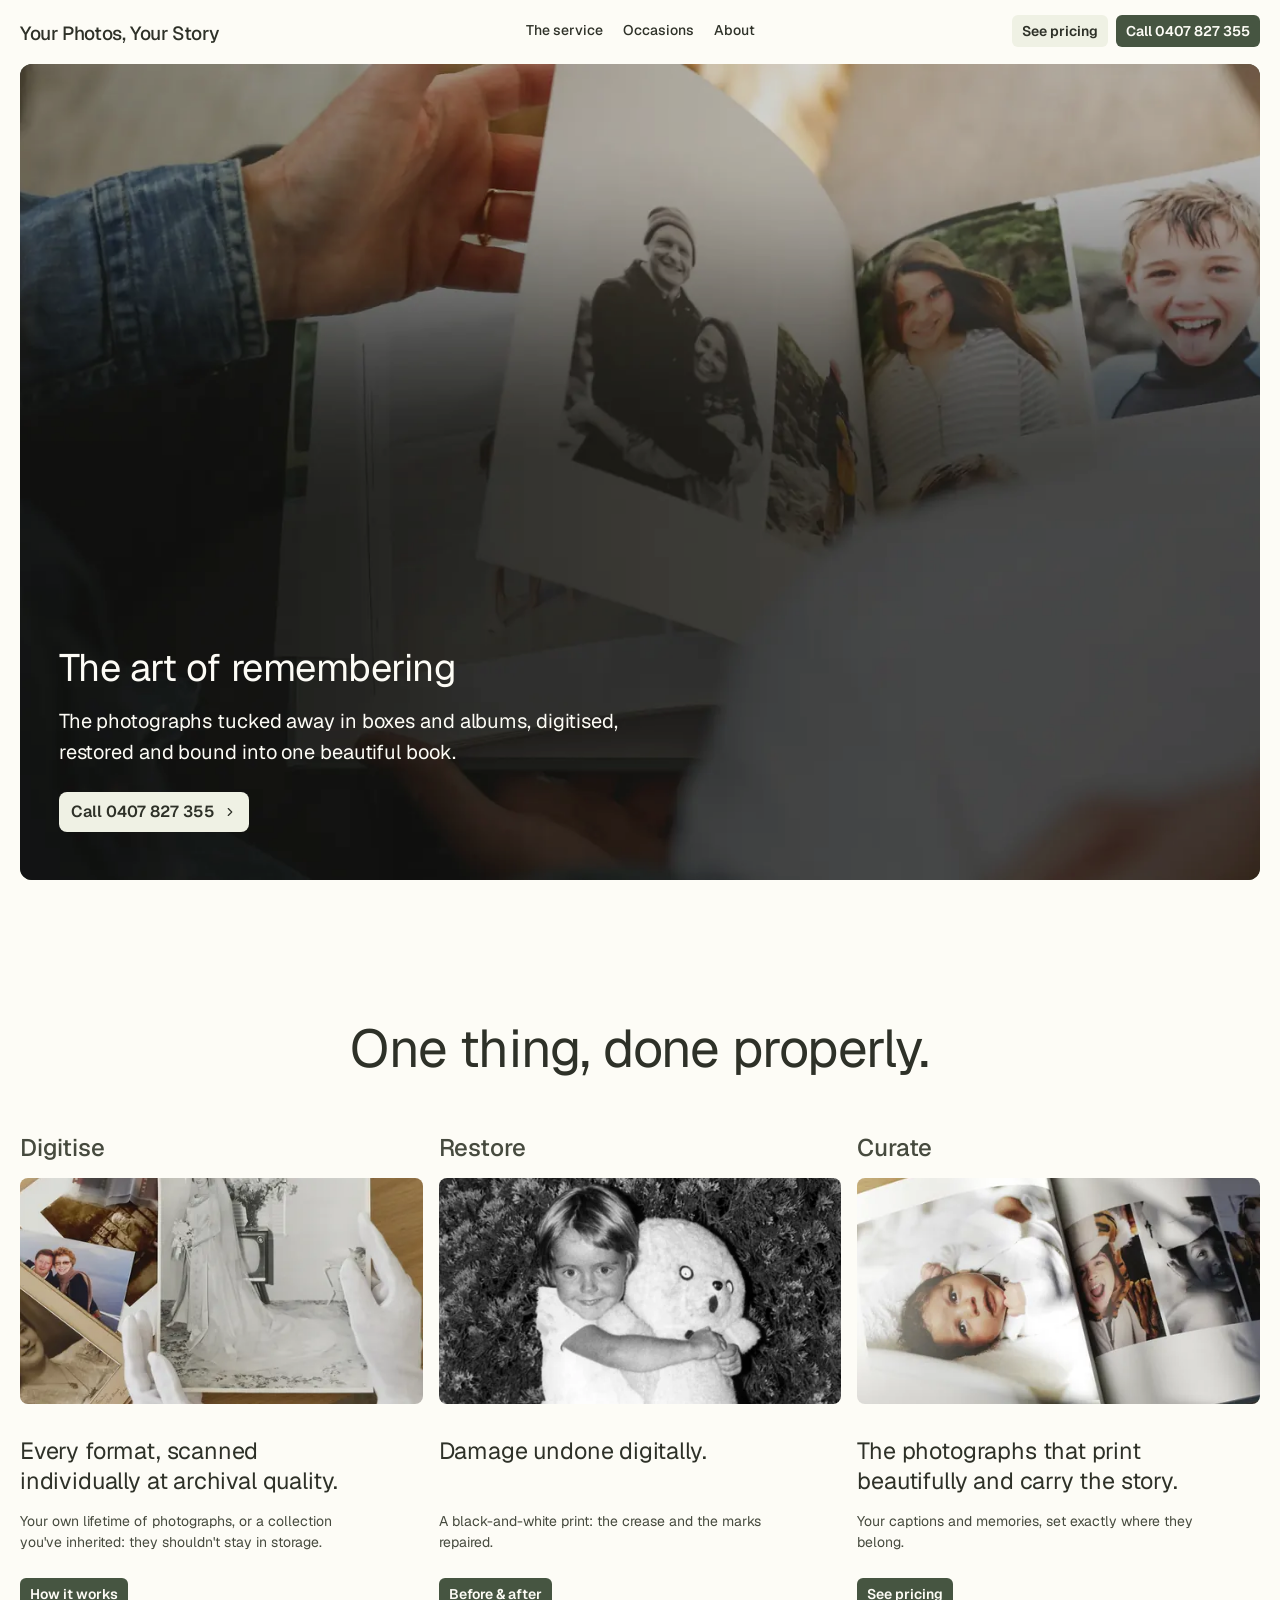
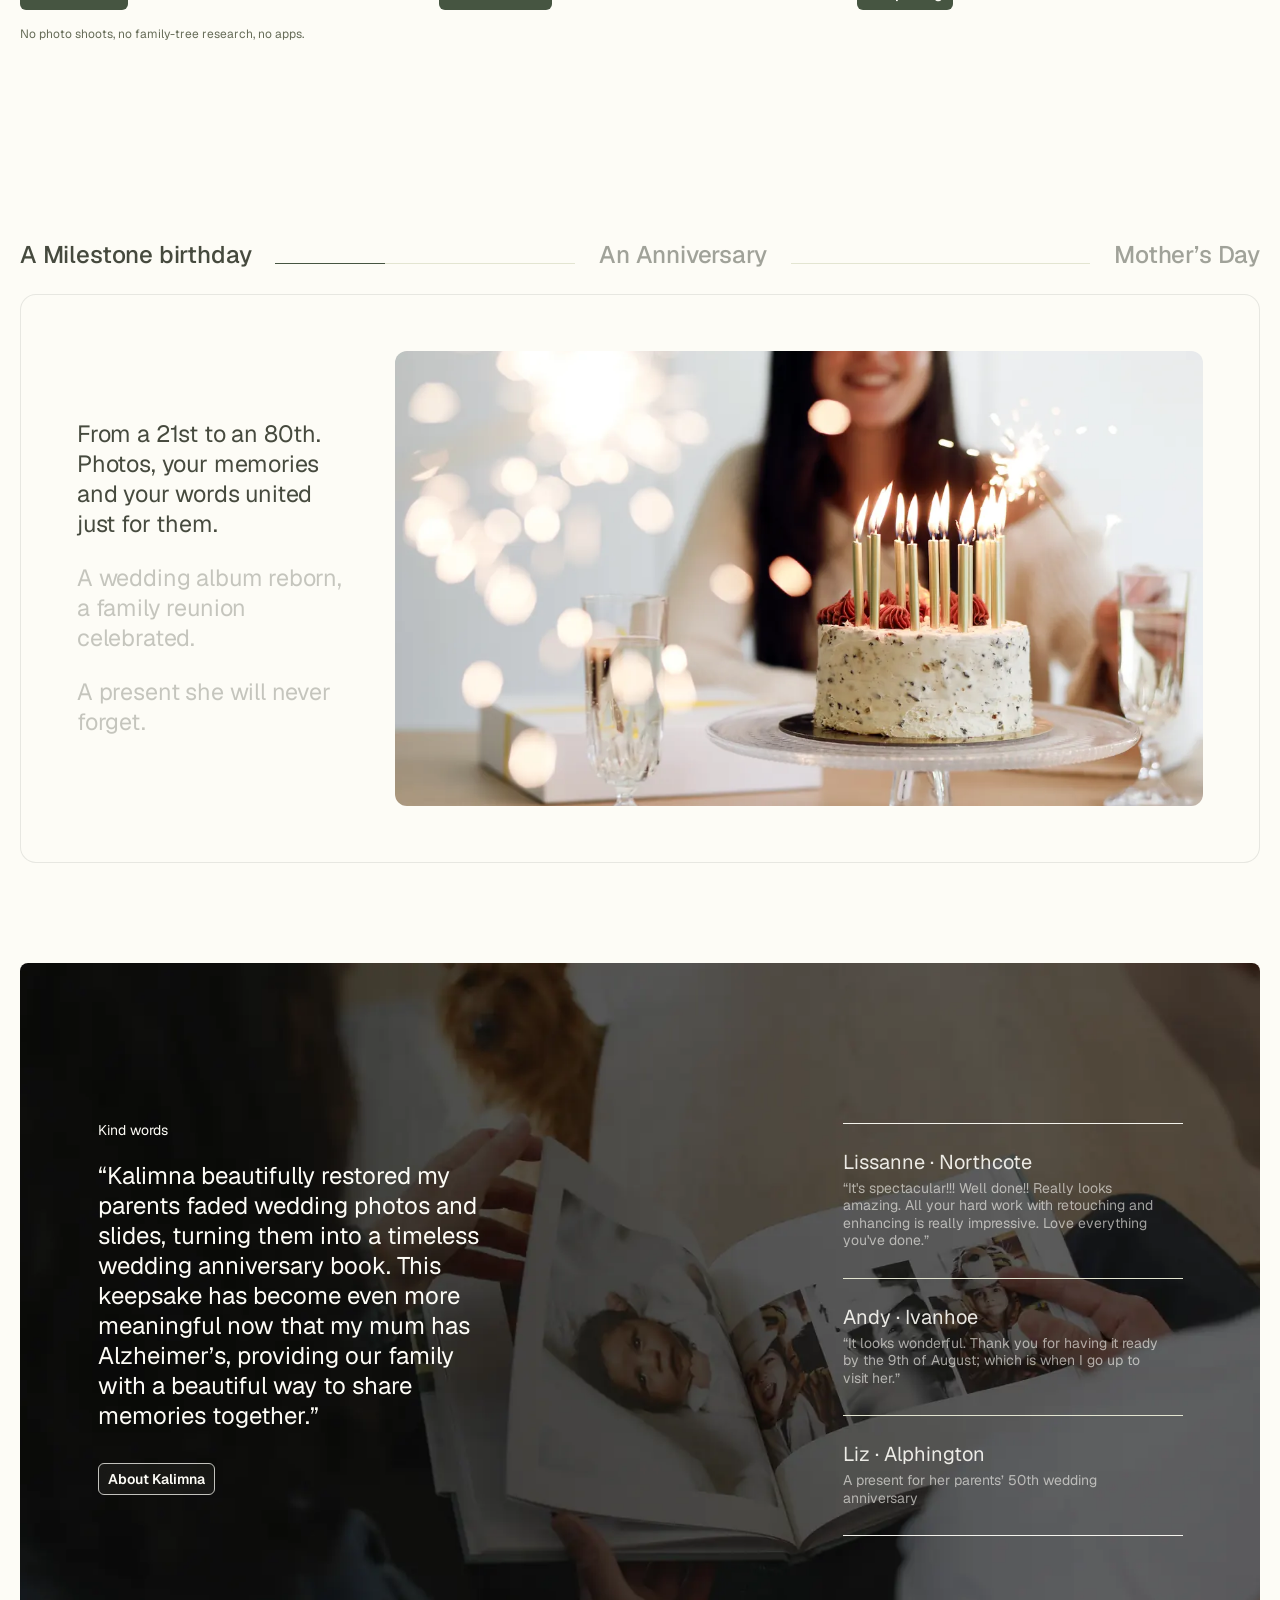
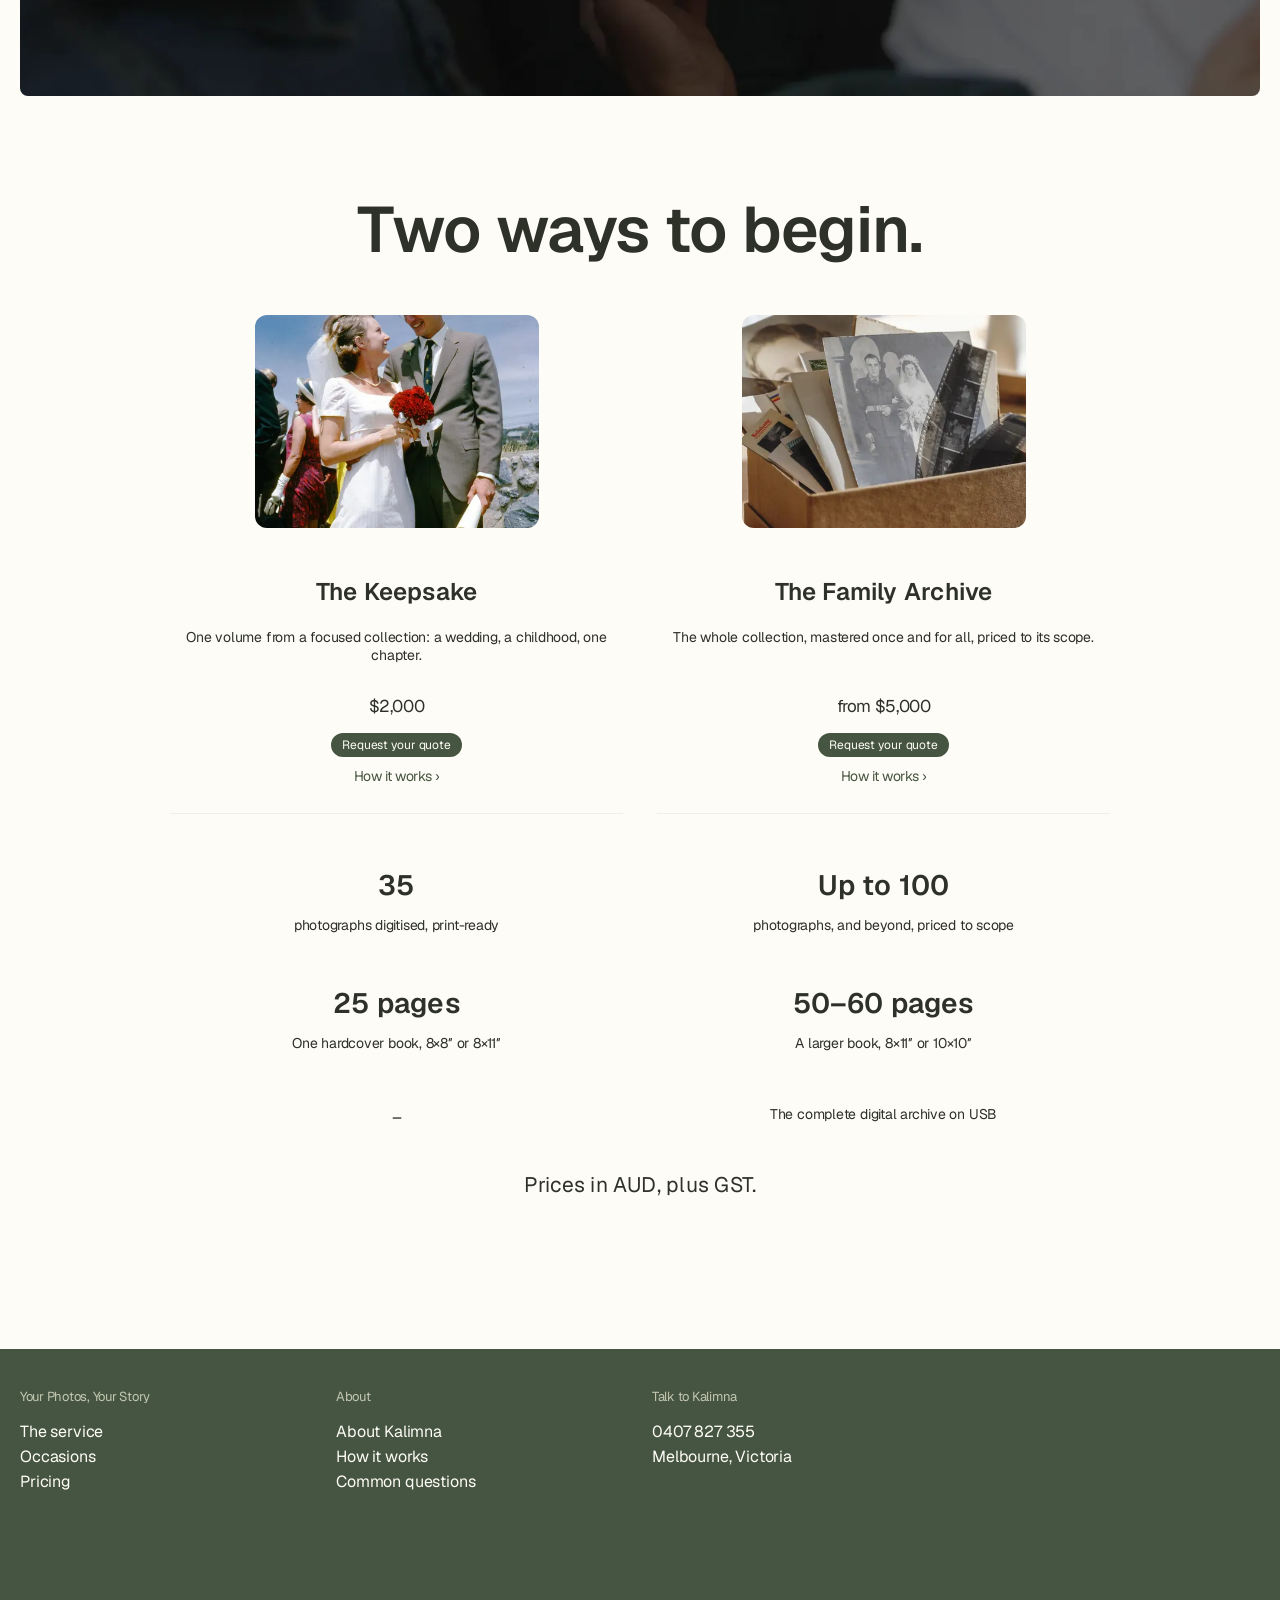
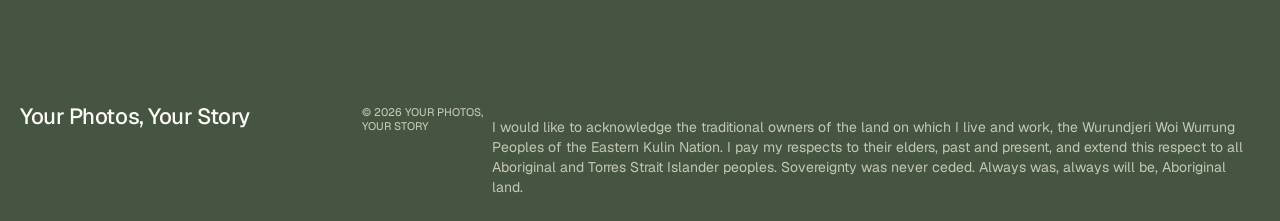
==== version-b/index.html @ 111f5cf1 "Preview: site with Kalimna's photos and testimonials, plus version B Co-Authored-By: Claude Opus 5.5" ====
<!DOCTYPE html>
<html class="bg-white" lang="en-AU" style="scroll-behavior: smooth"><head><meta name="robots" content="noindex, nofollow"><meta charset="utf-8"/><meta content="width=device-width, initial-scale=1" name="viewport"/><title>Your Photos, Your Story | Bespoke photo books, Melbourne</title><meta content="The photographs tucked away in boxes and albums, digitised, restored and bound into one beautiful book." name="description"/><link as="image" fetchpriority="high" imagesizes="(min-width: 1600px) 1560px, calc(100vw - 40px)" imagesrcset="assets/img/ouverture-480.webp 480w, assets/img/ouverture-800.webp 800w, assets/img/ouverture-1200.webp 1200w, assets/img/ouverture-1600.webp 1600w, assets/img/ouverture-2000.webp 2000w" rel="preload" type="image/webp"/><link href="assets/runway/1acivw-dmxrua.css" rel="stylesheet"/><link href="assets/runway/0yx1wli7ceoo0.css" rel="stylesheet"/><link href="assets/runway/3esltyy580kll.css" rel="stylesheet"/><link href="assets/kr-fonts.css" rel="stylesheet"/><link href="assets/kr-runway.css" rel="stylesheet"/><script defer="" src="assets/kr-runway.js"></script></head><body class="abcnormal_d55cd778-module__KOiC8a__variable timesnow_bd5a815e-module__7PsZNG__variable font-sans flex min-h-screen flex-col" id="layout"><header class="fixed z-40 w-full bg-opacity-95 py-4 transition-all duration-200 lg:py-0 top-0 text-offBlack"><div aria-hidden="true" class="absolute inset-0 -z-10 bg-white/95 backdrop-blur-md transition-opacity duration-200 opacity-0"></div><div class="rw-container"><div class="static z-10 flex items-center justify-between"><div class="relative z-20 lg:flex-1"><a aria-label="Your Photos, Your Story home" class="relative inline-flex translate-y-1 items-center" href="index.html"><span class="kr-logo">Your Photos, Your Story</span></a></div><div><nav aria-label="Primary"><ul class="relative z-20 hidden cursor-pointer items-center justify-center lg:flex"><li class="py-3.5 transition-all duration-200 opacity-100"><a class="inline-flex items-center gap-1.5 whitespace-nowrap px-2.5 py-2 text-sm font-medium leading-tight min-[1440px]:px-3 min-[1440px]:text-base" href="index.html#the-service">The service</a></li><li class="py-3.5 transition-all duration-200 opacity-100"><a class="inline-flex items-center gap-1.5 whitespace-nowrap px-2.5 py-2 text-sm font-medium leading-tight min-[1440px]:px-3 min-[1440px]:text-base" href="index.html#occasions">Occasions</a></li><li class="py-3.5 transition-all duration-200 opacity-100"><a class="inline-flex items-center gap-1.5 whitespace-nowrap px-2.5 py-2 text-sm font-medium leading-tight min-[1440px]:px-3 min-[1440px]:text-base" href="about.html">About</a></li></ul></nav></div><div class="relative z-20 flex items-center justify-end gap-2 lg:flex-1"><a class="font-semibold transition-all duration-150 inline-flex items-center justify-center focus-visible:outline-none focus-visible:ring-2 focus-visible:ring-offset-2 focus-visible:ring-blue-500 py-1.5 px-2.5 text-sm leading-5 gap-2 rounded-md bg-[#EEF1F5] text-[#1A1A1A] hover:bg-[#E7EAF0] active:bg-[#F5F7FA] shrink-0 opacity-0 lg:opacity-100" href="index.html#pricing" role="link" target="_self">See pricing</a><a class="font-semibold transition-all duration-150 inline-flex items-center justify-center focus-visible:outline-none focus-visible:ring-2 focus-visible:ring-offset-2 focus-visible:ring-blue-500 py-1.5 px-2.5 text-sm leading-5 gap-2 rounded-md bg-neutral-800 text-white hover:bg-black active:bg-[#595959] shrink-0 opacity-100" href="tel:0407827355" role="link" target="_self">Call 0407 827 355</a><div aria-controls="wh-menu" aria-expanded="false" aria-label="Open menu" class="ml-1 block p-2 lg:hidden" id="wh-menu-open" role="button" tabindex="0"><svg fill="none" height="9" viewbox="0 0 23 9" width="23" xmlns="http://www.w3.org/2000/svg"><rect class="fill-current" height="1" width="23"></rect><rect class="fill-current" height="1" width="23" y="4"></rect><rect class="fill-current" height="1" width="23" y="8"></rect></svg></div><div class="fixed left-0 top-0 z-50 h-full w-full overflow-y-scroll bg-white p-6 text-offBlack" hidden="" id="wh-menu"><div class="mb-6 flex items-center justify-between"><div><span class="kr-logo">Your Photos, Your Story</span></div><div aria-label="Close menu" class="p-3" id="wh-menu-close" role="button" tabindex="0"><svg fill="none" height="17" viewbox="0 0 17 17" width="17" xmlns="http://www.w3.org/2000/svg"><path class="fill-current" d="M16.97 16.26L9.19 8.49L16.97 0.71L16.26 0L8.49 7.78L0.71 0L0 0.71L7.78 8.49L0 16.26L0.71 16.97L8.49 9.19L16.26 16.97L16.97 16.26Z"></path></svg></div></div><div class="pt-9"><div class="border-b border-mediumGray py-3"><div class="flex cursor-pointer items-center justify-between"><a class="rw-h2 text-offBlack" href="index.html#the-service">The service</a></div></div><div class="border-b border-mediumGray py-3"><div class="flex cursor-pointer items-center justify-between"><a class="rw-h2 text-offBlack" href="index.html#occasions">Occasions</a></div></div><div class="border-b border-mediumGray py-3"><div class="flex cursor-pointer items-center justify-between"><a class="rw-h2 text-offBlack" href="about.html">About</a></div></div></div><a class="font-semibold transition-all duration-150 inline-flex items-center justify-center focus-visible:outline-none focus-visible:ring-2 focus-visible:ring-offset-2 focus-visible:ring-blue-500 px-3 py-2 text-base leading-6 gap-2 rounded-lg bg-neutral-800 text-white hover:bg-black active:bg-[#595959] mt-4 w-full" href="tel:0407827355" role="link" target="_self">Call 0407 827 355</a><a class="font-semibold transition-all duration-150 inline-flex items-center justify-center focus-visible:outline-none focus-visible:ring-2 focus-visible:ring-offset-2 focus-visible:ring-blue-500 px-3 py-2 text-base leading-6 gap-2 rounded-lg bg-white outline outline-1 outline-[#E0E4EB] -outline-offset-1 text-[#1A1A1A] hover:bg-[#F5F7FA] active:bg-[#EEF1F5] mt-2 w-full" href="index.html#pricing" role="link" target="_self">See pricing</a></div></div></div></div></header><div class="flex-1"><main><section class="w-full min-w-0 bg-white" data-header-color="dark"><div class="relative flex w-full flex-col overflow-hidden text-white h-[90vh] max-h-[660px] min-h-[500px] lg:h-[calc((min(100vw,1600px)-40px)*9/21+64px)] lg:max-h-none kr-ouverture"><div class="absolute inset-0 mt-16 transition-all duration-200"><div class="rw-container h-full w-full"><div class="relative h-full w-full overflow-hidden rounded-xl bg-offBlack"><picture><source sizes="(min-width: 1600px) 1560px, calc(100vw - 40px)" srcset="assets/img/ouverture-480.webp 480w, assets/img/ouverture-800.webp 800w, assets/img/ouverture-1200.webp 1200w, assets/img/ouverture-1600.webp 1600w, assets/img/ouverture-2000.webp 2000w" type="image/webp"/><img alt="Hands turning the page of a photo book of family photographs" class="absolute inset-0 h-full w-full object-cover" decoding="async" fetchpriority="high" height="1125" loading="eager" src="assets/img/ouverture.jpg" width="2000"/></picture><div class="absolute inset-0 bg-black/20"></div></div></div></div><div class="absolute inset-0 mt-16 transition-all duration-200"><div class="rw-container relative flex h-full w-full"><div class="mx-auto mb-12 mt-auto w-11/12 px-4 md:w-full lg:w-15/16 lg:px-0"><div class="flex flex-col items-start gap-4"><h1 class="rw-display-m text-white max-w-3xl">The art of remembering</h1><p class="rw-paragraph-l text-white max-w-xl">The photographs tucked away in boxes and albums, digitised, restored and bound into one beautiful book.</p><div class="flex flex-wrap items-center gap-4 mt-2"><a class="font-semibold transition-all duration-150 inline-flex items-center justify-center focus-visible:outline-none focus-visible:ring-2 focus-visible:ring-offset-2 focus-visible:ring-blue-500 px-3 py-2 text-base leading-6 gap-2 rounded-lg bg-[#F7F7F7] text-[#0C0C0C] hover:bg-[#E7EAF0] active:bg-[#DCDCDC]" href="tel:0407827355" role="link" target="_self">Call 0407 827 355<span aria-hidden="true" class="flex shrink-0 items-center justify-center"><svg aria-hidden="true" class="lucide lucide-chevron-right" fill="none" height="14" stroke="currentColor" stroke-linecap="round" stroke-linejoin="round" stroke-width="2" viewbox="0 0 24 24" width="14" xmlns="http://www.w3.org/2000/svg"><path d="m9 18 6-6-6-6"></path></svg></span></a></div></div></div></div></div></div></section><section class="w-full min-w-0 py-[100px] mt-0 lg:mt-10" data-header-color="dark" id="the-service"><div class="rw-container"><div class="mx-auto w-full max-w-full"><h2 class="rw-display-l text-offBlack mx-auto mb-14 max-w-5xl text-center">One thing, done properly.</h2><div class="grid grid-cols-1 md:grid-cols-2 lg:grid-cols-3 gap-6 lg:gap-4"><div class="grid row-span-6 grid-rows-subgrid gap-y-0"><h3 class="rw-h5 font-medium mb-4">Digitise</h3><div class="relative aspect-video overflow-hidden rounded-lg"><picture><source sizes="(min-width: 1024px) 31vw, calc(100vw - 40px)" srcset="assets/img/digitise-480.webp 480w, assets/img/digitise-800.webp 800w, assets/img/digitise-1200.webp 1200w" type="image/webp"/><img alt="Gloved hands holding an old wedding photograph" class="absolute inset-0 h-full w-full scale-[1.01] object-cover" decoding="async" height="675" loading="lazy" src="assets/img/digitise.jpg" width="1200"/></picture></div><p class="rw-display-xs text-offBlack mt-8 lg:pr-8 xl:pr-16">Every format, scanned individually at archival quality.</p><p class="rw-paragraph-s text-darkText mt-4 lg:pr-8 xl:pr-16">Your own lifetime of photographs, or a collection you've inherited: they shouldn't stay in storage.</p><div class="flex flex-wrap items-center gap-2 self-start pt-6"><a class="font-semibold transition-all duration-150 inline-flex items-center justify-center focus-visible:outline-none focus-visible:ring-2 focus-visible:ring-offset-2 focus-visible:ring-blue-500 py-1.5 px-2.5 text-sm leading-5 gap-2 rounded-md bg-neutral-800 text-white hover:bg-black active:bg-[#595959]" href="about.html#how-it-works" role="link" target="_self">How it works</a></div><p class="rw-caption text-darkGray mt-4">No photo shoots, no family-tree research, no apps.</p></div><div class="grid row-span-6 grid-rows-subgrid gap-y-0"><h3 class="rw-h5 font-medium mb-4">Restore</h3><div class="relative aspect-video overflow-hidden rounded-lg"><picture><source sizes="(min-width: 1024px) 31vw, calc(100vw - 40px)" srcset="assets/img/restaure-480.webp 480w, assets/img/restaure-800.webp 800w, assets/img/restaure-1200.webp 1200w" type="image/webp"/><img alt="A restored black-and-white photograph of a little girl hugging a teddy bear" class="absolute inset-0 h-full w-full scale-[1.01] object-cover" decoding="async" height="675" loading="lazy" src="assets/img/restaure.jpg" width="1200"/></picture></div><p class="rw-display-xs text-offBlack mt-8 lg:pr-8 xl:pr-16">Damage undone digitally.</p><p class="rw-paragraph-s text-darkText mt-4 lg:pr-8 xl:pr-16">A black-and-white print: the crease and the marks repaired.</p><div class="flex flex-wrap items-center gap-2 self-start pt-6"><a class="font-semibold transition-all duration-150 inline-flex items-center justify-center focus-visible:outline-none focus-visible:ring-2 focus-visible:ring-offset-2 focus-visible:ring-blue-500 py-1.5 px-2.5 text-sm leading-5 gap-2 rounded-md bg-neutral-800 text-white hover:bg-black active:bg-[#595959]" href="about.html#before-after" role="link" target="_self">Before &amp; after</a></div></div><div class="grid row-span-6 grid-rows-subgrid gap-y-0"><h3 class="rw-h5 font-medium mb-4">Curate</h3><div class="relative aspect-video overflow-hidden rounded-lg"><picture><source sizes="(min-width: 1024px) 31vw, calc(100vw - 40px)" srcset="assets/img/page-480.webp 480w, assets/img/page-800.webp 800w, assets/img/page-1200.webp 1200w" type="image/webp"/><img alt="An open photo book with family photographs" class="absolute inset-0 h-full w-full scale-[1.01] object-cover" decoding="async" height="675" loading="lazy" src="assets/img/page.jpg" width="1200"/></picture></div><p class="rw-display-xs text-offBlack mt-8 lg:pr-8 xl:pr-16">The photographs that print beautifully and carry the story.</p><p class="rw-paragraph-s text-darkText mt-4 lg:pr-8 xl:pr-16">Your captions and memories, set exactly where they belong.</p><div class="flex flex-wrap items-center gap-2 self-start pt-6"><a class="font-semibold transition-all duration-150 inline-flex items-center justify-center focus-visible:outline-none focus-visible:ring-2 focus-visible:ring-offset-2 focus-visible:ring-blue-500 py-1.5 px-2.5 text-sm leading-5 gap-2 rounded-md bg-neutral-800 text-white hover:bg-black active:bg-[#595959]" href="index.html#pricing" role="link" target="_self">See pricing</a></div></div></div></div></div></section><section class="w-full min-w-0 py-[100px]" data-header-color="dark" data-wh-onglets='[{"src": "assets/img/anniversaire.jpg", "webp": "assets/img/anniversaire-480.webp 480w, assets/img/anniversaire-800.webp 800w, assets/img/anniversaire-1200.webp 1200w, assets/img/anniversaire-1600.webp 1600w, assets/img/anniversaire-2000.webp 2000w", "alt": "A birthday cake with candles at a family celebration"}, {"src": "assets/img/noces.jpg", "webp": "assets/img/noces-480.webp 480w, assets/img/noces-800.webp 800w, assets/img/noces-864.webp 864w", "alt": "A married couple holding hands"}, {"src": "assets/img/meres.jpg", "webp": "assets/img/meres-480.webp 480w, assets/img/meres-800.webp 800w, assets/img/meres-1200.webp 1200w, assets/img/meres-1600.webp 1600w, assets/img/meres-2000.webp 2000w", "alt": "A mother with her children on the sofa"}]' id="occasions"><div class="rw-container"><div class="mx-auto w-full max-w-full"><div class="flex flex-wrap items-center gap-x-6 gap-y-1 md:flex-nowrap"><button aria-current="true" class="cursor-pointer" data-wh-onglet="0" type="button"><span class="rw-h5 whitespace-nowrap !leading-none font-medium transition-opacity duration-200 opacity-100">A Milestone birthday</span></button><div class="relative hidden h-px flex-1 overflow-hidden bg-lightGray md:block self-end mb-1.5"><div class="absolute inset-y-0 left-0 bg-offBlack" data-wh-piste="0" style="width: 0%"></div></div><button aria-current="false" class="cursor-pointer" data-wh-onglet="1" type="button"><span class="rw-h5 whitespace-nowrap !leading-none font-medium transition-opacity duration-200 opacity-50 hover:opacity-80">An Anniversary</span></button><div class="relative hidden h-px flex-1 overflow-hidden bg-lightGray md:block self-end mb-1.5"><div class="absolute inset-y-0 left-0 bg-offBlack" data-wh-piste="1" style="width: 0%"></div></div><button aria-current="false" class="cursor-pointer" data-wh-onglet="2" type="button"><span class="rw-h5 whitespace-nowrap !leading-none font-medium transition-opacity duration-200 opacity-50 hover:opacity-80">Mother’s Day</span></button></div><div class="mt-6"><div style="opacity:1"><div class="rounded-2xl border border-black/10 bg-white p-8 lg:p-14"><div class="grid grid-cols-1 md:grid-cols-[1fr_3fr] gap-10 lg:gap-12"><div aria-orientation="vertical" class="flex flex-col gap-4 lg:justify-center lg:gap-6" role="tablist"><button aria-controls="wh-panel" aria-selected="true" class="cursor-pointer text-left" data-wh-onglet="0" id="wh-tab-0" role="tab" type="button"><span class="rw-display-xs transition-opacity duration-200 opacity-100">From a 21st to an 80th. Photos, your memories and your words united just for them.</span></button><button aria-controls="wh-panel" aria-selected="false" class="cursor-pointer text-left" data-wh-onglet="1" id="wh-tab-1" role="tab" type="button"><span class="rw-display-xs transition-opacity duration-200 opacity-30 hover:opacity-60">A wedding album reborn, a family reunion celebrated.</span></button><button aria-controls="wh-panel" aria-selected="false" class="cursor-pointer text-left" data-wh-onglet="2" id="wh-tab-2" role="tab" type="button"><span class="rw-display-xs transition-opacity duration-200 opacity-30 hover:opacity-60">A present she will never forget.</span></button></div><div aria-labelledby="wh-tab-0" class="overflow-hidden rounded-xl" id="wh-panel" role="tabpanel" style="opacity:1; transform:none"><picture><source sizes="(min-width: 768px) 66vw, calc(100vw - 82px)" srcset="assets/img/anniversaire-480.webp 480w, assets/img/anniversaire-800.webp 800w, assets/img/anniversaire-1200.webp 1200w, assets/img/anniversaire-1600.webp 1600w, assets/img/anniversaire-2000.webp 2000w" type="image/webp"/><img alt="A birthday cake with candles at a family celebration" class="aspect-video w-full scale-[1.01] object-cover" decoding="async" height="1125" loading="lazy" src="assets/img/anniversaire.jpg" width="2000"/></picture></div></div></div></div></div></div></div></section><section class="" id="kind-words"><div class="rw-container"><div class="rounded-lg overflow-hidden text-white relative"><div class="absolute inset-0"><picture><source sizes="100vw" srcset="assets/img/avis-480.webp 480w, assets/img/avis-800.webp 800w, assets/img/avis-1200.webp 1200w, assets/img/avis-1600.webp 1600w, assets/img/avis-2000.webp 2000w" type="image/webp"/><img alt="A couple looking through a family photo book" class="w-full h-full object-cover absolute inset-0" decoding="async" height="1125" loading="lazy" src="assets/img/avis.jpg" width="2000"/></picture></div><div class="w-11/12 md:w-14/16 mx-auto relative py-20 md:py-32 lg:py-40"><div class="flex flex-col md:flex-row justify-between gap-10"><div class="w-full md:w-1/2 lg:w-6/16 mb-12 md:mb-0"><div class="text-[12px] lg:text-[14px] !leading-none mb-6">Kind words</div><div class="!leading-tight text-[18px] md:text-[18px] lg:text-[20px] xl:text-[24px]">“Kalimna beautifully restored my parents faded wedding photos and slides, turning them into a timeless wedding anniversary book. This keepsake has become even more meaningful now that my mum has Alzheimer’s, providing our family with a beautiful way to share memories together.”</div><a class="font-semibold transition-all duration-150 inline-flex items-center justify-center focus-visible:outline-none focus-visible:ring-2 focus-visible:ring-offset-2 focus-visible:ring-blue-500 py-1.5 px-2.5 text-sm leading-5 gap-2 rounded-md bg-[#F7F7F7]/5 backdrop-blur text-white outline outline-1 outline-white/75 -outline-offset-1 hover:bg-[#F7F7F7]/15 active:bg-[#F7F7F7]/25 mt-8" href="about.html" role="link" target="_self">About Kalimna</a></div><div class="w-full md:w-1/2 lg:w-5/16"><div class="border-t border-b border-white/95 divide-y"><div class="flex flex-col relative py-7 group"><div class="flex justify-between"><h4 class="!leading-none mb-2 text-white/90 group-hover:text-white transition-colors duration-200 ease-linear text-[18px] xl:text-[20px]">Lissanne · Northcote</h4></div><p class="leading-tight text-white/60 pr-4 group-hover:text-white/90 transition-colors duration-200 ease-linear text-[12px] lg:text-[12px] xl:text-[14px]">“It's spectacular!!! Well done!! Really looks amazing. All your hard work with retouching and enhancing is really impressive. Love everything you've done.”</p></div><div class="flex flex-col relative py-7 group"><div class="flex justify-between"><h4 class="!leading-none mb-2 text-white/90 group-hover:text-white transition-colors duration-200 ease-linear text-[18px] xl:text-[20px]">Andy · Ivanhoe</h4></div><p class="leading-tight text-white/60 pr-4 group-hover:text-white/90 transition-colors duration-200 ease-linear text-[12px] lg:text-[12px] xl:text-[14px]">“It looks wonderful. Thank you for having it ready by the 9th of August; which is when I go up to visit her.”</p></div><div class="flex flex-col relative py-7 group"><div class="flex justify-between"><h4 class="!leading-none mb-2 text-white/90 group-hover:text-white transition-colors duration-200 ease-linear text-[18px] xl:text-[20px]">Liz · Alphington</h4></div><p class="leading-tight text-white/60 pr-4 group-hover:text-white/90 transition-colors duration-200 ease-linear text-[12px] lg:text-[12px] xl:text-[14px]">A present for her parents’ 50th wedding anniversary</p></div></div></div></div></div></div></div></section><section class="section section-compare current-airpods" id="pricing"><link href="assets/apple/compare.built.css" rel="stylesheet"/><link href="assets/apple/globales.css" rel="stylesheet"/>



<div class="viewport-content compare-module-wrapper">
<div class="wrapper">
<h2 class="typography-compare-section-headline">Two ways to begin.</h2>
<div class="compare-grid">
<div class="airpods-4 device">
<div class="image-wrap">

<figure class="kr-offre"><picture><source sizes="(min-width: 735px) 284px, 196px" srcset="assets/img/offre-keepsake-480.webp 480w, assets/img/offre-keepsake-800.webp 800w" type="image/webp"/><img alt="An old wedding print, before restoration" class="kr-offre-img" decoding="async" height="600" loading="lazy" src="assets/img/offre-keepsake.jpg" width="800"/></picture></figure>

</div>
<div class="device-content">
<div class="device-content-upper">
<h3 class="typography-compare-device-headline">The Keepsake</h3>
<p class="typography-compare-copy subhead">One volume from a focused collection: a wedding, a childhood, one chapter.</p>
</div>
<div class="device-content-lower">
<p class="typography-compare-price pricing">$2,000</p>
<ul class="links-stacked">
<li>
<a aria-label="Request your quote, The Keepsake" class="button button-reduced" href="tel:0407827355">Request your quote</a>
</li>
<li>
<a aria-label="How it works, The Keepsake" class="icon-wrapper typography-compare-copy learn-more" href="about.html#how-it-works"><span class="icon-copy">How it works</span><span class="icon icon-after more"></span></a> </li>

</ul>
</div>
</div>
</div>


<div class="airpods-4 spatial-audio row">
<div class="feature-wrapper"><p class="typography-compare-subheading subheading">25 pages</p>
 <span class="typography-compare-copy column"><p>One hardcover book, 8×8″ or 8×11″</p>
</span>
</div>
</div>




<div class="airpods-4 single-charge row">
<div class="feature-wrapper">

<p class="typography-compare-subheading subheading">35</p>
<span class="typography-compare-copy column"><p>photographs digitised, print-ready</p>
</span>
</div>
</div>
<div class="airpods-4 case row"><span class=""><p aria-hidden="true" class="mdash">–</p><p class="visuallyhidden">Not included</p></span></div>

<div class="airpods-4-noise-cancellation device">
<div class="image-wrap">

<figure class="kr-offre"><picture><source sizes="(min-width: 735px) 284px, 196px" srcset="assets/img/offre-archive-480.webp 480w, assets/img/offre-archive-800.webp 800w" type="image/webp"/><img alt="A box of old family prints, negatives and film" class="kr-offre-img" decoding="async" height="600" loading="lazy" src="assets/img/offre-archive.jpg" width="800"/></picture></figure>

</div>
<div class="device-content">
<div class="device-content-upper">
<h3 class="typography-compare-device-headline">The Family Archive</h3>
<p class="typography-compare-copy subhead">The whole collection, mastered once and for all, priced to its scope.</p>
</div>
<div class="device-content-lower">
<p class="typography-compare-price pricing">from $5,000</p>
<ul class="links-stacked">
<li>
<a aria-label="Request your quote, The Family Archive" class="button button-reduced" href="tel:0407827355">Request your quote</a>
</li>
<li>
<a aria-label="How it works, The Family Archive" class="icon-wrapper typography-compare-copy learn-more" href="about.html#how-it-works"><span class="icon-copy">How it works</span><span class="icon icon-after more"></span></a> </li>

</ul>
</div>
</div>
</div>


<div class="airpods-4-noise-cancellation spatial-audio row">
<div class="feature-wrapper"><p class="typography-compare-subheading subheading">50–60 pages</p>
 <span class="typography-compare-copy column"><p>A larger book, 8×11″ or 10×10″</p>
</span>
</div>
</div>




<div class="airpods-4-noise-cancellation single-charge row">
<div class="feature-wrapper">

<p class="typography-compare-subheading subheading">Up to 100</p>
<span class="typography-compare-copy column"><p>photographs, and beyond, priced to scope</p>
</span>
</div>
</div>
<div class="airpods-4-noise-cancellation case row">
<div class="feature-wrapper">
 <span class="typography-compare-copy column"><p>The complete digital archive on USB</p>
</span>
</div>
</div>























</div>
<p class="typography-compare-section-cta compare-module-cta">Prices in AUD, plus GST.</p>
</div>
</div>
</section></main></div><footer><section class="bg-offBlack pt-10 text-white min-[1600px]:pt-28" data-header-color="light"><div class="rw-container"><div class="flex items-start justify-between" id="footer"><div class="mb-52 grid flex-1 grid-cols-1 gap-10 sm:grid-cols-2 lg:grid-cols-4 lg:gap-x-6 lg:gap-y-14"><div><div class="rw-bodycopy3 mb-4 text-darkGrayAlt">Your Photos, Your Story</div><ul class="flex flex-col items-start"><li class="rw-footercopy mb-1 hover:underline"><a href="index.html#the-service" target="_self">The service</a></li><li class="rw-footercopy mb-1 hover:underline"><a href="index.html#occasions" target="_self">Occasions</a></li><li class="rw-footercopy mb-1 hover:underline"><a href="index.html#pricing" target="_self">Pricing</a></li></ul></div><div><div class="rw-bodycopy3 mb-4 text-darkGrayAlt">About</div><ul class="flex flex-col items-start"><li class="rw-footercopy mb-1 hover:underline"><a href="about.html" target="_self">About Kalimna</a></li><li class="rw-footercopy mb-1 hover:underline"><a href="about.html#how-it-works" target="_self">How it works</a></li><li class="rw-footercopy mb-1 hover:underline"><a href="about.html#common-questions" target="_self">Common questions</a></li></ul></div><div><div class="rw-bodycopy3 mb-4 text-darkGrayAlt">Talk to Kalimna</div><ul class="flex flex-col items-start"><li class="rw-footercopy mb-1 hover:underline"><a href="tel:0407827355" target="_self">0407 827 355</a></li><li class="rw-footercopy mb-1 hover:underline"><a href="about.html" target="_self">Melbourne, Victoria</a></li></ul></div></div></div><div class="relative flex flex-col-reverse gap-8 pb-6 lg:flex-row lg:items-end lg:justify-between lg:gap-0"><div class="flex flex-col lg:flex-row"><span class="kr-logo kr-logo-pied mb-2.5 lg:mr-28">Your Photos, Your Story</span><div class="rw-eyebrow text-footerGray">© 2026 Your Photos, Your Story</div><div class="text-footerGray text-sm mt-3 max-w-3xl">I would like to acknowledge the traditional owners of the land on which I live and work, the Wurundjeri Woi Wurrung Peoples of the Eastern Kulin Nation. I pay my respects to their elders, past and present, and extend this respect to all Aboriginal and Torres Strait Islander peoples. Sovereignty was never ceded. Always was, always will be, Aboriginal land.</div></div></div></div></section></footer></body></html>
---- version-b/assets/runway/1acivw-dmxrua.css ----
@font-face{font-family:abcNormal Fallback;src:local(Arial);ascent-override:92.07%;descent-override:19.91%;line-gap-override:0.0%;size-adjust:100.46%}.abcnormal_d55cd778-module__KOiC8a__variable{--abcNormal:"abcNormal", "abcNormal Fallback"}
@font-face{font-family:timesNow Fallback;src:local(Arial);ascent-override:79.97%;descent-override:30.33%;line-gap-override:16.55%;size-adjust:90.66%}.timesnow_bd5a815e-module__7PsZNG__variable{--timesNow:"timesNow", "timesNow Fallback"}
---- version-b/assets/runway/0yx1wli7ceoo0.css ----
*,:before,:after,::backdrop{--tw-border-spacing-x:0;--tw-border-spacing-y:0;--tw-translate-x:0;--tw-translate-y:0;--tw-rotate:0;--tw-skew-x:0;--tw-skew-y:0;--tw-scale-x:1;--tw-scale-y:1;--tw-pan-x: ;--tw-pan-y: ;--tw-pinch-zoom: ;--tw-scroll-snap-strictness:proximity;--tw-gradient-from-position: ;--tw-gradient-via-position: ;--tw-gradient-to-position: ;--tw-ordinal: ;--tw-slashed-zero: ;--tw-numeric-figure: ;--tw-numeric-spacing: ;--tw-numeric-fraction: ;--tw-ring-inset: ;--tw-ring-offset-width:0px;--tw-ring-offset-color:#fdfcf6;--tw-ring-color:#3b82f680;--tw-ring-offset-shadow:0 0 #2e312800;--tw-ring-shadow:0 0 #2e312800;--tw-shadow:0 0 #2e312800;--tw-shadow-colored:0 0 #2e312800;--tw-blur: ;--tw-brightness: ;--tw-contrast: ;--tw-grayscale: ;--tw-hue-rotate: ;--tw-invert: ;--tw-saturate: ;--tw-sepia: ;--tw-drop-shadow: ;--tw-backdrop-blur: ;--tw-backdrop-brightness: ;--tw-backdrop-contrast: ;--tw-backdrop-grayscale: ;--tw-backdrop-hue-rotate: ;--tw-backdrop-invert: ;--tw-backdrop-opacity: ;--tw-backdrop-saturate: ;--tw-backdrop-sepia: ;--tw-contain-size: ;--tw-contain-layout: ;--tw-contain-paint: ;--tw-contain-style: }*,:before,:after{box-sizing:border-box;border:0 solid #e3e5d1}:before,:after{--tw-content:""}html,:host{-webkit-text-size-adjust:100%;tab-size:4;line-height:1.5;font-family:var(--abcNormal);font-feature-settings:normal;font-variation-settings:normal;-webkit-tap-highlight-color:transparent}body{line-height:inherit;margin:0}hr{height:0;color:inherit;border-top-width:1px}abbr:where([title]){-webkit-text-decoration:underline dotted;text-decoration:underline dotted}h1,h2,h3,h4,h5,h6{font-size:inherit;font-weight:inherit}a{color:inherit;-webkit-text-decoration:inherit;text-decoration:inherit}b,strong{font-weight:bolder}code,kbd,samp,pre{font-feature-settings:normal;font-variation-settings:normal;font-family:ui-monospace,SFMono-Regular,Menlo,Monaco,Consolas,Liberation Mono,Courier New,monospace;font-size:1em}small{font-size:80%}sub,sup{vertical-align:baseline;font-size:75%;line-height:0;position:relative}sub{bottom:-.25em}sup{top:-.5em}table{text-indent:0;border-color:inherit;border-collapse:collapse}button,input,optgroup,select,textarea{font-feature-settings:inherit;font-variation-settings:inherit;font-family:inherit;font-size:100%;font-weight:inherit;line-height:inherit;letter-spacing:inherit;color:inherit;margin:0;padding:0}button,select{text-transform:none}button,input:where([type=button]),input:where([type=reset]),input:where([type=submit]){-webkit-appearance:button;background-color:#2e312800;background-image:none}:-moz-focusring{outline:auto}:-moz-ui-invalid{box-shadow:none}progress{vertical-align:baseline}::-webkit-inner-spin-button{height:auto}::-webkit-outer-spin-button{height:auto}[type=search]{-webkit-appearance:textfield;outline-offset:-2px}::-webkit-search-decoration{-webkit-appearance:none}::-webkit-file-upload-button{-webkit-appearance:button;font:inherit}summary{display:list-item}blockquote,dl,dd,h1,h2,h3,h4,h5,h6,hr,figure,p,pre{margin:0}fieldset{margin:0;padding:0}legend{padding:0}ol,ul,menu{margin:0;padding:0;list-style:none}dialog{padding:0}textarea{resize:vertical}input::placeholder,textarea::placeholder{opacity:1;color:#a4aa94}button,[role=button]{cursor:pointer}:disabled{cursor:default}img,svg,video,canvas,audio,iframe,embed,object{vertical-align:middle;display:block}img,video{max-width:100%;height:auto}[hidden]:where(:not([hidden=until-found])){display:none}.prose :where(p):not(:where([class~=not-prose],[class~=not-prose] *)){margin-top:1.25em;margin-bottom:1.25em}.prose :where([class~=lead]):not(:where([class~=not-prose],[class~=not-prose] *)){color:var(--tw-prose-lead);margin-top:1.2em;margin-bottom:1.2em;font-size:1.25em;line-height:1.6}.prose :where(a):not(:where([class~=not-prose],[class~=not-prose] *)){color:var(--tw-prose-links);font-weight:500;text-decoration:underline}.prose :where(strong):not(:where([class~=not-prose],[class~=not-prose] *)){color:var(--tw-prose-bold);font-weight:600}.prose :where(a strong):not(:where([class~=not-prose],[class~=not-prose] *)),.prose :where(blockquote strong):not(:where([class~=not-prose],[class~=not-prose] *)),.prose :where(thead th strong):not(:where([class~=not-prose],[class~=not-prose] *)){color:inherit}.prose :where(ol):not(:where([class~=not-prose],[class~=not-prose] *)){margin-top:1.25em;margin-bottom:1.25em;padding-inline-start:1.625em;list-style-type:decimal}.prose :where(ol[type=A]):not(:where([class~=not-prose],[class~=not-prose] *)){list-style-type:upper-alpha}.prose :where(ol[type=a]):not(:where([class~=not-prose],[class~=not-prose] *)){list-style-type:lower-alpha}.prose :where(ol[type=A s]):not(:where([class~=not-prose],[class~=not-prose] *)){list-style-type:upper-alpha}.prose :where(ol[type=a s]):not(:where([class~=not-prose],[class~=not-prose] *)){list-style-type:lower-alpha}.prose :where(ol[type=I]):not(:where([class~=not-prose],[class~=not-prose] *)){list-style-type:upper-roman}.prose :where(ol[type=i]):not(:where([class~=not-prose],[class~=not-prose] *)){list-style-type:lower-roman}.prose :where(ol[type=I s]):not(:where([class~=not-prose],[class~=not-prose] *)){list-style-type:upper-roman}.prose :where(ol[type=i s]):not(:where([class~=not-prose],[class~=not-prose] *)){list-style-type:lower-roman}.prose :where(ol[type="1"]):not(:where([class~=not-prose],[class~=not-prose] *)){list-style-type:decimal}.prose :where(ul):not(:where([class~=not-prose],[class~=not-prose] *)){margin-top:1.25em;margin-bottom:1.25em;padding-inline-start:1.625em;list-style-type:disc}.prose :where(ol>li):not(:where([class~=not-prose],[class~=not-prose] *))::marker{color:var(--tw-prose-counters);font-weight:400}.prose :where(ul>li):not(:where([class~=not-prose],[class~=not-prose] *))::marker{color:var(--tw-prose-bullets)}.prose :where(dt):not(:where([class~=not-prose],[class~=not-prose] *)){color:var(--tw-prose-headings);margin-top:1.25em;font-weight:600}.prose :where(hr):not(:where([class~=not-prose],[class~=not-prose] *)){border-color:var(--tw-prose-hr);border-top-width:1px;margin-top:3em;margin-bottom:3em}.prose :where(blockquote):not(:where([class~=not-prose],[class~=not-prose] *)){color:var(--tw-prose-quotes);border-inline-start-width:.25rem;border-inline-start-color:var(--tw-prose-quote-borders);quotes:"“""”""‘""’";margin-top:1.6em;margin-bottom:1.6em;padding-inline-start:1em;font-style:italic;font-weight:500}.prose :where(blockquote p:first-of-type):not(:where([class~=not-prose],[class~=not-prose] *)):before{content:open-quote}.prose :where(blockquote p:last-of-type):not(:where([class~=not-prose],[class~=not-prose] *)):after{content:close-quote}.prose :where(h1):not(:where([class~=not-prose],[class~=not-prose] *)){color:var(--tw-prose-headings);margin-top:0;margin-bottom:.888889em;font-size:2.25em;font-weight:800;line-height:1.11111}.prose :where(h1 strong):not(:where([class~=not-prose],[class~=not-prose] *)){color:inherit;font-weight:900}.prose :where(h2):not(:where([class~=not-prose],[class~=not-prose] *)){color:var(--tw-prose-headings);margin-top:2em;margin-bottom:1em;font-size:1.5em;font-weight:700;line-height:1.33333}.prose :where(h2 strong):not(:where([class~=not-prose],[class~=not-prose] *)){color:inherit;font-weight:800}.prose :where(h3):not(:where([class~=not-prose],[class~=not-prose] *)){color:var(--tw-prose-headings);margin-top:1.6em;margin-bottom:.6em;font-size:1.25em;font-weight:600;line-height:1.6}.prose :where(h3 strong):not(:where([class~=not-prose],[class~=not-prose] *)){color:inherit;font-weight:700}.prose :where(h4):not(:where([class~=not-prose],[class~=not-prose] *)){color:var(--tw-prose-headings);margin-top:1.5em;margin-bottom:.5em;font-weight:600;line-height:1.5}.prose :where(h4 strong):not(:where([class~=not-prose],[class~=not-prose] *)){color:inherit;font-weight:700}.prose :where(img):not(:where([class~=not-prose],[class~=not-prose] *)){margin-top:2em;margin-bottom:2em}.prose :where(picture):not(:where([class~=not-prose],[class~=not-prose] *)){margin-top:2em;margin-bottom:2em;display:block}.prose :where(video):not(:where([class~=not-prose],[class~=not-prose] *)){margin-top:2em;margin-bottom:2em}.prose :where(kbd):not(:where([class~=not-prose],[class~=not-prose] *)){color:var(--tw-prose-kbd);box-shadow:0 0 0 1px var(--tw-prose-kbd-shadows), 0 3px 0 var(--tw-prose-kbd-shadows);padding-top:.1875em;padding-inline-end:.375em;padding-bottom:.1875em;border-radius:.3125rem;padding-inline-start:.375em;font-family:inherit;font-size:.875em;font-weight:500}.prose :where(code):not(:where([class~=not-prose],[class~=not-prose] *)){color:var(--tw-prose-code);font-size:.875em;font-weight:600}.prose :where(code):not(:where([class~=not-prose],[class~=not-prose] *)):before,.prose :where(code):not(:where([class~=not-prose],[class~=not-prose] *)):after{content:"`"}.prose :where(a code):not(:where([class~=not-prose],[class~=not-prose] *)),.prose :where(h1 code):not(:where([class~=not-prose],[class~=not-prose] *)){color:inherit}.prose :where(h2 code):not(:where([class~=not-prose],[class~=not-prose] *)){color:inherit;font-size:.875em}.prose :where(h3 code):not(:where([class~=not-prose],[class~=not-prose] *)){color:inherit;font-size:.9em}.prose :where(h4 code):not(:where([class~=not-prose],[class~=not-prose] *)),.prose :where(blockquote code):not(:where([class~=not-prose],[class~=not-prose] *)),.prose :where(thead th code):not(:where([class~=not-prose],[class~=not-prose] *)){color:inherit}.prose :where(pre):not(:where([class~=not-prose],[class~=not-prose] *)){color:var(--tw-prose-pre-code);background-color:var(--tw-prose-pre-bg);padding-top:.857143em;padding-inline-end:1.14286em;padding-bottom:.857143em;border-radius:.375rem;margin-top:1.71429em;margin-bottom:1.71429em;padding-inline-start:1.14286em;font-size:.875em;font-weight:400;line-height:1.71429;overflow-x:auto}.prose :where(pre code):not(:where([class~=not-prose],[class~=not-prose] *)){font-weight:inherit;color:inherit;font-size:inherit;font-family:inherit;line-height:inherit;background-color:#2e312800;border-width:0;border-radius:0;padding:0}.prose :where(pre code):not(:where([class~=not-prose],[class~=not-prose] *)):before,.prose :where(pre code):not(:where([class~=not-prose],[class~=not-prose] *)):after{content:none}.prose :where(table):not(:where([class~=not-prose],[class~=not-prose] *)){table-layout:auto;width:100%;margin-top:2em;margin-bottom:2em;font-size:.875em;line-height:1.71429}.prose :where(thead):not(:where([class~=not-prose],[class~=not-prose] *)){border-bottom-width:1px;border-bottom-color:var(--tw-prose-th-borders)}.prose :where(thead th):not(:where([class~=not-prose],[class~=not-prose] *)){color:var(--tw-prose-headings);vertical-align:bottom;padding-inline-end:.571429em;padding-bottom:.571429em;padding-inline-start:.571429em;font-weight:600}.prose :where(tbody tr):not(:where([class~=not-prose],[class~=not-prose] *)){border-bottom-width:1px;border-bottom-color:var(--tw-prose-td-borders)}.prose :where(tbody tr:last-child):not(:where([class~=not-prose],[class~=not-prose] *)){border-bottom-width:0}.prose :where(tbody td):not(:where([class~=not-prose],[class~=not-prose] *)){vertical-align:baseline}.prose :where(tfoot):not(:where([class~=not-prose],[class~=not-prose] *)){border-top-width:1px;border-top-color:var(--tw-prose-th-borders)}.prose :where(tfoot td):not(:where([class~=not-prose],[class~=not-prose] *)){vertical-align:top}.prose :where(th,td):not(:where([class~=not-prose],[class~=not-prose] *)){text-align:start}.prose :where(figure>*):not(:where([class~=not-prose],[class~=not-prose] *)){margin-top:0;margin-bottom:0}.prose :where(figcaption):not(:where([class~=not-prose],[class~=not-prose] *)){color:var(--tw-prose-captions);margin-top:.857143em;font-size:.875em;line-height:1.42857}.prose :where(picture>img):not(:where([class~=not-prose],[class~=not-prose] *)){margin-top:0;margin-bottom:0}.prose :where(li):not(:where([class~=not-prose],[class~=not-prose] *)){margin-top:.5em;margin-bottom:.5em}.prose :where(ol>li):not(:where([class~=not-prose],[class~=not-prose] *)),.prose :where(ul>li):not(:where([class~=not-prose],[class~=not-prose] *)){padding-inline-start:.375em}.prose :where(.prose>ul>li p):not(:where([class~=not-prose],[class~=not-prose] *)){margin-top:.75em;margin-bottom:.75em}.prose :where(.prose>ul>li>p:first-child):not(:where([class~=not-prose],[class~=not-prose] *)){margin-top:1.25em}.prose :where(.prose>ul>li>p:last-child):not(:where([class~=not-prose],[class~=not-prose] *)){margin-bottom:1.25em}.prose :where(.prose>ol>li>p:first-child):not(:where([class~=not-prose],[class~=not-prose] *)){margin-top:1.25em}.prose :where(.prose>ol>li>p:last-child):not(:where([class~=not-prose],[class~=not-prose] *)){margin-bottom:1.25em}.prose :where(ul ul,ul ol,ol ul,ol ol):not(:where([class~=not-prose],[class~=not-prose] *)){margin-top:.75em;margin-bottom:.75em}.prose :where(dl):not(:where([class~=not-prose],[class~=not-prose] *)){margin-top:1.25em;margin-bottom:1.25em}.prose :where(dd):not(:where([class~=not-prose],[class~=not-prose] *)){margin-top:.5em;padding-inline-start:1.625em}.prose :where(hr+*):not(:where([class~=not-prose],[class~=not-prose] *)),.prose :where(h2+*):not(:where([class~=not-prose],[class~=not-prose] *)),.prose :where(h3+*):not(:where([class~=not-prose],[class~=not-prose] *)),.prose :where(h4+*):not(:where([class~=not-prose],[class~=not-prose] *)){margin-top:0}.prose :where(thead th:first-child):not(:where([class~=not-prose],[class~=not-prose] *)){padding-inline-start:0}.prose :where(thead th:last-child):not(:where([class~=not-prose],[class~=not-prose] *)){padding-inline-end:0}.prose :where(tbody td,tfoot td):not(:where([class~=not-prose],[class~=not-prose] *)){padding-top:.571429em;padding-inline-end:.571429em;padding-bottom:.571429em;padding-inline-start:.571429em}.prose :where(tbody td:first-child,tfoot td:first-child):not(:where([class~=not-prose],[class~=not-prose] *)){padding-inline-start:0}.prose :where(tbody td:last-child,tfoot td:last-child):not(:where([class~=not-prose],[class~=not-prose] *)){padding-inline-end:0}.prose :where(figure):not(:where([class~=not-prose],[class~=not-prose] *)){margin-top:2em;margin-bottom:2em}.prose :where(.prose>:first-child):not(:where([class~=not-prose],[class~=not-prose] *)){margin-top:0}.prose :where(.prose>:last-child):not(:where([class~=not-prose],[class~=not-prose] *)){margin-bottom:0}.static{position:static}.fixed{position:fixed}.absolute{position:absolute}.relative{position:relative}.inset-0{inset:0}.inset-y-0{top:0;bottom:0}.left-0{left:0}.right-\[calc\(clamp\(80px\,13cqw\,136px\)_\+_1\.5rem\)\]{right:calc(clamp(80px,13cqw,136px) + 1.5rem)}.top-0{top:0}.-z-10{z-index:-10}.z-10{z-index:10}.z-20{z-index:20}.z-40{z-index:40}.z-50{z-index:50}.row-span-6{grid-row:span 6/span 6}.mx-auto{margin-left:auto;margin-right:auto}.mb-1{margin-bottom:.25rem}.mb-1\.5{margin-bottom:.375rem}.mb-12{margin-bottom:3rem}.mb-14{margin-bottom:3.5rem}.mb-16{margin-bottom:4rem}.mb-2{margin-bottom:.5rem}.mb-2\.5{margin-bottom:.625rem}.mb-24{margin-bottom:6rem}.mb-4{margin-bottom:1rem}.mb-5{margin-bottom:1.25rem}.mb-52{margin-bottom:13rem}.mb-6{margin-bottom:1.5rem}.mb-9{margin-bottom:2.25rem}.ml-1{margin-left:.25rem}.ml-2{margin-left:.5rem}.mt-0{margin-top:0}.mt-10{margin-top:2.5rem}.mt-16{margin-top:4rem}.mt-2{margin-top:.5rem}.mt-3{margin-top:.75rem}.mt-4{margin-top:1rem}.mt-5{margin-top:1.25rem}.mt-6{margin-top:1.5rem}.mt-8{margin-top:2rem}.mt-auto{margin-top:auto}.block{display:block}.flex{display:flex}.inline-flex{display:inline-flex}.grid{display:grid}.hidden{display:none}.aspect-video{aspect-ratio:16/9}.h-\[200px\]{height:200px}.h-\[470px\]{height:470px}.h-\[90vh\]{height:90vh}.h-full{height:100%}.h-px{height:1px}.max-h-\[660px\]{max-height:660px}.min-h-\[500px\]{min-height:500px}.min-h-\[min\(100vh\,972px\)\]{min-height:min(100vh,972px)}.min-h-screen{min-height:100vh}.w-11\/12{width:91.6667%}.w-2\/3{width:66.6667%}.w-\[clamp\(80px\,13cqw\,136px\)\]{width:clamp(80px,13cqw,136px)}.w-full{width:100%}.min-w-0{min-width:0}.max-w-3xl{max-width:48rem}.max-w-5xl{max-width:64rem}.max-w-full{max-width:100%}.max-w-xl{max-width:36rem}.flex-1{flex:1}.shrink-0{flex-shrink:0}.translate-y-1{--tw-translate-y:.25rem;transform:translate(var(--tw-translate-x), var(--tw-translate-y)) rotate(var(--tw-rotate)) skewX(var(--tw-skew-x)) skewY(var(--tw-skew-y)) scaleX(var(--tw-scale-x)) scaleY(var(--tw-scale-y))}.scale-\[1\.01\]{--tw-scale-x:1.01;--tw-scale-y:1.01;transform:translate(var(--tw-translate-x), var(--tw-translate-y)) rotate(var(--tw-rotate)) skewX(var(--tw-skew-x)) skewY(var(--tw-skew-y)) scaleX(var(--tw-scale-x)) scaleY(var(--tw-scale-y))}@keyframes blink{50%{opacity:0}}@keyframes breathe{50%{opacity:.4}}@keyframes c2paProgress{0%{transform:translate(-100%)}to{transform:translate(400%)}}@keyframes pulse{50%{opacity:.5}}@keyframes ruleDraw{0%{transform:scaleX(0)}}@keyframes spin{to{transform:rotate(360deg)}}@keyframes strokeDraw{0%{stroke-dashoffset:1px}to{stroke-dashoffset:0}}@keyframes valIn{0%{opacity:0}}.cursor-grab{cursor:grab}.cursor-pointer{cursor:pointer}.grid-cols-1{grid-template-columns:repeat(1,minmax(0,1fr))}.grid-cols-\[7rem_minmax\(0\,1fr\)\]{grid-template-columns:7rem minmax(0,1fr)}.grid-cols-\[minmax\(0\,200px\)_1fr\]{grid-template-columns:minmax(0,200px) 1fr}.grid-cols-\[minmax\(110px\,auto\)_1fr\]{grid-template-columns:minmax(110px,auto) 1fr}.grid-rows-subgrid{grid-template-rows:subgrid}.flex-col{flex-direction:column}.flex-col-reverse{flex-direction:column-reverse}.flex-wrap{flex-wrap:wrap}.items-start{align-items:flex-start}.items-center{align-items:center}.justify-start{justify-content:flex-start}.justify-end{justify-content:flex-end}.justify-center{justify-content:center}.justify-between{justify-content:space-between}.gap-1{gap:.25rem}.gap-1\.5{gap:.375rem}.gap-10{gap:2.5rem}.gap-2{gap:.5rem}.gap-4{gap:1rem}.gap-6{gap:1.5rem}.gap-8{gap:2rem}.gap-x-6{column-gap:1.5rem}.gap-y-0{row-gap:0}.gap-y-1{row-gap:.25rem}.divide-y>:not([hidden])~:not([hidden]){--tw-divide-y-reverse:0;border-top-width:calc(1px * calc(1 - var(--tw-divide-y-reverse)));border-bottom-width:calc(1px * var(--tw-divide-y-reverse))}.self-start{align-self:flex-start}.self-end{align-self:flex-end}.overflow-hidden{overflow:hidden}.overflow-y-scroll{overflow-y:scroll}.whitespace-nowrap{white-space:nowrap}.text-balance{text-wrap:balance}.rounded-2xl{border-radius:1rem}.rounded-\[3px\]{border-radius:3px}.rounded-full{border-radius:9999px}.rounded-lg{border-radius:.5rem}.rounded-md{border-radius:.375rem}.rounded-xl{border-radius:.75rem}.border{border-width:1px}.border-b{border-bottom-width:1px}.border-b-\[0\.5px\]{border-bottom-width:.5px}.border-t{border-top-width:1px}.border-t-\[0\.50px\],.border-t-\[0\.5px\]{border-top-width:.5px}.border-black\/10{border-color:#2e31281a}.border-darkGrayAlt{--tw-border-opacity:1;border-color:rgb(88 93 79/var(--tw-border-opacity,1))}.border-mediumGray{--tw-border-opacity:1;border-color:rgb(208 212 212/var(--tw-border-opacity,1))}.border-offBlack{--tw-border-opacity:1;border-color:rgb(46 49 40/var(--tw-border-opacity,1))}.border-white\/95{border-color:#fdfcf6f2}.border-opacity-40{--tw-border-opacity:.4}.bg-\[\#303030\]{--tw-bg-opacity:1;background-color:rgb(60 74 56/var(--tw-bg-opacity,1))}.bg-\[\#EEF1F5\]{--tw-bg-opacity:1;background-color:rgb(239 241 228/var(--tw-bg-opacity,1))}.bg-\[\#F7F7F7\]{--tw-bg-opacity:1;background-color:rgb(239 241 228/var(--tw-bg-opacity,1))}.bg-\[\#F7F7F7\]\/5{background-color:#eff1e40d}.bg-\[rgba\(64\,64\,64\,0\.05\)\]{background-color:#4040400d}.bg-black{--tw-bg-opacity:1;background-color:rgb(46 49 40/var(--tw-bg-opacity,1))}.bg-black\/0{background-color:#2e312800}.bg-black\/20{background-color:#2e312833}.bg-lightGray{--tw-bg-opacity:1;background-color:rgb(227 229 209/var(--tw-bg-opacity,1))}.bg-neutral-800{--tw-bg-opacity:1;background-color:rgb(70 85 65/var(--tw-bg-opacity,1))}.bg-offBlack{--tw-bg-opacity:1;background-color:rgb(70 85 65/var(--tw-bg-opacity,1))}.bg-white{--tw-bg-opacity:1;background-color:rgb(253 252 246/var(--tw-bg-opacity,1))}.bg-white\/95{background-color:#fdfcf6f2}.bg-opacity-95{--tw-bg-opacity:.95}.bg-\[radial-gradient\(closest-side\,theme\(colors\.promoBlue\/25\%\)\,transparent\)\]{background-image:radial-gradient(closest-side,#2b22fa40,#2e312800)}.fill-current{fill:currentColor}.object-cover{object-fit:cover}.p-2{padding:.5rem}.p-3{padding:.75rem}.p-6{padding:1.5rem}.p-8{padding:2rem}.px-2{padding-left:.5rem;padding-right:.5rem}.px-2\.5{padding-left:.625rem;padding-right:.625rem}.px-3{padding-left:.75rem;padding-right:.75rem}.px-4{padding-left:1rem;padding-right:1rem}.px-\[max\(\(100vw_-_1200px\)\/2_\+_20px\,20px\)\]{padding-left:max(50vw - 580px,20px);padding-right:max(50vw - 580px,20px)}.py-1\.5{padding-top:.375rem;padding-bottom:.375rem}.py-2{padding-top:.5rem;padding-bottom:.5rem}.py-20{padding-top:5rem;padding-bottom:5rem}.py-3{padding-top:.75rem;padding-bottom:.75rem}.py-3\.5{padding-top:.875rem;padding-bottom:.875rem}.py-4{padding-top:1rem;padding-bottom:1rem}.py-7{padding-top:1.75rem;padding-bottom:1.75rem}.py-\[100px\]{padding-top:100px;padding-bottom:100px}.pb-12{padding-bottom:3rem}.pb-16{padding-bottom:4rem}.pb-6{padding-bottom:1.5rem}.pb-\[11px\]{padding-bottom:11px}.pl-8{padding-left:2rem}.pr-3{padding-right:.75rem}.pr-4{padding-right:1rem}.pr-6{padding-right:1.5rem}.pt-10{padding-top:2.5rem}.pt-16{padding-top:4rem}.pt-20{padding-top:5rem}.pt-6{padding-top:1.5rem}.pt-9{padding-top:2.25rem}.pt-\[10px\]{padding-top:10px}.text-left{text-align:left}.text-center{text-align:center}.font-\[family-name\:var\(--abcNormal\)\,sans-serif\]{font-family:var(--abcNormal),sans-serif}.font-sans{font-family:var(--abcNormal)}.text-\[12px\]{font-size:12px}.text-\[18px\]{font-size:18px}.text-base{font-size:1rem;line-height:1.5rem}.text-lg{font-size:1.125rem;line-height:1.75rem}.text-sm{font-size:.875rem;line-height:1.25rem}.font-medium{font-weight:500}.font-semibold{font-weight:600}.\!leading-\[1\],.\!leading-none{line-height:1!important}.\!leading-tight{line-height:1.25!important}.leading-5{line-height:1.25rem}.leading-6{line-height:1.5rem}.leading-tight{line-height:1.25}.tracking-\[-0\.03em\]{letter-spacing:-.03em}.tracking-tighter{letter-spacing:-.05em}.text-\[\#0C0C0C\],.text-\[\#0c0c0c\]{--tw-text-opacity:1;color:rgb(46 49 40/var(--tw-text-opacity,1))}.text-\[\#1A1A1A\]{--tw-text-opacity:1;color:rgb(46 49 40/var(--tw-text-opacity,1))}.text-darkGray{--tw-text-opacity:1;color:rgb(102 108 88/var(--tw-text-opacity,1))}.text-darkGrayAlt{--tw-text-opacity:1;color:rgb(195 200 178/var(--tw-text-opacity,1))}.text-darkText{--tw-text-opacity:1;color:rgb(70 74 62/var(--tw-text-opacity,1))}.text-footerGray{--tw-text-opacity:1;color:rgb(195 200 178/var(--tw-text-opacity,1))}.text-offBlack{--tw-text-opacity:1;color:rgb(46 49 40/var(--tw-text-opacity,1))}.text-white{--tw-text-opacity:1;color:rgb(253 252 246/var(--tw-text-opacity,1))}.text-white\/60{color:#fdfcf699}.text-white\/90{color:#fdfcf6e6}.opacity-0{opacity:0}.opacity-100{opacity:1}.opacity-30{opacity:.3}.opacity-50{opacity:.5}.shadow-\[0_0_11px_rgba\(0\,0\,0\,0\.25\)\]{--tw-shadow:0 0 11px #2e312840;--tw-shadow-colored:0 0 11px var(--tw-shadow-color);box-shadow:var(--tw-ring-offset-shadow,0 0 #2e312800), var(--tw-ring-shadow,0 0 #2e312800), var(--tw-shadow)}.shadow-\[0_20px_60px_-20px_rgba\(0\,0\,0\,0\.2\)\]{--tw-shadow:0 20px 60px -20px #2e312833;--tw-shadow-colored:0 20px 60px -20px var(--tw-shadow-color);box-shadow:var(--tw-ring-offset-shadow,0 0 #2e312800), var(--tw-ring-shadow,0 0 #2e312800), var(--tw-shadow)}.shadow-\[0_24px_80px_-12px_rgba\(0\,0\,0\,0\.18\)\]{--tw-shadow:0 24px 80px -12px #2e31282e;--tw-shadow-colored:0 24px 80px -12px var(--tw-shadow-color);box-shadow:var(--tw-ring-offset-shadow,0 0 #2e312800), var(--tw-ring-shadow,0 0 #2e312800), var(--tw-shadow)}.shadow-\[0_4px_4px_rgba\(0\,0\,0\,0\.06\)\]{--tw-shadow:0 4px 4px #2e31280f;--tw-shadow-colored:0 4px 4px var(--tw-shadow-color);box-shadow:var(--tw-ring-offset-shadow,0 0 #2e312800), var(--tw-ring-shadow,0 0 #2e312800), var(--tw-shadow)}.shadow-\[0_6px_18px_rgba\(0\,0\,0\,0\.18\)\]{--tw-shadow:0 6px 18px #2e31282e;--tw-shadow-colored:0 6px 18px var(--tw-shadow-color);box-shadow:var(--tw-ring-offset-shadow,0 0 #2e312800), var(--tw-ring-shadow,0 0 #2e312800), var(--tw-shadow)}.shadow-\[0_6px_20px_-8px_rgba\(0\,0\,0\,0\.10\)\]{--tw-shadow:0 6px 20px -8px #2e31281a;--tw-shadow-colored:0 6px 20px -8px var(--tw-shadow-color);box-shadow:var(--tw-ring-offset-shadow,0 0 #2e312800), var(--tw-ring-shadow,0 0 #2e312800), var(--tw-shadow)}.shadow-\[0_8px_24px_-12px_rgba\(0\,0\,0\,0\.9\)\]{--tw-shadow:0 8px 24px -12px #2e3128e6;--tw-shadow-colored:0 8px 24px -12px var(--tw-shadow-color);box-shadow:var(--tw-ring-offset-shadow,0 0 #2e312800), var(--tw-ring-shadow,0 0 #2e312800), var(--tw-shadow)}.shadow-\[0_8px_24px_-14px_rgba\(0\,0\,0\,0\.65\)\]{--tw-shadow:0 8px 24px -14px #2e3128a6;--tw-shadow-colored:0 8px 24px -14px var(--tw-shadow-color);box-shadow:var(--tw-ring-offset-shadow,0 0 #2e312800), var(--tw-ring-shadow,0 0 #2e312800), var(--tw-shadow)}.shadow-\[0px_4\.7px_9\.5px_0px_rgba\(0\,0\,0\,0\.06\)\]{--tw-shadow:0px 4.7px 9.5px 0px #2e31280f;--tw-shadow-colored:0px 4.7px 9.5px 0px var(--tw-shadow-color);box-shadow:var(--tw-ring-offset-shadow,0 0 #2e312800), var(--tw-ring-shadow,0 0 #2e312800), var(--tw-shadow)}.shadow-\[0px_4px_13\.5px_10px_rgba\(0\,0\,0\,0\.01\)\]{--tw-shadow:0px 4px 13.5px 10px #2e312803;--tw-shadow-colored:0px 4px 13.5px 10px var(--tw-shadow-color);box-shadow:var(--tw-ring-offset-shadow,0 0 #2e312800), var(--tw-ring-shadow,0 0 #2e312800), var(--tw-shadow)}.shadow-\[0px_4px_8px_0px_rgba\(0\,0\,0\,0\.05\)\]{--tw-shadow:0px 4px 8px 0px #2e31280d;--tw-shadow-colored:0px 4px 8px 0px var(--tw-shadow-color);box-shadow:var(--tw-ring-offset-shadow,0 0 #2e312800), var(--tw-ring-shadow,0 0 #2e312800), var(--tw-shadow)}.shadow-\[0px_8px_16px_0px_rgba\(0\,0\,0\,0\.05\)\]{--tw-shadow:0px 8px 16px 0px #2e31280d;--tw-shadow-colored:0px 8px 16px 0px var(--tw-shadow-color);box-shadow:var(--tw-ring-offset-shadow,0 0 #2e312800), var(--tw-ring-shadow,0 0 #2e312800), var(--tw-shadow)}.outline{outline-style:solid}.outline-1{outline-width:1px}.-outline-offset-1{outline-offset:-1px}.outline-\[\#E0E4EB\]{outline-color:#e0e4eb}.outline-white\/75{outline-color:#fdfcf6bf}.backdrop-blur{--tw-backdrop-blur:blur(8px);-webkit-backdrop-filter:var(--tw-backdrop-blur) var(--tw-backdrop-brightness) var(--tw-backdrop-contrast) var(--tw-backdrop-grayscale) var(--tw-backdrop-hue-rotate) var(--tw-backdrop-invert) var(--tw-backdrop-opacity) var(--tw-backdrop-saturate) var(--tw-backdrop-sepia);backdrop-filter:var(--tw-backdrop-blur) var(--tw-backdrop-brightness) var(--tw-backdrop-contrast) var(--tw-backdrop-grayscale) var(--tw-backdrop-hue-rotate) var(--tw-backdrop-invert) var(--tw-backdrop-opacity) var(--tw-backdrop-saturate) var(--tw-backdrop-sepia)}.backdrop-blur-md{--tw-backdrop-blur:blur(12px);-webkit-backdrop-filter:var(--tw-backdrop-blur) var(--tw-backdrop-brightness) var(--tw-backdrop-contrast) var(--tw-backdrop-grayscale) var(--tw-backdrop-hue-rotate) var(--tw-backdrop-invert) var(--tw-backdrop-opacity) var(--tw-backdrop-saturate) var(--tw-backdrop-sepia);backdrop-filter:var(--tw-backdrop-blur) var(--tw-backdrop-brightness) var(--tw-backdrop-contrast) var(--tw-backdrop-grayscale) var(--tw-backdrop-hue-rotate) var(--tw-backdrop-invert) var(--tw-backdrop-opacity) var(--tw-backdrop-saturate) var(--tw-backdrop-sepia)}.transition-\[left\,width\]{transition-property:left,width;transition-duration:.15s;transition-timing-function:cubic-bezier(.4,0,.2,1)}.transition-all{transition-property:all;transition-duration:.15s;transition-timing-function:cubic-bezier(.4,0,.2,1)}.transition-colors{transition-property:color,background-color,border-color,text-decoration-color,fill,stroke;transition-duration:.15s;transition-timing-function:cubic-bezier(.4,0,.2,1)}.transition-opacity{transition-property:opacity;transition-duration:.15s;transition-timing-function:cubic-bezier(.4,0,.2,1)}.duration-150{transition-duration:.15s}.duration-200{transition-duration:.2s}.duration-300{transition-duration:.3s}.ease-linear{transition-timing-function:linear}.\[scrollbar-color\:rgba\(255\,255\,255\,0\.24\)_transparent\]{scrollbar-color:#fdfcf63d transparent}.\[transition-timing-function\:steps\(1\,end\)\]{transition-timing-function:step-end}.\[transition-timing-function\:steps\(2\,end\)\]{transition-timing-function:steps(2,end)}html{scroll-behavior:smooth;--tw-text-opacity:1;color:rgb(70 74 62/var(--tw-text-opacity,1));-webkit-font-smoothing:antialiased;-moz-osx-font-smoothing:grayscale}::selection{background-color:rgb(164 170 148/var(--tw-bg-opacity,1));--tw-bg-opacity:.7}.rw-container{max-width:1600px;margin-left:auto;margin-right:auto;padding-left:1.25rem;padding-right:1.25rem}table{margin:20px 0}tr{border:1px solid #d6dac4}td,th{border:1px solid #d6dac4;padding:5px;font-size:12px}@keyframes fadeIn{0%{opacity:0;transform:translateY(10px)}to{opacity:1;transform:translateY(0)}}.before\:ease-\[cubic-bezier\(0\,0\,0\.2\,1\)\]:before{content:var(--tw-content);transition-timing-function:cubic-bezier(0,0,.2,1)}.hover\:bg-\[\#222222\]:hover{--tw-bg-opacity:1;background-color:rgb(70 85 65/var(--tw-bg-opacity,1))}.hover\:bg-\[\#E7EAF0\]:hover{--tw-bg-opacity:1;background-color:rgb(227 229 209/var(--tw-bg-opacity,1))}.hover\:bg-\[\#F5F7FA\]:hover{--tw-bg-opacity:1;background-color:rgb(248 246 234/var(--tw-bg-opacity,1))}.hover\:bg-\[\#F7F7F7\]\/15:hover{background-color:#eff1e426}.hover\:bg-black:hover{--tw-bg-opacity:1;background-color:rgb(46 49 40/var(--tw-bg-opacity,1))}.hover\:bg-offBlack:hover{--tw-bg-opacity:1;background-color:rgb(46 49 40/var(--tw-bg-opacity,1))}.hover\:text-white:hover{--tw-text-opacity:1;color:rgb(253 252 246/var(--tw-text-opacity,1))}.hover\:underline:hover{text-decoration-line:underline}.hover\:opacity-60:hover{opacity:.6}.hover\:opacity-80:hover{opacity:.8}.hover\:shadow-\[0_4px_8px_0_rgba\(0\,0\,0\,0\.06\)\]:hover{--tw-shadow:0 4px 8px 0 #2e31280f;--tw-shadow-colored:0 4px 8px 0 var(--tw-shadow-color);box-shadow:var(--tw-ring-offset-shadow,0 0 #2e312800), var(--tw-ring-shadow,0 0 #2e312800), var(--tw-shadow)}.focus-visible\:outline-none:focus-visible{outline-offset:2px;outline:2px solid #2e312800}.focus-visible\:ring-2:focus-visible{--tw-ring-offset-shadow:var(--tw-ring-inset) 0 0 0 var(--tw-ring-offset-width) var(--tw-ring-offset-color);--tw-ring-shadow:var(--tw-ring-inset) 0 0 0 calc(2px + var(--tw-ring-offset-width)) var(--tw-ring-color);box-shadow:var(--tw-ring-offset-shadow), var(--tw-ring-shadow), var(--tw-shadow,0 0 #2e312800)}.focus-visible\:ring-blue-500:focus-visible{--tw-ring-opacity:1;--tw-ring-color:rgb(59 130 246/var(--tw-ring-opacity,1))}.focus-visible\:ring-offset-2:focus-visible{--tw-ring-offset-width:2px}.active\:cursor-grabbing:active{cursor:grabbing}.active\:bg-\[\#595959\]:active{--tw-bg-opacity:1;background-color:rgb(89 89 89/var(--tw-bg-opacity,1))}.active\:bg-\[\#DCDCDC\]:active{--tw-bg-opacity:1;background-color:rgb(214 218 196/var(--tw-bg-opacity,1))}.active\:bg-\[\#EEF1F5\]:active{--tw-bg-opacity:1;background-color:rgb(239 241 228/var(--tw-bg-opacity,1))}.active\:bg-\[\#F5F7FA\]:active{--tw-bg-opacity:1;background-color:rgb(248 246 234/var(--tw-bg-opacity,1))}.active\:bg-\[\#F7F7F7\]\/25:active{background-color:#eff1e440}.group:hover .group-hover\:bg-black\/15{background-color:#2e312826}.group:hover .group-hover\:text-white{--tw-text-opacity:1;color:rgb(253 252 246/var(--tw-text-opacity,1))}.group:hover .group-hover\:text-white\/90{color:#fdfcf6e6}@media (prefers-reduced-motion:no-preference){@keyframes pulse{50%{opacity:.5}}}@media (min-width:640px){.sm\:grid-cols-2{grid-template-columns:repeat(2,minmax(0,1fr))}}@media (min-width:768px){.md\:mb-0{margin-bottom:0}.md\:block{display:block}.md\:w-1\/2{width:50%}.md\:w-14\/16{width:87.5%}.md\:w-2\/3{width:66.6667%}.md\:w-\[clamp\(280px\,25vw\,360px\)\]{width:clamp(280px,25vw,360px)}.md\:w-full{width:100%}.md\:grid-cols-2{grid-template-columns:repeat(2,minmax(0,1fr))}.md\:grid-cols-\[1fr_3fr\]{grid-template-columns:1fr 3fr}.md\:grid-cols-\[3\.25rem_minmax\(0\,1fr\)_14rem\]{grid-template-columns:3.25rem minmax(0,1fr) 14rem}.md\:grid-cols-\[9rem_minmax\(0\,1fr\)\]{grid-template-columns:9rem minmax(0,1fr)}.md\:grid-cols-\[9rem_minmax\(0\,1fr\)_8rem\]{grid-template-columns:9rem minmax(0,1fr) 8rem}.md\:grid-cols-\[minmax\(0\,1fr\)_auto\]{grid-template-columns:minmax(0,1fr) auto}.md\:grid-cols-\[minmax\(0\,1fr\)_minmax\(260px\,36\%\)_minmax\(150px\,11rem\)\]{grid-template-columns:minmax(0,1fr) minmax(260px,36%) minmax(150px,11rem)}.md\:grid-cols-\[minmax\(0\,36rem\)_1fr\]{grid-template-columns:minmax(0,36rem) 1fr}.md\:flex-row{flex-direction:row}.md\:flex-nowrap{flex-wrap:nowrap}.md\:py-32{padding-top:8rem;padding-bottom:8rem}.md\:text-\[18px\]{font-size:18px}.md\:text-\[32px\]{font-size:32px}}@media (min-width:1024px){.lg\:mb-10{margin-bottom:2.5rem}.lg\:mb-12{margin-bottom:3rem}.lg\:mb-32{margin-bottom:8rem}.lg\:mb-5{margin-bottom:1.25rem}.lg\:ml-4{margin-left:1rem}.lg\:mr-28{margin-right:7rem}.lg\:mt-10{margin-top:2.5rem}.lg\:flex{display:flex}.lg\:hidden{display:none}.lg\:aspect-video{aspect-ratio:16/9}.lg\:h-\[500px\]{height:500px}.lg\:h-\[calc\(\(min\(100vw\,1600px\)-40px\)\*9\/21\+64px\)\]{height:calc(min(100vw,1600px)/2.33333 + 46.8571px)}.lg\:max-h-\[900px\]{max-height:900px}.lg\:max-h-none{max-height:none}.lg\:w-12\/16{width:75%}.lg\:w-14\/16{width:87.5%}.lg\:w-15\/16{width:93.75%}.lg\:w-2\/12{width:16.6667%}.lg\:w-2\/3{width:66.6667%}.lg\:w-3\/12{width:25%}.lg\:w-5\/12{width:41.6667%}.lg\:w-5\/16{width:31.25%}.lg\:w-6\/16{width:37.5%}.lg\:w-7\/12{width:58.3333%}.lg\:w-auto{width:auto}.lg\:flex-1{flex:1}.lg\:grid-cols-3{grid-template-columns:repeat(3,minmax(0,1fr))}.lg\:grid-cols-4{grid-template-columns:repeat(4,minmax(0,1fr))}.lg\:grid-cols-\[1fr_minmax\(0\,428px\)\]{grid-template-columns:1fr minmax(0,428px)}.lg\:grid-cols-\[minmax\(0\,1fr\)_minmax\(0\,1fr\)\]{grid-template-columns:minmax(0,1fr) minmax(0,1fr)}.lg\:grid-cols-\[minmax\(0\,1fr\)_minmax\(400px\,505px\)\]{grid-template-columns:minmax(0,1fr) minmax(400px,505px)}.lg\:grid-cols-\[minmax\(0\,428px\)_1fr\]{grid-template-columns:minmax(0,428px) 1fr}.lg\:flex-row{flex-direction:row}.lg\:items-end{align-items:flex-end}.lg\:items-center{align-items:center}.lg\:justify-center{justify-content:center}.lg\:justify-between{justify-content:space-between}.lg\:gap-0{gap:0}.lg\:gap-12{gap:3rem}.lg\:gap-16{gap:4rem}.lg\:gap-4{gap:1rem}.lg\:gap-6{gap:1.5rem}.lg\:gap-x-6{column-gap:1.5rem}.lg\:gap-y-14{row-gap:3.5rem}.lg\:p-14{padding:3.5rem}.lg\:px-0{padding-left:0;padding-right:0}.lg\:py-0{padding-top:0;padding-bottom:0}.lg\:py-40{padding-top:10rem;padding-bottom:10rem}.lg\:pb-24{padding-bottom:6rem}.lg\:pb-40{padding-bottom:10rem}.lg\:pr-8{padding-right:2rem}.lg\:pt-20{padding-top:5rem}.lg\:pt-36{padding-top:9rem}.lg\:pt-40{padding-top:10rem}.lg\:text-4xl{font-size:2.25rem;line-height:2.5rem}.lg\:text-\[12px\]{font-size:12px}.lg\:text-\[14px\]{font-size:14px}.lg\:text-\[20px\]{font-size:20px}.lg\:opacity-100{opacity:1}}@media (min-width:1280px){.xl\:h-auto{height:auto}.xl\:pr-16{padding-right:4rem}.xl\:text-\[14px\]{font-size:14px}.xl\:text-\[20px\]{font-size:20px}.xl\:text-\[24px\]{font-size:24px}}@media (min-width:1440px){.min-\[1440px\]\:px-3{padding-left:.75rem;padding-right:.75rem}.min-\[1440px\]\:text-base{font-size:1rem;line-height:1.5rem}}@media (min-width:1600px){.min-\[1600px\]\:mt-16{margin-top:4rem}.min-\[1600px\]\:w-auto{width:auto}.min-\[1600px\]\:rounded-\[3px\]{border-radius:3px}.min-\[1600px\]\:border-offBlack{--tw-border-opacity:1;border-color:rgb(46 49 40/var(--tw-border-opacity,1))}.min-\[1600px\]\:bg-offBlack{--tw-bg-opacity:1;background-color:rgb(46 49 40/var(--tw-bg-opacity,1))}.min-\[1600px\]\:bg-white{--tw-bg-opacity:1;background-color:rgb(253 252 246/var(--tw-bg-opacity,1))}.min-\[1600px\]\:px-4{padding-left:1rem;padding-right:1rem}.min-\[1600px\]\:pt-28{padding-top:7rem}.min-\[1600px\]\:text-offBlack{--tw-text-opacity:1;color:rgb(46 49 40/var(--tw-text-opacity,1))}.min-\[1600px\]\:text-white{--tw-text-opacity:1;color:rgb(253 252 246/var(--tw-text-opacity,1))}}
---- version-b/assets/runway/3esltyy580kll.css ----
.rw-display-l{letter-spacing:-.015em;font-size:clamp(2.25rem,1.7857rem + 1.9048vw,3.5rem);font-weight:400;line-height:1.1}.rw-display-m{letter-spacing:-.0125em;font-size:clamp(1.75rem,1.4714rem + 1.1429vw,2.5rem);font-weight:400;line-height:1.15}.rw-display-s{letter-spacing:-.01em;font-size:clamp(1.5rem,1.3607rem + .5714vw,1.875rem);font-weight:400;line-height:1.2}.rw-display-xs{letter-spacing:-.0075em;font-size:clamp(1.25rem,1.1571rem + .381vw,1.5rem);font-weight:400;line-height:1.25}.rw-paragraph-l{letter-spacing:-.005em;font-size:1.25rem;font-weight:400;line-height:1.55}.rw-paragraph-s{letter-spacing:0;font-size:.875rem;font-weight:400;line-height:1.55}.rw-caption{letter-spacing:0;font-size:.75rem;font-weight:400;line-height:1.4}
.rw-h1{font-family:var(--abcNormal);letter-spacing:-.03em;font-size:48px;font-weight:400;line-height:.95}@media (min-width:768px){.rw-h1{font-size:64px}}@media (min-width:1280px){.rw-h1{font-size:80px}}:lang(ja) .rw-hero-video-title{font-size:30px}@media (min-width:768px){:lang(ja) .rw-hero-video-title{font-size:40px}}@media (min-width:1280px){:lang(ja) .rw-hero-video-title{font-size:50px}}.rw-h2{font-family:var(--abcNormal);letter-spacing:-1.6px;font-size:36px;font-weight:400;line-height:.96}@media (min-width:1024px){.rw-h2{letter-spacing:-2.5px;font-size:56px}}.rw-h5{font-family:var(--abcNormal);letter-spacing:-.54px;font-size:22px;line-height:1.15}@media (min-width:1024px){.rw-h5{letter-spacing:-.18px;font-size:24px}}.rw-h6{font-family:var(--abcNormal);letter-spacing:-.48px;font-size:16px;line-height:1.15}@media (min-width:1024px){.rw-h6{letter-spacing:-.54px;font-size:18px}}.rw-cta-text{font-family:var(--abcNormal);letter-spacing:-.16px;font-size:16px;line-height:.95}@media (min-width:1024px){.rw-cta-text{letter-spacing:-.14px;font-size:14px}}.rw-eyebrow{font-family:var(--abcNormal);text-transform:uppercase;font-size:11px;font-weight:450;line-height:1.3}@media (min-width:1024px){.rw-eyebrow{font-size:11px}}.rw-bodycopy1{font-family:var(--abcNormal);letter-spacing:-.36px;font-size:18px;line-height:1.25}.rw-bodycopy3{font-family:var(--abcNormal);letter-spacing:-.14px;font-size:14px;line-height:1.3}@media (min-width:1024px){.rw-bodycopy3{letter-spacing:-.26px;font-size:13px}}.rw-footercopy{font-family:var(--abcNormal);letter-spacing:-.16px;font-size:22px;line-height:1.35}@media (min-width:1024px){.rw-footercopy{font-size:16px;line-height:1.3}}
---- version-b/assets/kr-fonts.css ----
/* ABC Normal et Times Now sont des polices payantes de runway.com : remplacees par Geist et
   Instrument Serif (SIL Open Font License), posees sous les memes noms de famille pour que les
   feuilles de Runway s'appliquent sans modification. */
@font-face { font-family: "abcNormal"; src: url("fonts/geist-latin-ext.woff2") format("woff2"); font-weight: 100 900; font-style: normal; font-display: swap; unicode-range: U+0100-02BA, U+02BD-02C5, U+02C7-02CC, U+02CE-02D7, U+02DD-02FF, U+0304, U+0308, U+0329, U+1D00-1DBF, U+1E00-1E9F, U+1EF2-1EFF, U+2020, U+20A0-20AB, U+20AD-20C0, U+2113, U+2C60-2C7F, U+A720-A7FF; }
@font-face { font-family: "abcNormal"; src: url("fonts/geist-latin.woff2") format("woff2"); font-weight: 100 900; font-style: normal; font-display: swap; unicode-range: U+0000-00FF, U+0131, U+0152-0153, U+02BB-02BC, U+02C6, U+02DA, U+02DC, U+0304, U+0308, U+0329, U+2000-206F, U+20AC, U+2122, U+2191, U+2193, U+2212, U+2215, U+FEFF, U+FFFD; }
@font-face { font-family: "timesNow"; src: url("fonts/instrument-serif-latin-ext.woff2") format("woff2"); font-weight: 400; font-style: normal; font-display: swap; unicode-range: U+0100-02BA, U+02BD-02C5, U+02C7-02CC, U+02CE-02D7, U+02DD-02FF, U+0304, U+0308, U+0329, U+1D00-1DBF, U+1E00-1E9F, U+1EF2-1EFF, U+2020, U+20A0-20AB, U+20AD-20C0, U+2113, U+2C60-2C7F, U+A720-A7FF; }
@font-face { font-family: "timesNow"; src: url("fonts/instrument-serif-latin.woff2") format("woff2"); font-weight: 400; font-style: normal; font-display: swap; unicode-range: U+0000-00FF, U+0131, U+0152-0153, U+02BB-02BC, U+02C6, U+02DA, U+02DC, U+0304, U+0308, U+0329, U+2000-206F, U+20AC, U+2122, U+2191, U+2193, U+2212, U+2215, U+FEFF, U+FFFD; }

/* SF Pro (Apple, section de comparaison) : remplacee par Geist sous ses noms de famille */
@font-face { font-family: "SF Pro Text"; src: url("fonts/geist-latin-ext.woff2") format("woff2"); font-weight: 100 900; font-style: normal; font-display: swap; unicode-range: U+0100-02BA, U+02BD-02C5, U+02C7-02CC, U+02CE-02D7, U+02DD-02FF, U+0304, U+0308, U+0329, U+1D00-1DBF, U+1E00-1E9F, U+1EF2-1EFF, U+2020, U+20A0-20AB, U+20AD-20C0, U+2113, U+2C60-2C7F, U+A720-A7FF; }
@font-face { font-family: "SF Pro Text"; src: url("fonts/geist-latin.woff2") format("woff2"); font-weight: 100 900; font-style: normal; font-display: swap; unicode-range: U+0000-00FF, U+0131, U+0152-0153, U+02BB-02BC, U+02C6, U+02DA, U+02DC, U+0304, U+0308, U+0329, U+2000-206F, U+20AC, U+2122, U+2191, U+2193, U+2212, U+2215, U+FEFF, U+FFFD; }
@font-face { font-family: "SF Pro Display"; src: url("fonts/geist-latin-ext.woff2") format("woff2"); font-weight: 100 900; font-style: normal; font-display: swap; unicode-range: U+0100-02BA, U+02BD-02C5, U+02C7-02CC, U+02CE-02D7, U+02DD-02FF, U+0304, U+0308, U+0329, U+1D00-1DBF, U+1E00-1E9F, U+1EF2-1EFF, U+2020, U+20A0-20AB, U+20AD-20C0, U+2113, U+2C60-2C7F, U+A720-A7FF; }
@font-face { font-family: "SF Pro Display"; src: url("fonts/geist-latin.woff2") format("woff2"); font-weight: 100 900; font-style: normal; font-display: swap; unicode-range: U+0000-00FF, U+0131, U+0152-0153, U+02BB-02BC, U+02C6, U+02DA, U+02DC, U+0304, U+0308, U+0329, U+2000-206F, U+20AC, U+2122, U+2191, U+2193, U+2212, U+2215, U+FEFF, U+FFFD; }
---- version-b/assets/kr-runway.css ----
/* Kalimna sur le code de runway.com : seulement ce que la copie exige (repris de la transcription de CHEF).
   Tout le reste vient des feuilles de Runway, dans assets/runway/, sans modification. */

/* le logo de Runway est un dessin : son nom le remplace, en texte, dans la police de Runway */
.kr-logo { font-family: var(--abcNormal), sans-serif; font-weight: 500; font-size: 19px; line-height: 1; letter-spacing: -0.02em; white-space: nowrap; }
.kr-logo-pied { font-size: 22px; }
/* sur telephone, son nom (23 signes, plus long que le logo de Runway) passait sous le bouton d'appel :
   il se pose sur deux lignes */
@media (max-width: 480px) { .kr-logo:not(.kr-logo-pied) { font-size: 16px; line-height: 1.1; white-space: normal; display: block; max-width: 6.6em; } }

/* Naotag, 01/10 (Watercolor, meme code) : « les boutons deviennent parfois blanc quand on les survoles ».
   A partir de 1600 px, l'appel de l'en-tete de l'about est sombre (min-[1600px]:bg-offBlack, texte blanc) ;
   la feuille de Runway n'a pas de survol propre a cette largeur et son survol clair le faisait disparaitre.
   Il garde au survol le fond sombre de son voisin See pricing (#222222, sa sauge dans r2) */
@media (min-width: 1600px) { header a[class~="min-[1600px]:bg-offBlack"]:hover { background-color: rgb(70 85 65); } }

/* Naotag, 01/10 : « l'image de banniere devrait etre un peu plus basse, y'a trop d'espace blanc en bas ».
   Runway fixe l'ouverture en 21:9 (236 px vides sous l'image a 1440x900) : elle descend jusqu'a 20 px du bas
   de l'ecran, la marge des cotes, 500 px au moins */
.kr-ouverture { height: calc(100vh - 20px); height: calc(100svh - 20px); min-height: 500px; max-height: none; }

/* les photos passent par <picture> (WebP et repli JPEG) : la boite s'efface, l'image garde sa place */
picture { display: contents; }

/* Code 802 R12, toujours un visuel au-dessus du texte : sur telephone, la grille des onglets de Runway
   empile les phrases puis la photo ; la photo passe devant (ordinateur inchange, deux colonnes) */
@media (max-width: 767px) { #wh-panel { order: -1; } }

/* la section de comparaison d'Apple : ses deux offres, ses quatre rangees (en-tete, photos, pages, USB),
   sur la grille d'Apple ramenee a deux colonnes */
/* (Apple pose 12 lignes pour ses 4 modeles : les 8 vides gardaient leur ecart, 304 px au telephone) */
/* (#pricing devant : les feuilles d'Apple, chargees dans la section, viennent apres celle-ci) */
#pricing.section-compare .compare-module-wrapper .compare-grid { grid-template-columns: repeat(2, minmax(0, 1fr)); grid-template-rows: repeat(4, auto); grid-template-areas: "airpods-4-device airpods-4-noise-cancellation-device" "airpods-4-single-charge airpods-4-noise-cancellation-single-charge" "airpods-4-spatial-audio airpods-4-noise-cancellation-spatial-audio" "airpods-4-case airpods-4-noise-cancellation-case"; }
/* sa photo a la place du packshot d'Apple, dans le meme emplacement (hauteur de .image-wrap) */
#pricing.section-compare .kr-offre { height: 100%; aspect-ratio: 4 / 3; margin: 0; border-radius: 12px; overflow: hidden; }
#pricing.section-compare .kr-offre-img { width: 100%; height: 100%; object-fit: cover; display: block; }
/* le chevron de « How it works » : la police d'icones d'Apple n'est pas chargee */
#pricing.section-compare .more::after { content:"›"; font-family: inherit; }

/* les classes display de Runway (block, flex) passeraient devant l'attribut hidden */
[hidden] { display: none !important; }

/* carrousel de l'about : on le tire a la main, comme sur runway.com */
[data-wh-carrousel] { touch-action: pan-y; user-select: none; }
[data-wh-carrousel] img { pointer-events: none; }
---- version-b/assets/apple/compare.built.css ----
.typography-caption{font-size:12px;line-height:1.33337;font-weight:400;letter-spacing:-.01em;font-family:"SF Pro Text","SF Pro Icons","Helvetica Neue","Helvetica","Arial",sans-serif}.typography-caption:lang(ar){line-height:1.66667;letter-spacing:0em;font-family:"SF Pro AR","SF Pro Gulf","SF Pro Text","SF Pro Icons","Helvetica Neue","Helvetica","Arial",sans-serif}.typography-caption:lang(ja){line-height:1.41667;letter-spacing:0em;font-family:"SF Pro JP","SF Pro Text","SF Pro Icons","Hiragino Kaku Gothic Pro","ヒラギノ角ゴ Pro W3","メイリオ","Meiryo","ＭＳ Ｐゴシック","Helvetica Neue","Helvetica","Arial",sans-serif}.typography-caption:lang(ko){line-height:1.41667;letter-spacing:0em;font-family:"SF Pro KR","SF Pro Text","SF Pro Icons","Apple Gothic","HY Gulim","MalgunGothic","HY Dotum","Lexi Gulim","Helvetica Neue","Helvetica","Arial",sans-serif}.typography-caption:lang(zh){letter-spacing:0em}.typography-caption:lang(th){line-height:1.33337;letter-spacing:0em;font-family:"SF Pro TH","SF Pro Text","SF Pro Icons","Helvetica Neue","Helvetica","Arial",sans-serif}.typography-caption:lang(zh-CN){font-family:"SF Pro SC","SF Pro Text","SF Pro Icons","PingFang SC","Helvetica Neue","Helvetica","Arial",sans-serif}.typography-caption:lang(zh-HK){font-family:"SF Pro HK","SF Pro Text","SF Pro Icons","PingFang HK","Helvetica Neue","Helvetica","Arial",sans-serif}.typography-caption:lang(zh-MO){font-family:"SF Pro HK","SF Pro TC","SF Pro Text","SF Pro Icons","PingFang HK","Helvetica Neue","Helvetica","Arial",sans-serif}.typography-caption:lang(zh-TW){font-family:"SF Pro TC","SF Pro Text","SF Pro Icons","PingFang TC","Helvetica Neue","Helvetica","Arial",sans-serif}.typography-compare-section-headline{font-size:64px;line-height:1;font-weight:600;letter-spacing:-.00058em;font-family:"SF Pro Display","SF Pro Icons","Helvetica Neue","Helvetica","Arial",sans-serif}.typography-compare-section-headline:lang(ar){letter-spacing:0em;font-family:"SF Pro AR","SF Pro Gulf","SF Pro Display","SF Pro Icons","Helvetica Neue","Helvetica","Arial",sans-serif}.typography-compare-section-headline:lang(ja){letter-spacing:0em;font-family:"SF Pro JP","SF Pro Display","SF Pro Icons","Hiragino Kaku Gothic Pro","ヒラギノ角ゴ Pro W3","メイリオ","Meiryo","ＭＳ Ｐゴシック","Helvetica Neue","Helvetica","Arial",sans-serif}.typography-compare-section-headline:lang(ko){letter-spacing:0em;font-family:"SF Pro KR","SF Pro Display","SF Pro Icons","Apple Gothic","HY Gulim","MalgunGothic","HY Dotum","Lexi Gulim","Helvetica Neue","Helvetica","Arial",sans-serif}.typography-compare-section-headline:lang(zh){letter-spacing:0em}.typography-compare-section-headline:lang(th){font-family:"SF Pro TH","SF Pro Display","SF Pro Icons","Helvetica Neue","Helvetica","Arial",sans-serif}.typography-compare-section-headline:lang(zh-CN){font-family:"SF Pro SC","SF Pro Display","SF Pro Icons","PingFang SC","Helvetica Neue","Helvetica","Arial",sans-serif}.typography-compare-section-headline:lang(zh-HK){font-family:"SF Pro HK","SF Pro Display","SF Pro Icons","PingFang HK","Helvetica Neue","Helvetica","Arial",sans-serif}.typography-compare-section-headline:lang(zh-MO){font-family:"SF Pro HK","SF Pro TC","SF Pro Display","SF Pro Icons","PingFang HK","Helvetica Neue","Helvetica","Arial",sans-serif}.typography-compare-section-headline:lang(zh-TW){font-family:"SF Pro TC","SF Pro Display","SF Pro Icons","PingFang TC","Helvetica Neue","Helvetica","Arial",sans-serif}@media only screen and (max-width: 1068px){.typography-compare-section-headline{font-size:40px;line-height:1.1;font-weight:600;letter-spacing:0em;font-family:"SF Pro Display","SF Pro Icons","Helvetica Neue","Helvetica","Arial",sans-serif}.typography-compare-section-headline:lang(ar){line-height:1.3;font-family:"SF Pro AR","SF Pro Gulf","SF Pro Display","SF Pro Icons","Helvetica Neue","Helvetica","Arial",sans-serif}.typography-compare-section-headline:lang(ja){line-height:1.175;font-family:"SF Pro JP","SF Pro Display","SF Pro Icons","Hiragino Kaku Gothic Pro","ヒラギノ角ゴ Pro W3","メイリオ","Meiryo","ＭＳ Ｐゴシック","Helvetica Neue","Helvetica","Arial",sans-serif}.typography-compare-section-headline:lang(ko){line-height:1.2;font-family:"SF Pro KR","SF Pro Display","SF Pro Icons","Apple Gothic","HY Gulim","MalgunGothic","HY Dotum","Lexi Gulim","Helvetica Neue","Helvetica","Arial",sans-serif}.typography-compare-section-headline:lang(th){line-height:1.35;font-family:"SF Pro TH","SF Pro Display","SF Pro Icons","Helvetica Neue","Helvetica","Arial",sans-serif}.typography-compare-section-headline:lang(zh-CN){font-family:"SF Pro SC","SF Pro Display","SF Pro Icons","PingFang SC","Helvetica Neue","Helvetica","Arial",sans-serif}.typography-compare-section-headline:lang(zh-HK){font-family:"SF Pro HK","SF Pro Display","SF Pro Icons","PingFang HK","Helvetica Neue","Helvetica","Arial",sans-serif}.typography-compare-section-headline:lang(zh-MO){font-family:"SF Pro HK","SF Pro TC","SF Pro Display","SF Pro Icons","PingFang HK","Helvetica Neue","Helvetica","Arial",sans-serif}.typography-compare-section-headline:lang(zh-TW){font-family:"SF Pro TC","SF Pro Display","SF Pro Icons","PingFang TC","Helvetica Neue","Helvetica","Arial",sans-serif}}@media only screen and (max-width: 734px){.typography-compare-section-headline{font-size:32px;line-height:1.125;font-weight:600;letter-spacing:.00013em;font-family:"SF Pro Display","SF Pro Icons","Helvetica Neue","Helvetica","Arial",sans-serif}.typography-compare-section-headline:lang(ar){font-family:"SF Pro AR","SF Pro Gulf","SF Pro Display","SF Pro Icons","Helvetica Neue","Helvetica","Arial",sans-serif}.typography-compare-section-headline:lang(ja){font-family:"SF Pro JP","SF Pro Display","SF Pro Icons","Hiragino Kaku Gothic Pro","ヒラギノ角ゴ Pro W3","メイリオ","Meiryo","ＭＳ Ｐゴシック","Helvetica Neue","Helvetica","Arial",sans-serif}.typography-compare-section-headline:lang(ko){font-family:"SF Pro KR","SF Pro Display","SF Pro Icons","Apple Gothic","HY Gulim","MalgunGothic","HY Dotum","Lexi Gulim","Helvetica Neue","Helvetica","Arial",sans-serif}.typography-compare-section-headline:lang(th){font-family:"SF Pro TH","SF Pro Display","SF Pro Icons","Helvetica Neue","Helvetica","Arial",sans-serif}.typography-compare-section-headline:lang(zh-CN){font-family:"SF Pro SC","SF Pro Display","SF Pro Icons","PingFang SC","Helvetica Neue","Helvetica","Arial",sans-serif}.typography-compare-section-headline:lang(zh-HK){font-family:"SF Pro HK","SF Pro Display","SF Pro Icons","PingFang HK","Helvetica Neue","Helvetica","Arial",sans-serif}.typography-compare-section-headline:lang(zh-MO){font-family:"SF Pro HK","SF Pro TC","SF Pro Display","SF Pro Icons","PingFang HK","Helvetica Neue","Helvetica","Arial",sans-serif}.typography-compare-section-headline:lang(zh-TW){font-family:"SF Pro TC","SF Pro Display","SF Pro Icons","PingFang TC","Helvetica Neue","Helvetica","Arial",sans-serif}}.typography-compare-price{font-size:17px;line-height:1.23536;font-weight:400;letter-spacing:-.022em;font-family:"SF Pro Text","SF Pro Icons","Helvetica Neue","Helvetica","Arial",sans-serif}.typography-compare-price:lang(ar){letter-spacing:0em;font-family:"SF Pro AR","SF Pro Gulf","SF Pro Text","SF Pro Icons","Helvetica Neue","Helvetica","Arial",sans-serif}.typography-compare-price:lang(ja){letter-spacing:0em;font-family:"SF Pro JP","SF Pro Text","SF Pro Icons","Hiragino Kaku Gothic Pro","ヒラギノ角ゴ Pro W3","メイリオ","Meiryo","ＭＳ Ｐゴシック","Helvetica Neue","Helvetica","Arial",sans-serif}.typography-compare-price:lang(ko){line-height:1.35296;letter-spacing:0em;font-family:"SF Pro KR","SF Pro Text","SF Pro Icons","Apple Gothic","HY Gulim","MalgunGothic","HY Dotum","Lexi Gulim","Helvetica Neue","Helvetica","Arial",sans-serif}.typography-compare-price:lang(zh){letter-spacing:0em}.typography-compare-price:lang(th){line-height:1.35296;letter-spacing:0em;font-family:"SF Pro TH","SF Pro Text","SF Pro Icons","Helvetica Neue","Helvetica","Arial",sans-serif}.typography-compare-price:lang(zh-CN){font-family:"SF Pro SC","SF Pro Text","SF Pro Icons","PingFang SC","Helvetica Neue","Helvetica","Arial",sans-serif}.typography-compare-price:lang(zh-HK){font-family:"SF Pro HK","SF Pro Text","SF Pro Icons","PingFang HK","Helvetica Neue","Helvetica","Arial",sans-serif}.typography-compare-price:lang(zh-MO){font-family:"SF Pro HK","SF Pro TC","SF Pro Text","SF Pro Icons","PingFang HK","Helvetica Neue","Helvetica","Arial",sans-serif}.typography-compare-price:lang(zh-TW){font-family:"SF Pro TC","SF Pro Text","SF Pro Icons","PingFang TC","Helvetica Neue","Helvetica","Arial",sans-serif}.typography-compare-section-cta{font-size:21px;line-height:1.381;font-weight:400;letter-spacing:.011em;font-family:"SF Pro Display","SF Pro Icons","Helvetica Neue","Helvetica","Arial",sans-serif}.typography-compare-section-cta:lang(ar){line-height:1.52381;font-family:"SF Pro AR","SF Pro Gulf","SF Pro Display","SF Pro Icons","Helvetica Neue","Helvetica","Arial",sans-serif}.typography-compare-section-cta:lang(ja){line-height:1.4286;font-family:"SF Pro JP","SF Pro Display","SF Pro Icons","Hiragino Kaku Gothic Pro","ヒラギノ角ゴ Pro W3","メイリオ","Meiryo","ＭＳ Ｐゴシック","Helvetica Neue","Helvetica","Arial",sans-serif}.typography-compare-section-cta:lang(ko){line-height:1.52381;font-family:"SF Pro KR","SF Pro Display","SF Pro Icons","Apple Gothic","HY Gulim","MalgunGothic","HY Dotum","Lexi Gulim","Helvetica Neue","Helvetica","Arial",sans-serif}.typography-compare-section-cta:lang(th){line-height:1.381;font-family:"SF Pro TH","SF Pro Display","SF Pro Icons","Helvetica Neue","Helvetica","Arial",sans-serif}.typography-compare-section-cta:lang(zh-CN){font-family:"SF Pro SC","SF Pro Display","SF Pro Icons","PingFang SC","Helvetica Neue","Helvetica","Arial",sans-serif}.typography-compare-section-cta:lang(zh-HK){font-family:"SF Pro HK","SF Pro Display","SF Pro Icons","PingFang HK","Helvetica Neue","Helvetica","Arial",sans-serif}.typography-compare-section-cta:lang(zh-MO){font-family:"SF Pro HK","SF Pro TC","SF Pro Display","SF Pro Icons","PingFang HK","Helvetica Neue","Helvetica","Arial",sans-serif}.typography-compare-section-cta:lang(zh-TW){font-family:"SF Pro TC","SF Pro Display","SF Pro Icons","PingFang TC","Helvetica Neue","Helvetica","Arial",sans-serif}@media only screen and (max-width: 734px){.typography-compare-section-cta{font-size:17px;line-height:1.47059;font-weight:400;letter-spacing:-.022em;font-family:"SF Pro Text","SF Pro Icons","Helvetica Neue","Helvetica","Arial",sans-serif}.typography-compare-section-cta:lang(ar){line-height:1.58824;letter-spacing:0em;font-family:"SF Pro AR","SF Pro Gulf","SF Pro Text","SF Pro Icons","Helvetica Neue","Helvetica","Arial",sans-serif}.typography-compare-section-cta:lang(ja){letter-spacing:0em;font-family:"SF Pro JP","SF Pro Text","SF Pro Icons","Hiragino Kaku Gothic Pro","ヒラギノ角ゴ Pro W3","メイリオ","Meiryo","ＭＳ Ｐゴシック","Helvetica Neue","Helvetica","Arial",sans-serif}.typography-compare-section-cta:lang(ko){line-height:1.58824;letter-spacing:0em;font-family:"SF Pro KR","SF Pro Text","SF Pro Icons","Apple Gothic","HY Gulim","MalgunGothic","HY Dotum","Lexi Gulim","Helvetica Neue","Helvetica","Arial",sans-serif}.typography-compare-section-cta:lang(zh){letter-spacing:0em}.typography-compare-section-cta:lang(th){line-height:1.35296;letter-spacing:0em;font-family:"SF Pro TH","SF Pro Text","SF Pro Icons","Helvetica Neue","Helvetica","Arial",sans-serif}.typography-compare-section-cta:lang(zh-CN){font-family:"SF Pro SC","SF Pro Text","SF Pro Icons","PingFang SC","Helvetica Neue","Helvetica","Arial",sans-serif}.typography-compare-section-cta:lang(zh-HK){font-family:"SF Pro HK","SF Pro Text","SF Pro Icons","PingFang HK","Helvetica Neue","Helvetica","Arial",sans-serif}.typography-compare-section-cta:lang(zh-MO){font-family:"SF Pro HK","SF Pro TC","SF Pro Text","SF Pro Icons","PingFang HK","Helvetica Neue","Helvetica","Arial",sans-serif}.typography-compare-section-cta:lang(zh-TW){font-family:"SF Pro TC","SF Pro Text","SF Pro Icons","PingFang TC","Helvetica Neue","Helvetica","Arial",sans-serif}}.typography-compare-device-headline{font-size:24px;line-height:1.16667;font-weight:600;letter-spacing:.009em;font-family:"SF Pro Display","SF Pro Icons","Helvetica Neue","Helvetica","Arial",sans-serif}.typography-compare-device-headline:lang(ar){line-height:1.33341;font-family:"SF Pro AR","SF Pro Gulf","SF Pro Display","SF Pro Icons","Helvetica Neue","Helvetica","Arial",sans-serif}.typography-compare-device-headline:lang(ja){line-height:1.25;font-family:"SF Pro JP","SF Pro Display","SF Pro Icons","Hiragino Kaku Gothic Pro","ヒラギノ角ゴ Pro W3","メイリオ","Meiryo","ＭＳ Ｐゴシック","Helvetica Neue","Helvetica","Arial",sans-serif}.typography-compare-device-headline:lang(ko){line-height:1.29167;font-family:"SF Pro KR","SF Pro Display","SF Pro Icons","Apple Gothic","HY Gulim","MalgunGothic","HY Dotum","Lexi Gulim","Helvetica Neue","Helvetica","Arial",sans-serif}.typography-compare-device-headline:lang(th){line-height:1.375;font-family:"SF Pro TH","SF Pro Display","SF Pro Icons","Helvetica Neue","Helvetica","Arial",sans-serif}.typography-compare-device-headline:lang(zh-CN){font-family:"SF Pro SC","SF Pro Display","SF Pro Icons","PingFang SC","Helvetica Neue","Helvetica","Arial",sans-serif}.typography-compare-device-headline:lang(zh-HK){font-family:"SF Pro HK","SF Pro Display","SF Pro Icons","PingFang HK","Helvetica Neue","Helvetica","Arial",sans-serif}.typography-compare-device-headline:lang(zh-MO){font-family:"SF Pro HK","SF Pro TC","SF Pro Display","SF Pro Icons","PingFang HK","Helvetica Neue","Helvetica","Arial",sans-serif}.typography-compare-device-headline:lang(zh-TW){font-family:"SF Pro TC","SF Pro Display","SF Pro Icons","PingFang TC","Helvetica Neue","Helvetica","Arial",sans-serif}@media only screen and (max-width: 1068px){.typography-compare-device-headline{font-size:21px;line-height:1.19048;font-weight:600;letter-spacing:.011em;font-family:"SF Pro Display","SF Pro Icons","Helvetica Neue","Helvetica","Arial",sans-serif}.typography-compare-device-headline:lang(ja){line-height:1.2381;font-family:"SF Pro JP","SF Pro Display","SF Pro Icons","Hiragino Kaku Gothic Pro","ヒラギノ角ゴ Pro W3","メイリオ","Meiryo","ＭＳ Ｐゴシック","Helvetica Neue","Helvetica","Arial",sans-serif}.typography-compare-device-headline:lang(ko){line-height:1.2858;font-family:"SF Pro KR","SF Pro Display","SF Pro Icons","Apple Gothic","HY Gulim","MalgunGothic","HY Dotum","Lexi Gulim","Helvetica Neue","Helvetica","Arial",sans-serif}.typography-compare-device-headline:lang(th){line-height:1.381;font-family:"SF Pro TH","SF Pro Display","SF Pro Icons","Helvetica Neue","Helvetica","Arial",sans-serif}.typography-compare-device-headline:lang(ar){font-family:"SF Pro AR","SF Pro Gulf","SF Pro Display","SF Pro Icons","Helvetica Neue","Helvetica","Arial",sans-serif}.typography-compare-device-headline:lang(zh-CN){font-family:"SF Pro SC","SF Pro Display","SF Pro Icons","PingFang SC","Helvetica Neue","Helvetica","Arial",sans-serif}.typography-compare-device-headline:lang(zh-HK){font-family:"SF Pro HK","SF Pro Display","SF Pro Icons","PingFang HK","Helvetica Neue","Helvetica","Arial",sans-serif}.typography-compare-device-headline:lang(zh-MO){font-family:"SF Pro HK","SF Pro TC","SF Pro Display","SF Pro Icons","PingFang HK","Helvetica Neue","Helvetica","Arial",sans-serif}.typography-compare-device-headline:lang(zh-TW){font-family:"SF Pro TC","SF Pro Display","SF Pro Icons","PingFang TC","Helvetica Neue","Helvetica","Arial",sans-serif}}.typography-compare-device-subheadline{font-size:14px;line-height:1.28577;font-weight:600;letter-spacing:-.016em;font-family:"SF Pro Text","SF Pro Icons","Helvetica Neue","Helvetica","Arial",sans-serif}.typography-compare-device-subheadline:lang(ar){letter-spacing:0em;font-family:"SF Pro AR","SF Pro Gulf","SF Pro Text","SF Pro Icons","Helvetica Neue","Helvetica","Arial",sans-serif}.typography-compare-device-subheadline:lang(ja){line-height:1.35718;letter-spacing:0em;font-family:"SF Pro JP","SF Pro Text","SF Pro Icons","Hiragino Kaku Gothic Pro","ヒラギノ角ゴ Pro W3","メイリオ","Meiryo","ＭＳ Ｐゴシック","Helvetica Neue","Helvetica","Arial",sans-serif}.typography-compare-device-subheadline:lang(ko){line-height:1.42859;letter-spacing:0em;font-family:"SF Pro KR","SF Pro Text","SF Pro Icons","Apple Gothic","HY Gulim","MalgunGothic","HY Dotum","Lexi Gulim","Helvetica Neue","Helvetica","Arial",sans-serif}.typography-compare-device-subheadline:lang(zh){letter-spacing:0em}.typography-compare-device-subheadline:lang(th){line-height:1.35718;letter-spacing:0em;font-family:"SF Pro TH","SF Pro Text","SF Pro Icons","Helvetica Neue","Helvetica","Arial",sans-serif}.typography-compare-device-subheadline:lang(zh-CN){font-family:"SF Pro SC","SF Pro Text","SF Pro Icons","PingFang SC","Helvetica Neue","Helvetica","Arial",sans-serif}.typography-compare-device-subheadline:lang(zh-HK){font-family:"SF Pro HK","SF Pro Text","SF Pro Icons","PingFang HK","Helvetica Neue","Helvetica","Arial",sans-serif}.typography-compare-device-subheadline:lang(zh-MO){font-family:"SF Pro HK","SF Pro TC","SF Pro Text","SF Pro Icons","PingFang HK","Helvetica Neue","Helvetica","Arial",sans-serif}.typography-compare-device-subheadline:lang(zh-TW){font-family:"SF Pro TC","SF Pro Text","SF Pro Icons","PingFang TC","Helvetica Neue","Helvetica","Arial",sans-serif}.typography-compare-grid-headline{font-size:20px;line-height:1.1;font-weight:600;letter-spacing:0em;font-family:"SF Pro Display","SF Pro Icons","Helvetica Neue","Helvetica","Arial",sans-serif}.typography-compare-grid-headline:lang(ar){font-family:"SF Pro AR","SF Pro Gulf","SF Pro Display","SF Pro Icons","Helvetica Neue","Helvetica","Arial",sans-serif}.typography-compare-grid-headline:lang(ja){font-family:"SF Pro JP","SF Pro Display","SF Pro Icons","Hiragino Kaku Gothic Pro","ヒラギノ角ゴ Pro W3","メイリオ","Meiryo","ＭＳ Ｐゴシック","Helvetica Neue","Helvetica","Arial",sans-serif}.typography-compare-grid-headline:lang(ko){font-family:"SF Pro KR","SF Pro Display","SF Pro Icons","Apple Gothic","HY Gulim","MalgunGothic","HY Dotum","Lexi Gulim","Helvetica Neue","Helvetica","Arial",sans-serif}.typography-compare-grid-headline:lang(th){font-family:"SF Pro TH","SF Pro Display","SF Pro Icons","Helvetica Neue","Helvetica","Arial",sans-serif}.typography-compare-grid-headline:lang(zh-CN){font-family:"SF Pro SC","SF Pro Display","SF Pro Icons","PingFang SC","Helvetica Neue","Helvetica","Arial",sans-serif}.typography-compare-grid-headline:lang(zh-HK){font-family:"SF Pro HK","SF Pro Display","SF Pro Icons","PingFang HK","Helvetica Neue","Helvetica","Arial",sans-serif}.typography-compare-grid-headline:lang(zh-MO){font-family:"SF Pro HK","SF Pro TC","SF Pro Display","SF Pro Icons","PingFang HK","Helvetica Neue","Helvetica","Arial",sans-serif}.typography-compare-grid-headline:lang(zh-TW){font-family:"SF Pro TC","SF Pro Display","SF Pro Icons","PingFang TC","Helvetica Neue","Helvetica","Arial",sans-serif}.typography-compare-subheading{font-size:28px;line-height:1.14286;font-weight:600;letter-spacing:.007em;font-family:"SF Pro Display","SF Pro Icons","Helvetica Neue","Helvetica","Arial",sans-serif}.typography-compare-subheading:lang(ko){line-height:1.25;font-family:"SF Pro KR","SF Pro Display","SF Pro Icons","Apple Gothic","HY Gulim","MalgunGothic","HY Dotum","Lexi Gulim","Helvetica Neue","Helvetica","Arial",sans-serif}.typography-compare-subheading:lang(th){line-height:1.39286;font-family:"SF Pro TH","SF Pro Display","SF Pro Icons","Helvetica Neue","Helvetica","Arial",sans-serif}.typography-compare-subheading:lang(ar){font-family:"SF Pro AR","SF Pro Gulf","SF Pro Display","SF Pro Icons","Helvetica Neue","Helvetica","Arial",sans-serif}.typography-compare-subheading:lang(ja){font-family:"SF Pro JP","SF Pro Display","SF Pro Icons","Hiragino Kaku Gothic Pro","ヒラギノ角ゴ Pro W3","メイリオ","Meiryo","ＭＳ Ｐゴシック","Helvetica Neue","Helvetica","Arial",sans-serif}.typography-compare-subheading:lang(zh-CN){font-family:"SF Pro SC","SF Pro Display","SF Pro Icons","PingFang SC","Helvetica Neue","Helvetica","Arial",sans-serif}.typography-compare-subheading:lang(zh-HK){font-family:"SF Pro HK","SF Pro Display","SF Pro Icons","PingFang HK","Helvetica Neue","Helvetica","Arial",sans-serif}.typography-compare-subheading:lang(zh-MO){font-family:"SF Pro HK","SF Pro TC","SF Pro Display","SF Pro Icons","PingFang HK","Helvetica Neue","Helvetica","Arial",sans-serif}.typography-compare-subheading:lang(zh-TW){font-family:"SF Pro TC","SF Pro Display","SF Pro Icons","PingFang TC","Helvetica Neue","Helvetica","Arial",sans-serif}@media only screen and (max-width: 734px){.typography-compare-subheading{font-size:21px;line-height:1.19048;font-weight:600;letter-spacing:.011em;font-family:"SF Pro Display","SF Pro Icons","Helvetica Neue","Helvetica","Arial",sans-serif}.typography-compare-subheading:lang(ja){line-height:1.2381;font-family:"SF Pro JP","SF Pro Display","SF Pro Icons","Hiragino Kaku Gothic Pro","ヒラギノ角ゴ Pro W3","メイリオ","Meiryo","ＭＳ Ｐゴシック","Helvetica Neue","Helvetica","Arial",sans-serif}.typography-compare-subheading:lang(ko){line-height:1.2858;font-family:"SF Pro KR","SF Pro Display","SF Pro Icons","Apple Gothic","HY Gulim","MalgunGothic","HY Dotum","Lexi Gulim","Helvetica Neue","Helvetica","Arial",sans-serif}.typography-compare-subheading:lang(th){line-height:1.381;font-family:"SF Pro TH","SF Pro Display","SF Pro Icons","Helvetica Neue","Helvetica","Arial",sans-serif}.typography-compare-subheading:lang(ar){font-family:"SF Pro AR","SF Pro Gulf","SF Pro Display","SF Pro Icons","Helvetica Neue","Helvetica","Arial",sans-serif}.typography-compare-subheading:lang(zh-CN){font-family:"SF Pro SC","SF Pro Display","SF Pro Icons","PingFang SC","Helvetica Neue","Helvetica","Arial",sans-serif}.typography-compare-subheading:lang(zh-HK){font-family:"SF Pro HK","SF Pro Display","SF Pro Icons","PingFang HK","Helvetica Neue","Helvetica","Arial",sans-serif}.typography-compare-subheading:lang(zh-MO){font-family:"SF Pro HK","SF Pro TC","SF Pro Display","SF Pro Icons","PingFang HK","Helvetica Neue","Helvetica","Arial",sans-serif}.typography-compare-subheading:lang(zh-TW){font-family:"SF Pro TC","SF Pro Display","SF Pro Icons","PingFang TC","Helvetica Neue","Helvetica","Arial",sans-serif}}.typography-compare-copy{font-size:14px;line-height:1.28577;font-weight:400;letter-spacing:-.016em;font-family:"SF Pro Text","SF Pro Icons","Helvetica Neue","Helvetica","Arial",sans-serif}.typography-compare-copy:lang(ar){letter-spacing:0em;font-family:"SF Pro AR","SF Pro Gulf","SF Pro Text","SF Pro Icons","Helvetica Neue","Helvetica","Arial",sans-serif}.typography-compare-copy:lang(ja){line-height:1.35718;letter-spacing:0em;font-family:"SF Pro JP","SF Pro Text","SF Pro Icons","Hiragino Kaku Gothic Pro","ヒラギノ角ゴ Pro W3","メイリオ","Meiryo","ＭＳ Ｐゴシック","Helvetica Neue","Helvetica","Arial",sans-serif}.typography-compare-copy:lang(ko){line-height:1.42859;letter-spacing:0em;font-family:"SF Pro KR","SF Pro Text","SF Pro Icons","Apple Gothic","HY Gulim","MalgunGothic","HY Dotum","Lexi Gulim","Helvetica Neue","Helvetica","Arial",sans-serif}.typography-compare-copy:lang(zh){letter-spacing:0em}.typography-compare-copy:lang(th){line-height:1.35718;letter-spacing:0em;font-family:"SF Pro TH","SF Pro Text","SF Pro Icons","Helvetica Neue","Helvetica","Arial",sans-serif}.typography-compare-copy:lang(zh-CN){font-family:"SF Pro SC","SF Pro Text","SF Pro Icons","PingFang SC","Helvetica Neue","Helvetica","Arial",sans-serif}.typography-compare-copy:lang(zh-HK){font-family:"SF Pro HK","SF Pro Text","SF Pro Icons","PingFang HK","Helvetica Neue","Helvetica","Arial",sans-serif}.typography-compare-copy:lang(zh-MO){font-family:"SF Pro HK","SF Pro TC","SF Pro Text","SF Pro Icons","PingFang HK","Helvetica Neue","Helvetica","Arial",sans-serif}.typography-compare-copy:lang(zh-TW){font-family:"SF Pro TC","SF Pro Text","SF Pro Icons","PingFang TC","Helvetica Neue","Helvetica","Arial",sans-serif}.typography-compare-badge{font-size:42px;line-height:1.04762;font-weight:500;letter-spacing:0em;font-family:"SF Pro Display","SF Pro Icons","Helvetica Neue","Helvetica","Arial",sans-serif}.typography-compare-badge:lang(ar){font-family:"SF Pro AR","SF Pro Gulf","SF Pro Display","SF Pro Icons","Helvetica Neue","Helvetica","Arial",sans-serif}.typography-compare-badge:lang(ja){font-family:"SF Pro JP","SF Pro Display","SF Pro Icons","Hiragino Kaku Gothic Pro","ヒラギノ角ゴ Pro W3","メイリオ","Meiryo","ＭＳ Ｐゴシック","Helvetica Neue","Helvetica","Arial",sans-serif}.typography-compare-badge:lang(ko){font-family:"SF Pro KR","SF Pro Display","SF Pro Icons","Apple Gothic","HY Gulim","MalgunGothic","HY Dotum","Lexi Gulim","Helvetica Neue","Helvetica","Arial",sans-serif}.typography-compare-badge:lang(th){font-family:"SF Pro TH","SF Pro Display","SF Pro Icons","Helvetica Neue","Helvetica","Arial",sans-serif}.typography-compare-badge:lang(zh-CN){font-family:"SF Pro SC","SF Pro Display","SF Pro Icons","PingFang SC","Helvetica Neue","Helvetica","Arial",sans-serif}.typography-compare-badge:lang(zh-HK){font-family:"SF Pro HK","SF Pro Display","SF Pro Icons","PingFang HK","Helvetica Neue","Helvetica","Arial",sans-serif}.typography-compare-badge:lang(zh-MO){font-family:"SF Pro HK","SF Pro TC","SF Pro Display","SF Pro Icons","PingFang HK","Helvetica Neue","Helvetica","Arial",sans-serif}.typography-compare-badge:lang(zh-TW){font-family:"SF Pro TC","SF Pro Display","SF Pro Icons","PingFang TC","Helvetica Neue","Helvetica","Arial",sans-serif}[class*="typography-eyebrow"]{display:block;margin-bottom:.4em}[class*="typography-eyebrow"]+*{margin-top:0}.typography-headline+.typography-intro{margin-top:1.2em}.typography-headline-super+.typography-intro-elevated{margin-top:1.6em}.typography-headline-elevated+.typography-intro-elevated{margin-top:1.4em}.typography-headline-reduced+p,.typography-headline-reduced+ul,.typography-headline-reduced+.typography-body{margin-top:1em}.section-compare{--shared-compare-min-width-medium: 800px}.compare-module-wrapper{text-align:center}@media only screen and (min-width: 735px) and (max-width: 1068px) and (min-width: 800px){.compare-module-wrapper{margin-left:auto;margin-right:auto;max-width:850px;width:90%}}@media only screen and (max-width: 734px){.compare-module-wrapper{margin-left:auto;margin-right:auto;width:87.5%}}.compare-module-wrapper .device-content{display:flex;flex:1;flex-direction:column;justify-content:space-between;margin-top:50px;position:relative}@media only screen and (max-width: 1068px){.compare-module-wrapper .device-content{margin-top:49px}}.compare-module-wrapper .device-content h3{min-height:46px}@media only screen and (min-width: 735px) and (max-width: 1068px) and (max-width: 880px){.compare-module-wrapper .device-content h3{min-height:61px}}@media only screen and (min-width: 320px) and (max-width: 734px) and (max-width: 413px){.compare-module-wrapper .device-content h3{min-height:61px}}.compare-module-wrapper .device-content-lower{margin-top:0.8em}.compare-module-wrapper .compare-module-cta{margin-top:40px}.compare-module-wrapper .feature-wrapper{align-items:center;display:flex;flex-direction:column;justify-content:center}@media only screen and (min-width: 800px){.compare-module-wrapper .feature-wrapper{min-width:160px}}@media only screen and (max-width: 734px){.compare-module-wrapper .feature-wrapper p,.compare-module-wrapper .feature-wrapper .nowrap{white-space:break-spaces}}.compare-module-wrapper .inline-icons{display:grid;grid-column-gap:10px;grid-template-columns:1fr 1fr}.compare-module-wrapper .image-compare-icon{margin-bottom:9px}.compare-module-wrapper .image-wrap{align-items:flex-end;display:flex;justify-content:center;height:213px}@media only screen and (max-width: 734px){.compare-module-wrapper .image-wrap{height:147px}}.compare-module-wrapper .image-adaptive-audio{width:89px;height:56px;background-size:89px 56px;background-repeat:no-repeat;transform:translateX(3px)}@media only screen and (-webkit-min-device-pixel-ratio: 1.5), only screen and (min-resolution: 1.5dppx), (-webkit-min-device-pixel-ratio: 1.5), (min-resolution: 144dpi){.compare-module-wrapper .image-adaptive-audio{}}.compare-module-wrapper .image-adaptive-transparency{width:33px;height:56px;background-size:33px 56px;background-repeat:no-repeat;}@media only screen and (-webkit-min-device-pixel-ratio: 1.5), only screen and (min-resolution: 1.5dppx), (-webkit-min-device-pixel-ratio: 1.5), (min-resolution: 144dpi){.compare-module-wrapper .image-adaptive-transparency{}}.compare-module-wrapper .image-airpods-4{width:138px;height:146px;background-size:138px 146px;background-repeat:no-repeat;}@media only screen and (-webkit-min-device-pixel-ratio: 1.5), only screen and (min-resolution: 1.5dppx), (-webkit-min-device-pixel-ratio: 1.5), (min-resolution: 144dpi){.compare-module-wrapper .image-airpods-4{}}@media only screen and (max-width: 734px){.compare-module-wrapper .image-airpods-4{width:95px;height:101px;background-size:95px 101px;background-repeat:no-repeat;}}@media only screen and (max-width: 734px) and (-webkit-min-device-pixel-ratio: 1.5), only screen and (max-width: 734px) and (min-resolution: 1.5dppx), only screen and (max-width: 734px) and (min-resolution: 144dpi){.compare-module-wrapper .image-airpods-4{}}.compare-module-wrapper .image-airpods-4-noise-cancellation{width:139px;height:202px;background-size:139px 202px;background-repeat:no-repeat;}@media only screen and (-webkit-min-device-pixel-ratio: 1.5), only screen and (min-resolution: 1.5dppx), (-webkit-min-device-pixel-ratio: 1.5), (min-resolution: 144dpi){.compare-module-wrapper .image-airpods-4-noise-cancellation{}}@media only screen and (max-width: 734px){.compare-module-wrapper .image-airpods-4-noise-cancellation{width:96px;height:139px;background-size:96px 139px;background-repeat:no-repeat;}}@media only screen and (max-width: 734px) and (-webkit-min-device-pixel-ratio: 1.5), only screen and (max-width: 734px) and (min-resolution: 1.5dppx), only screen and (max-width: 734px) and (min-resolution: 144dpi){.compare-module-wrapper .image-airpods-4-noise-cancellation{}}.compare-module-wrapper .image-airpods-max{width:193px;height:213px;background-size:193px 213px;background-repeat:no-repeat;}@media only screen and (-webkit-min-device-pixel-ratio: 1.5), only screen and (min-resolution: 1.5dppx), (-webkit-min-device-pixel-ratio: 1.5), (min-resolution: 144dpi){.compare-module-wrapper .image-airpods-max{}}@media only screen and (max-width: 734px){.compare-module-wrapper .image-airpods-max{width:133px;height:147px;background-size:133px 147px;background-repeat:no-repeat;}}@media only screen and (max-width: 734px) and (-webkit-min-device-pixel-ratio: 1.5), only screen and (max-width: 734px) and (min-resolution: 1.5dppx), only screen and (max-width: 734px) and (min-resolution: 144dpi){.compare-module-wrapper .image-airpods-max{}}.compare-module-wrapper .image-airpods-pro{width:168px;height:206px;background-size:168px 206px;background-repeat:no-repeat;}@media only screen and (-webkit-min-device-pixel-ratio: 1.5), only screen and (min-resolution: 1.5dppx), (-webkit-min-device-pixel-ratio: 1.5), (min-resolution: 144dpi){.compare-module-wrapper .image-airpods-pro{}}@media only screen and (max-width: 734px){.compare-module-wrapper .image-airpods-pro{width:116px;height:142px;background-size:116px 142px;background-repeat:no-repeat;}}@media only screen and (max-width: 734px) and (-webkit-min-device-pixel-ratio: 1.5), only screen and (max-width: 734px) and (min-resolution: 1.5dppx), only screen and (max-width: 734px) and (min-resolution: 144dpi){.compare-module-wrapper .image-airpods-pro{}}.compare-module-wrapper .image-anc{width:56px;height:56px;background-size:56px 56px;background-repeat:no-repeat;}@media only screen and (-webkit-min-device-pixel-ratio: 1.5), only screen and (min-resolution: 1.5dppx), (-webkit-min-device-pixel-ratio: 1.5), (min-resolution: 144dpi){.compare-module-wrapper .image-anc{}}.compare-module-wrapper .image-spatial-audio{width:40px;height:56px;background-size:40px 56px;background-repeat:no-repeat;}@media only screen and (-webkit-min-device-pixel-ratio: 1.5), only screen and (min-resolution: 1.5dppx), (-webkit-min-device-pixel-ratio: 1.5), (min-resolution: 144dpi){.compare-module-wrapper .image-spatial-audio{}}.compare-module-wrapper .image-lossless-audio{width:50px;height:56px;background-size:50px 56px;background-repeat:no-repeat;}@media only screen and (-webkit-min-device-pixel-ratio: 1.5), only screen and (min-resolution: 1.5dppx), (-webkit-min-device-pixel-ratio: 1.5), (min-resolution: 144dpi){.compare-module-wrapper .image-lossless-audio{}}.compare-module-wrapper .image-siri{width:36px;height:56px;background-size:36px 56px;background-repeat:no-repeat;}@media only screen and (-webkit-min-device-pixel-ratio: 1.5), only screen and (min-resolution: 1.5dppx), (-webkit-min-device-pixel-ratio: 1.5), (min-resolution: 144dpi){.compare-module-wrapper .image-siri{}}.compare-module-wrapper .airpods-4 .image-case,.compare-module-wrapper .airpods-4-noise-cancellation .image-case,.compare-module-wrapper .airpods-pro .image-case{width:42px;height:56px;background-size:42px 56px;background-repeat:no-repeat;}@media only screen and (-webkit-min-device-pixel-ratio: 1.5), only screen and (min-resolution: 1.5dppx), (-webkit-min-device-pixel-ratio: 1.5), (min-resolution: 144dpi){.compare-module-wrapper .airpods-4 .image-case,.compare-module-wrapper .airpods-4-noise-cancellation .image-case,.compare-module-wrapper .airpods-pro .image-case{}}.compare-module-wrapper .airpods-4-noise-cancellation .image-adaptive-transparency,.compare-module-wrapper .airpods-pro .image-adaptive-transparency,.compare-module-wrapper .airpods-max .image-adaptive-transparency{width:89px;height:56px;background-size:89px 56px;background-repeat:no-repeat;}@media only screen and (-webkit-min-device-pixel-ratio: 1.5), only screen and (min-resolution: 1.5dppx), (-webkit-min-device-pixel-ratio: 1.5), (min-resolution: 144dpi){.compare-module-wrapper .airpods-4-noise-cancellation .image-adaptive-transparency,.compare-module-wrapper .airpods-pro .image-adaptive-transparency,.compare-module-wrapper .airpods-max .image-adaptive-transparency{}}.compare-module-wrapper .airpods-4-noise-cancellation .image-live-translation,.compare-module-wrapper .airpods-pro .image-live-translation,.compare-module-wrapper .airpods-max .image-live-translation{width:58px;height:56px;background-size:58px 56px;background-repeat:no-repeat;}@media only screen and (-webkit-min-device-pixel-ratio: 1.5), only screen and (min-resolution: 1.5dppx), (-webkit-min-device-pixel-ratio: 1.5), (min-resolution: 144dpi){.compare-module-wrapper .airpods-4-noise-cancellation .image-live-translation,.compare-module-wrapper .airpods-pro .image-live-translation,.compare-module-wrapper .airpods-max .image-live-translation{}}.compare-module-wrapper .airpods-max .image-anc{width:56px;height:56px;background-size:56px 56px;background-repeat:no-repeat;}@media only screen and (-webkit-min-device-pixel-ratio: 1.5), only screen and (min-resolution: 1.5dppx), (-webkit-min-device-pixel-ratio: 1.5), (min-resolution: 144dpi){.compare-module-wrapper .airpods-max .image-anc{}}.compare-module-wrapper .airpods-max .image-case{width:47px;height:56px;background-size:47px 56px;background-repeat:no-repeat;}@media only screen and (-webkit-min-device-pixel-ratio: 1.5), only screen and (min-resolution: 1.5dppx), (-webkit-min-device-pixel-ratio: 1.5), (min-resolution: 144dpi){.compare-module-wrapper .airpods-max .image-case{}}.compare-module-wrapper .airpods-max .image-hearing-aid{width:31px;height:56px;background-size:31px 56px;background-repeat:no-repeat;}@media only screen and (-webkit-min-device-pixel-ratio: 1.5), only screen and (min-resolution: 1.5dppx), (-webkit-min-device-pixel-ratio: 1.5), (min-resolution: 144dpi){.compare-module-wrapper .airpods-max .image-hearing-aid{}}.compare-module-wrapper .airpods-pro .image-hearing-aid{width:31px;height:56px;background-size:31px 56px;background-repeat:no-repeat;}@media only screen and (-webkit-min-device-pixel-ratio: 1.5), only screen and (min-resolution: 1.5dppx), (-webkit-min-device-pixel-ratio: 1.5), (min-resolution: 144dpi){.compare-module-wrapper .airpods-pro .image-hearing-aid{}}.compare-module-wrapper .airpods-pro .image-heart-rate{width:43px;height:56px;background-size:43px 56px;background-repeat:no-repeat;}@media only screen and (-webkit-min-device-pixel-ratio: 1.5), only screen and (min-resolution: 1.5dppx), (-webkit-min-device-pixel-ratio: 1.5), (min-resolution: 144dpi){.compare-module-wrapper .airpods-pro .image-heart-rate{}}.compare-module-wrapper .icon-arkit::before,.compare-module-wrapper .icon-arkit::after{font-family:"SF Pro Icons";color:inherit;display:inline-block;font-style:normal;font-weight:inherit;font-size:inherit;line-height:1;text-decoration:underline;position:relative;z-index:1;alt:''}.compare-module-wrapper .icon-arkit::before,.compare-module-wrapper .icon-arkit::after{text-decoration:none}.compare-module-wrapper .icon-arkit::before{display:none}.compare-module-wrapper .icon-arkit::before,.compare-module-wrapper .icon-arkit::after{content:""}.compare-module-wrapper .airpods-4.device{grid-area:airpods-4-device}.compare-module-wrapper .airpods-4.anc{grid-area:airpods-4-anc}.compare-module-wrapper .airpods-4.adaptive-transparency{grid-area:airpods-4-adaptive-transparency}.compare-module-wrapper .airpods-4.spatial-audio{grid-area:airpods-4-spatial-audio}.compare-module-wrapper .airpods-4.lossless-audio{grid-area:airpods-4-lossless-audio}.compare-module-wrapper .airpods-4.heart-rate{grid-area:airpods-4-heart-rate}.compare-module-wrapper .airpods-4.hearing-aid{grid-area:airpods-4-hearing-aid}.compare-module-wrapper .airpods-4.live-translation{grid-area:airpods-4-live-translation}.compare-module-wrapper .airpods-4.single-charge{grid-area:airpods-4-single-charge}.compare-module-wrapper .airpods-4.case{grid-area:airpods-4-case}.compare-module-wrapper .airpods-4.siri{grid-area:airpods-4-siri}.compare-module-wrapper .airpods-4-noise-cancellation.device{grid-area:airpods-4-noise-cancellation-device}.compare-module-wrapper .airpods-4-noise-cancellation.anc{grid-area:airpods-4-noise-cancellation-anc}.compare-module-wrapper .airpods-4-noise-cancellation.adaptive-transparency{grid-area:airpods-4-noise-cancellation-adaptive-transparency}.compare-module-wrapper .airpods-4-noise-cancellation.spatial-audio{grid-area:airpods-4-noise-cancellation-spatial-audio}.compare-module-wrapper .airpods-4-noise-cancellation.lossless-audio{grid-area:airpods-4-noise-cancellation-lossless-audio}.compare-module-wrapper .airpods-4-noise-cancellation.heart-rate{grid-area:airpods-4-noise-cancellation-heart-rate}.compare-module-wrapper .airpods-4-noise-cancellation.hearing-aid{grid-area:airpods-4-noise-cancellation-hearing-aid}.compare-module-wrapper .airpods-4-noise-cancellation.live-translation{grid-area:airpods-4-noise-cancellation-live-translation}.compare-module-wrapper .airpods-4-noise-cancellation.single-charge{grid-area:airpods-4-noise-cancellation-single-charge}.compare-module-wrapper .airpods-4-noise-cancellation.case{grid-area:airpods-4-noise-cancellation-case}.compare-module-wrapper .airpods-4-noise-cancellation.siri{grid-area:airpods-4-noise-cancellation-siri}.compare-module-wrapper .airpods-pro.device{grid-area:airpods-pro-device}.compare-module-wrapper .airpods-pro.anc{grid-area:airpods-pro-anc}.compare-module-wrapper .airpods-pro.adaptive-transparency{grid-area:airpods-pro-adaptive-transparency}.compare-module-wrapper .airpods-pro.spatial-audio{grid-area:airpods-pro-spatial-audio}.compare-module-wrapper .airpods-pro.lossless-audio{grid-area:airpods-pro-lossless-audio}.compare-module-wrapper .airpods-pro.heart-rate{grid-area:airpods-pro-heart-rate}.compare-module-wrapper .airpods-pro.hearing-aid{grid-area:airpods-pro-hearing-aid}.compare-module-wrapper .airpods-pro.live-translation{grid-area:airpods-pro-live-translation}.compare-module-wrapper .airpods-pro.single-charge{grid-area:airpods-pro-single-charge}.compare-module-wrapper .airpods-pro.case{grid-area:airpods-pro-case}.compare-module-wrapper .airpods-pro.siri{grid-area:airpods-pro-siri}.compare-module-wrapper .airpods-max.device{grid-area:airpods-max-device}.compare-module-wrapper .airpods-max.anc{grid-area:airpods-max-anc}.compare-module-wrapper .airpods-max.adaptive-transparency{grid-area:airpods-max-adaptive-transparency}.compare-module-wrapper .airpods-max.spatial-audio{grid-area:airpods-max-spatial-audio}.compare-module-wrapper .airpods-max.lossless-audio{grid-area:airpods-max-lossless-audio}.compare-module-wrapper .airpods-max.heart-rate{grid-area:airpods-max-heart-rate}.compare-module-wrapper .airpods-max.hearing-aid{grid-area:airpods-max-hearing-aid}.compare-module-wrapper .airpods-max.live-translation{grid-area:airpods-max-live-translation}.compare-module-wrapper .airpods-max.single-charge{grid-area:airpods-max-single-charge}.compare-module-wrapper .airpods-max.case{grid-area:airpods-max-case}.compare-module-wrapper .airpods-max.siri{grid-area:airpods-max-siri}.compare-module-wrapper .compare-grid{color:#2e3128;display:grid;grid-column-gap:34px;grid-row-gap:53px;grid-template-areas:"airpods-4-device airpods-4-noise-cancellation-device airpods-pro-device airpods-max-device" "airpods-4-anc airpods-4-noise-cancellation-anc airpods-pro-anc airpods-max-anc" "airpods-4-adaptive-transparency airpods-4-noise-cancellation-adaptive-transparency airpods-pro-adaptive-transparency airpods-max-adaptive-transparency" "airpods-4-spatial-audio airpods-4-noise-cancellation-spatial-audio airpods-pro-spatial-audio airpods-max-spatial-audio" "airpods-4-lossless-audio airpods-4-noise-cancellation-lossless-audio airpods-pro-lossless-audio airpods-max-lossless-audio" "airpods-4-heart-rate airpods-4-noise-cancellation-heart-rate airpods-pro-heart-rate airpods-max-heart-rate" "airpods-4-hearing-aid airpods-4-noise-cancellation-hearing-aid airpods-pro-hearing-aid airpods-max-hearing-aid" "airpods-4-live-translation airpods-4-noise-cancellation-live-translation airpods-pro-live-translation airpods-max-live-translation" "airpods-4-single-charge airpods-4-noise-cancellation-single-charge airpods-pro-single-charge airpods-max-single-charge" "airpods-4-case airpods-4-noise-cancellation-case airpods-pro-case airpods-max-case" "airpods-4-siri airpods-4-noise-cancellation-siri airpods-pro-siri airpods-max-siri";grid-template-columns:repeat(4, 1fr);grid-template-rows:repeat(6, auto);justify-content:center;margin-left:auto;margin-right:auto;margin-top:51px;max-width:940px}@media only screen and (max-width: 800px){.compare-module-wrapper .compare-grid{grid-column-gap:78px;grid-template-areas:"airpods-4-device airpods-4-noise-cancellation-device" "airpods-4-anc airpods-4-noise-cancellation-anc" "airpods-4-adaptive-transparency airpods-4-noise-cancellation-adaptive-transparency" "airpods-4-spatial-audio airpods-4-noise-cancellation-spatial-audio" "airpods-4-lossless-audio airpods-4-noise-cancellation-lossless-audio" "airpods-4-heart-rate airpods-4-noise-cancellation-heart-rate" "airpods-4-hearing-aid airpods-4-noise-cancellation-hearing-aid" "airpods-4-live-translation airpods-4-noise-cancellation-live-translation" "airpods-4-single-charge airpods-4-noise-cancellation-single-charge" "airpods-4-case airpods-4-noise-cancellation-case" "airpods-4-siri airpods-4-noise-cancellation-siri" "airpods-pro-device airpods-max-device" "airpods-pro-anc airpods-max-anc" "airpods-pro-adaptive-transparency airpods-max-adaptive-transparency" "airpods-pro-spatial-audio airpods-max-spatial-audio" "airpods-pro-lossless-audio airpods-max-lossless-audio" "airpods-pro-heart-rate airpods-max-heart-rate" "airpods-pro-hearing-aid airpods-max-hearing-aid" "airpods-pro-live-translation airpods-max-live-translation" "airpods-pro-single-charge airpods-max-single-charge" "airpods-pro-case airpods-max-case" "airpods-pro-siri airpods-max-siri";grid-template-columns:repeat(2, 1fr);grid-template-rows:repeat(12, auto);margin-top:58px;max-width:500px}}@media only screen and (max-width: 1140px){html.text-zoom .compare-module-wrapper .compare-grid{grid-column-gap:78px;grid-template-areas:"airpods-4-device airpods-4-noise-cancellation-device" "airpods-4-anc airpods-4-noise-cancellation-anc" "airpods-4-adaptive-transparency airpods-4-noise-cancellation-adaptive-transparency" "airpods-4-spatial-audio airpods-4-noise-cancellation-spatial-audio" "airpods-4-lossless-audio airpods-4-noise-cancellation-lossless-audio" "airpods-4-heart-rate airpods-4-noise-cancellation-heart-rate" "airpods-4-hearing-aid airpods-4-noise-cancellation-hearing-aid" "airpods-4-live-translation airpods-4-noise-cancellation-live-translation" "airpods-4-single-charge airpods-4-noise-cancellation-single-charge" "airpods-4-case airpods-4-noise-cancellation-case" "airpods-4-siri airpods-4-noise-cancellation-siri" "airpods-pro-device airpods-max-device" "airpods-pro-anc airpods-max-anc" "airpods-pro-adaptive-transparency airpods-max-adaptive-transparency" "airpods-pro-spatial-audio airpods-max-spatial-audio" "airpods-pro-lossless-audio airpods-max-lossless-audio" "airpods-pro-heart-rate airpods-max-heart-rate" "airpods-pro-hearing-aid airpods-max-hearing-aid" "airpods-pro-live-translation airpods-max-live-translation" "airpods-pro-single-charge airpods-max-single-charge" "airpods-pro-case airpods-max-case" "airpods-pro-siri airpods-max-siri";grid-template-columns:repeat(2, 1fr);grid-template-rows:repeat(12, auto);margin-top:58px;max-width:500px}}@media only screen and (max-width: 734px){html.text-zoom .compare-module-wrapper .compare-grid{display:block}}@media only screen and (max-width: 734px){.compare-module-wrapper .compare-grid{grid-column-gap:10px;grid-row-gap:38px;margin-top:48px}}@media only screen and (max-width: 374px){.compare-module-wrapper .compare-grid{max-width:280px}}.compare-module-wrapper .compare-grid .row{align-items:center;justify-content:center}.compare-module-wrapper .compare-grid .row.anc,.compare-module-wrapper .compare-grid .row.adaptive-transparency,.compare-module-wrapper .compare-grid .row.case,.compare-module-wrapper .compare-grid .row.siri,.compare-module-wrapper .compare-grid .row.single-charge,.compare-module-wrapper .compare-grid .row.hearing-aid,.compare-module-wrapper .compare-grid .row.spatial-audio{align-items:flex-start}.compare-module-wrapper .compare-grid .row.airpods-4.anc{align-items:center}.compare-module-wrapper .compare-grid .row.airpods-4.adaptive-transparency{align-items:center}.compare-module-wrapper .compare-grid .row .self-align-center{align-self:center}.compare-module-wrapper .compare-grid .subheading{margin-bottom:15px}.compare-module-wrapper .compare-grid .device{border-bottom:1px solid #eff1e4;display:flex;flex-direction:column;margin-bottom:2px;padding-bottom:25px}.compare-module-wrapper .compare-grid .siri{padding-bottom:23px}@media only screen and (max-width: 1068px){.compare-module-wrapper .compare-grid .siri{padding-bottom:30px}}@media only screen and (max-width: 734px){.compare-module-wrapper .compare-grid .siri{border-bottom:1px solid #eff1e4;margin-bottom:21px;padding-bottom:36px}.compare-module-wrapper .compare-grid .siri.airpods-pro,.compare-module-wrapper .compare-grid .siri.airpods-max{border:none;margin-bottom:0;padding-bottom:22px}}.compare-module-wrapper .compare-grid h3+p{margin-top:0.3em}.compare-module-wrapper .compare-grid .subhead{display:block;min-height:54px}@media only screen and (max-width: 1068px){.compare-module-wrapper .compare-grid .subhead{min-height:92px}}.compare-module-wrapper .compare-grid .subhead.typography-compare-device-subheadline{min-height:auto}.compare-module-wrapper .compare-grid .new-violator{font-weight:600;color:#bf4800;display:block;position:absolute;top:-1.86em;width:100%}.compare-module-wrapper .compare-quicklook-component{display:none}html.quicklook .compare-module-wrapper .compare-quicklook-component,html.quick-look .compare-module-wrapper .compare-quicklook-component,html.quicklook .compare-module-wrapper .compare-quicklook-component,html.quick-look .compare-module-wrapper .compare-quicklook-component{display:block}html.quicklook .compare-module-wrapper .compare-quicklook-component img,html.quick-look .compare-module-wrapper .compare-quicklook-component img,html.quicklook .compare-module-wrapper .compare-quicklook-component img,html.quick-look .compare-module-wrapper .compare-quicklook-component img{position:absolute;clip:rect(1px, 1px, 1px, 1px);-webkit-clip-path:inset(0px 0px 99.9% 99.9%);clip-path:inset(0px 0px 99.9% 99.9%);overflow:hidden;height:1px;width:1px;padding:0;border:0}html.quicklook .compare-module-wrapper .compare-quicklook-component .visuallyhidden,html.quick-look .compare-module-wrapper .compare-quicklook-component .visuallyhidden,html.quicklook .compare-module-wrapper .compare-quicklook-component .visuallyhidden,html.quick-look .compare-module-wrapper .compare-quicklook-component .visuallyhidden{display:inline-block;position:absolute}.current-airpods-4 .compare-grid .airpods-4 .device-content .learn-more,.current-airpods-4-specs .compare-grid .airpods-4 .device-content .learn-more{visibility:hidden}.current-airpods-4-noise-cancellation .compare-grid .airpods-4-noise-cancellation .device-content .learn-more,.current-airpods-4-noise-cancellation-specs .compare-grid .airpods-4-noise-cancellation .device-content .learn-more{visibility:hidden}.current-airpods-pro .compare-grid .airpods-pro .device-content .learn-more,.current-airpods-pro-specs .compare-grid .airpods-pro .device-content .learn-more{visibility:hidden}.current-airpods-max .compare-grid .airpods-max .device-content .learn-more,.current-airpods-max-specs .compare-grid .airpods-max .device-content .learn-more{visibility:hidden}.compare-module-wrapper .footnote{display:none}.current-airpods .footnote.footnote-airpods{margin-left:.1em;display:inline}.current-airpods-2nd-gen .footnote.footnote-airpods-2nd-gen{margin-left:.1em;display:inline}.current-airpods-2nd-gen-specs .footnote.footnote-airpods-2nd-gen-specs{margin-left:.1em;display:inline}.current-airpods-3rd-gen .footnote.footnote-airpods-3rd-gen{margin-left:.1em;display:inline}.current-airpods-3rd-gen-specs .footnote.footnote-airpods-3rd-gen-specs{margin-left:.1em;display:inline}.current-airpods-pro .footnote.footnote-airpods-pro{margin-left:.1em;display:inline}.current-airpods-pro-specs .footnote.footnote-airpods-pro-specs{margin-left:.1em;display:inline}.current-airpods-max .footnote.footnote-airpods-max{margin-left:.1em;display:inline}.current-airpods-max-specs .footnote.footnote-airpods-max-specs{margin-left:.1em;display:inline}.compare-module-wrapper [data-pricing-product]{display:none}.compare-module-wrapper [data-pricing-product][data-pricing-loaded]{display:block}
---- version-b/assets/apple/globales.css ----
/* Regles d'apple.com (miroir du 21/08, page /airpods/) qui s'appliquent a un element de la section de
   comparaison, dans l'ordre des feuilles, bornees a la section. Extrait par extraire_apple.py. */
.section-compare { font-family: "SF Pro Text", "SF Pro Icons", "Helvetica Neue", Helvetica, Arial, sans-serif; font-size: 106.25%; quotes: "“" "”" }
.section-compare { font-size: 17px; line-height: 1.47059; font-weight: 400; letter-spacing: -0.022em; font-family: "SF Pro Text", "SF Pro Icons", "Helvetica Neue", Helvetica, Arial, sans-serif; color: var(--sk-body-text-color,rgb(46, 49, 40)); font-style: normal }
.section-compare { font-synthesis: none; -webkit-font-smoothing: antialiased }
.section-compare .visuallyhidden { position: absolute; clip: rect(1px, 1px, 1px, 1px); clip-path: inset(0px 0px 99.9% 99.9%); overflow: hidden; height: 1px; width: 1px; padding: 0px; border: 0px; }
.section-compare .nowrap { display: inline-block; text-decoration: inherit; white-space: nowrap; }
.section-compare br.large { display: block; }
@media (max-width: 1068px) { .section-compare br.large { display: none; } }
@media (max-width: 734px) { .section-compare br.large { display: none; } }
.section-compare .button { --sk-button-color: rgb(253, 252, 246); --sk-button-color-hover: var(--sk-button-color); --sk-button-color-active: var(--sk-button-color-hover); --sk-button-disabled-opacity: var(--sk-link-disabled-opacity,0.42); --sk-button-border-color: transparent; --sk-button-border-radius: 980px; --sk-button-margin-horizontal: 14px; --sk-button-margin-vertical: 14px; --sk-button-min-width-basis: 60px; --sk-button-padding-horizontal: 16px; --sk-button-padding-vertical: 9px; --sk-button-border-width: 1px; --sk-button-box-sizing: content-box; --sk-button-width: auto; --sk-button-display: inline-block; font-size: 14px; line-height: 1.28577; font-weight: 400; letter-spacing: -0.016em; font-family: "SF Pro Text", "SF Pro Icons", "Helvetica Neue", Helvetica, Arial, sans-serif; background: var(--sk-button-background); color: var(--sk-button-color); padding-block: calc(var(--sk-button-padding-vertical) - var(--sk-button-border-width)); padding-inline: calc(var(--sk-button-padding-horizontal) - var(--sk-button-border-width)); border-radius: var(--sk-button-border-radius); border: var(--sk-button-border-width) solid var(--sk-button-border-color); width: var(--sk-button-width); min-width: calc(var(--sk-button-min-width-basis) - var(--sk-button-padding-horizontal)*2); cursor: pointer; display: var(--sk-button-display); box-sizing: var(--sk-button-box-sizing); text-align: center; text-decoration: none; white-space: nowrap; --sk-button-background: rgb(70, 85, 65); --sk-button-background-hover: #465541; --sk-button-background-active: #465541; }
.section-compare .button:hover { background: var(--sk-button-background-hover,var(--sk-button-background)); color: var(--sk-button-color-hover,var(--sk-button-color)); text-decoration: none; border-color: rgba(46, 49, 40, 0); }
.section-compare .button:focus-visible { outline: 2px solid var(--sk-focus-color,#465541); outline-offset: var(--sk-focus-offset-container,3px); }
.section-compare .button:active { background: var(--sk-button-background-active,var(--sk-button-background)); color: var(--sk-button-color-active,var(--sk-button-color)); outline: none; }
.section-compare .button-reduced { --sk-button-padding-horizontal: 11px; --sk-button-padding-vertical: 4px; --sk-button-min-width-basis: 45px; --sk-button-margin-horizontal: 10px; --sk-button-margin-vertical: 10px; font-size: 12px; line-height: 1.33337; font-weight: 400; letter-spacing: -0.01em; font-family: "SF Pro Text", "SF Pro Icons", "Helvetica Neue", Helvetica, Arial, sans-serif; }
.section-compare .footnote a { vertical-align: inherit; color: inherit; }
.section-compare .footnote-supglyph { position: relative; vertical-align: initial; text-underline-offset: -0.28em; }
.section-compare .links-stacked { margin-left: 0px; margin-right: 0px; list-style: none; }
.section-compare .links-stacked li { margin: 0px; display: block; }
.section-compare .links-stacked li + li { margin-top: var(--sk-links-stacked-margin,0.4em); }
.section-compare figure, .section-compare h2, .section-compare h3, .section-compare li, .section-compare p, .section-compare ul { margin: 0px; padding: 0px; }
.section-compare:focus-visible { outline: 2px solid var(--sk-focus-color,#465541); outline-offset: var(--sk-focus-offset,1px); }
.section-compare h2, .section-compare h3 { font-weight: 600; color: var(--sk-headline-text-color,rgb(46, 49, 40)); }
.section-compare h2 + *, .section-compare h3 + * { margin-top: var(--sk-headline-plus-first-element-margin,0.8em); }
.section-compare p + * { margin-top: var(--sk-paragraph-plus-element-margin,0.8em); }
.section-compare ul { margin-inline-start: 1.17647em; }
.section-compare a { color: var(--sk-body-link-color,rgb(70, 85, 65)); letter-spacing: inherit; }
.section-compare a:hover { text-decoration: underline; }
.section-compare .visuallyhidden { position: absolute; clip: rect(1px, 1px, 1px, 1px); clip-path: inset(0px 0px 99.9% 99.9%); overflow: hidden; height: 1px; width: 1px; padding: 0px; border: 0px; }
.section-compare .nowrap { display: inline-block; text-decoration: inherit; white-space: nowrap; }
.section-compare sup { position: relative; font-size: var(--sk-footnote-font-size,0.6em); vertical-align: initial; }
.section-compare sup { top: var(--sk-footnote-offset-top,-0.5em); }
.section-compare .row { display: flex; flex-flow: wrap; width: 100%; }
.section-compare .column { box-sizing: border-box; margin: 0px; padding: 0px; min-width: 0px; }
.section-compare .icon::after, .section-compare .icon::before, .section-compare .more::after, .section-compare .more::before { font-family: "SF Pro Icons"; color: inherit; display: inline-block; font-style: normal; font-weight: inherit; font-size: inherit; line-height: 1; position: relative; z-index: 1; text-decoration: none; }
.section-compare .icon::before, .section-compare .more::before { display: none; }
.section-compare .icon-after::after, .section-compare .more::after { padding-inline-start: 0.24em; top: 0px; }
.section-compare .icon-wrapper .icon, .section-compare .icon-wrapper .icon-after::after, .section-compare .icon-wrapper .more:not(.icon-before)::after { display: inline; position: static; }
.section-compare a.icon-wrapper { text-decoration: none; }
.section-compare a.icon-wrapper:hover .icon-copy { text-decoration: underline; }
.section-compare .icon-arkit::after, .section-compare .icon-arkit::before { content: ""; }
.section-compare a.icon { text-decoration: none; }
.section-compare a.icon:hover { text-decoration: underline; }
.section-compare .viewport-content { margin-inline: auto; width: 980px; }
@media (min-width: 1441px) { .section-compare .viewport-content { margin-inline: auto; width: 980px; } }
@media (max-width: 1068px) { .section-compare .viewport-content { margin-inline: auto; width: 692px; } }
@media (max-width: 734px) { .section-compare .viewport-content { margin-inline: auto; width: 87.5%; } }
@media (max-width: 320px) { .section-compare .viewport-content { margin-inline: auto; width: 90%; } }
.section-compare [data-pricing-product] { display: none; }
.section-compare [data-pricing-product][data-pricing-loaded] { display: block; }
@media (min-width: 735px) and (max-width: 1068px) { .section-compare .siri, .section-compare .spatial-audio { max-width: 168px; margin: 0px auto; } }
.section-compare { padding-top: 100px; padding-bottom: 150px; }
@media (max-width: 1068px) { .section-compare { padding-top: 75px; padding-bottom: 120px; } }
@media (max-width: 734px) { .section-compare { padding-top: 105px; padding-bottom: 100px; } }
.section-compare .typography-compare-section-headline { font-size: 64px; line-height: 1.0625; font-weight: 600; letter-spacing: -0.009em; font-family: "SF Pro Display", "SF Pro Icons", "Helvetica Neue", Helvetica, Arial, sans-serif; }
@media (max-width: 1068px) { .section-compare .typography-compare-section-headline { font-size: 64px; line-height: 1.0625; font-weight: 600; letter-spacing: -0.009em; font-family: "SF Pro Display", "SF Pro Icons", "Helvetica Neue", Helvetica, Arial, sans-serif; } }
@media (max-width: 734px) { .section-compare .typography-compare-section-headline { font-size: 32px; line-height: 1.125; font-weight: 600; letter-spacing: 0.004em; font-family: "SF Pro Display", "SF Pro Icons", "Helvetica Neue", Helvetica, Arial, sans-serif; } }
@media (min-width: 800px) { .section-compare .compare-module-wrapper .compare-grid .single-charge { border-bottom-width: medium; border-bottom-style: none; border-bottom-color: currentcolor; } }
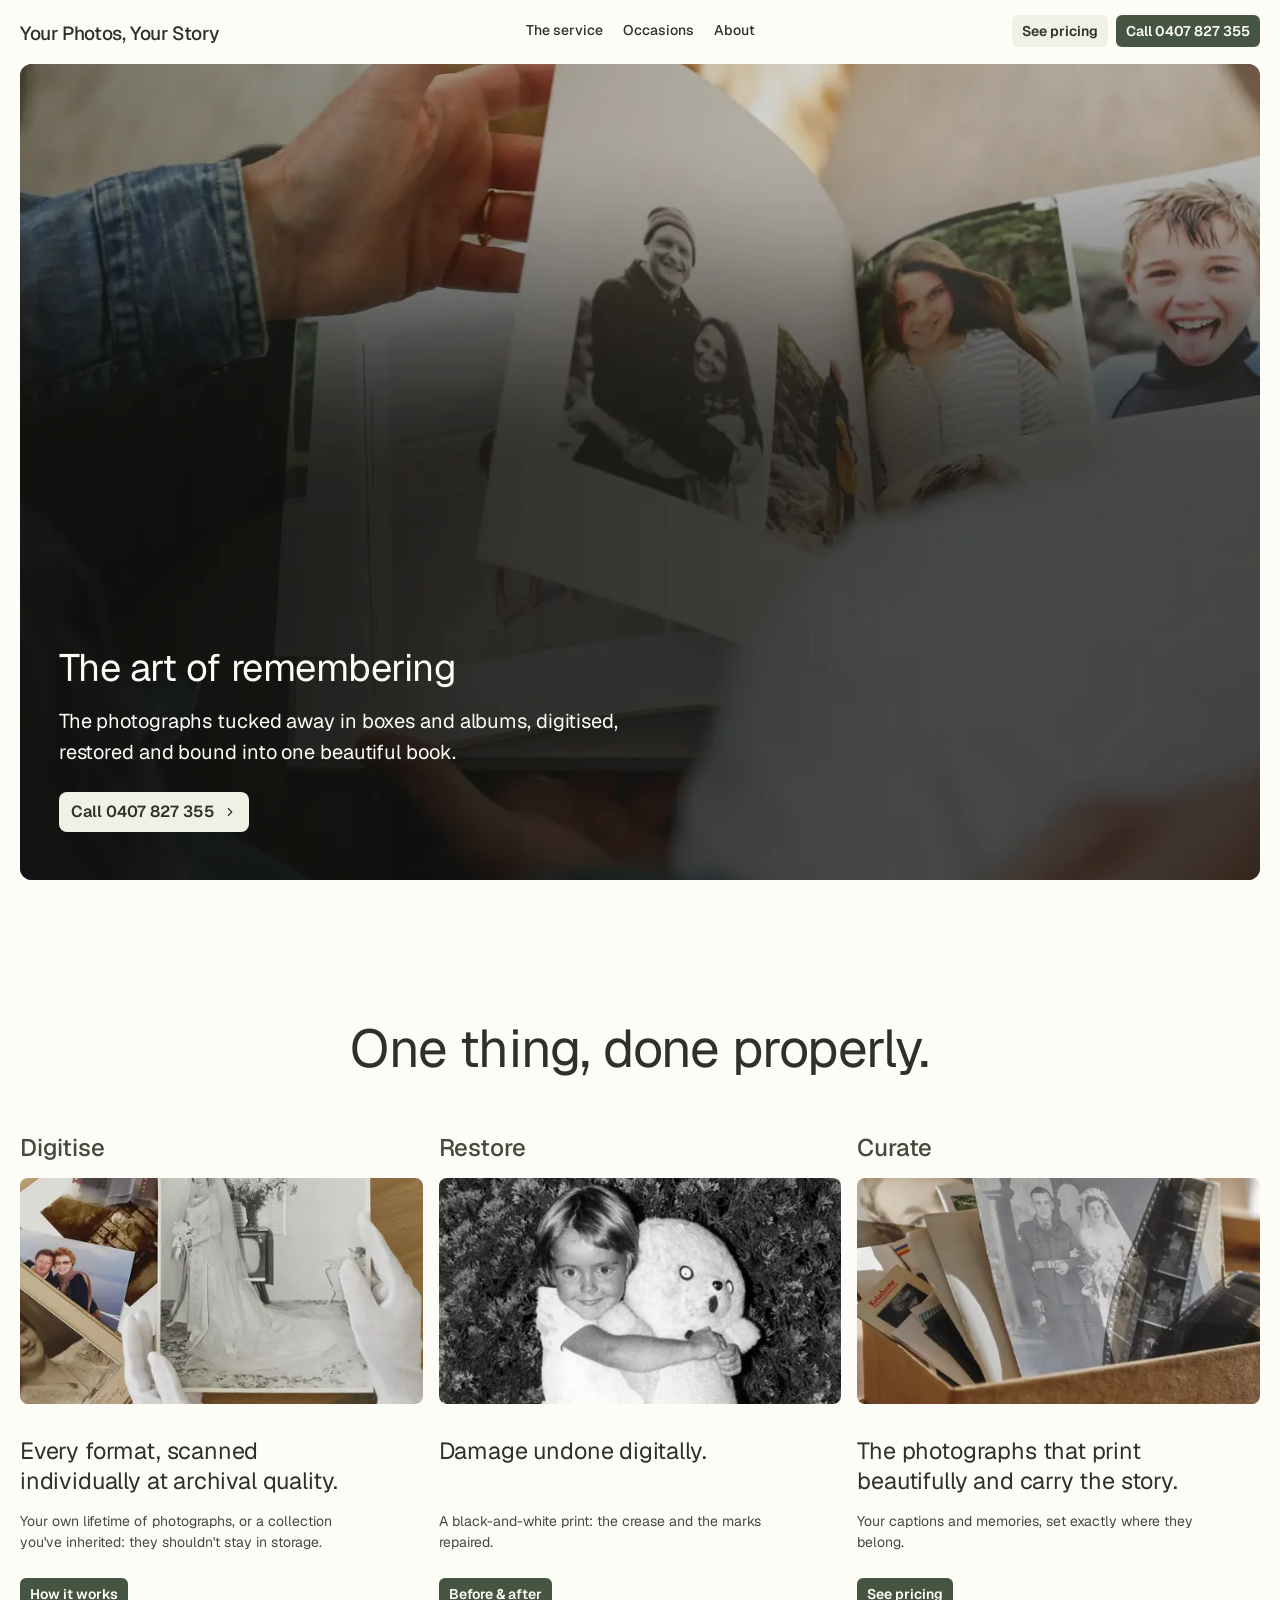
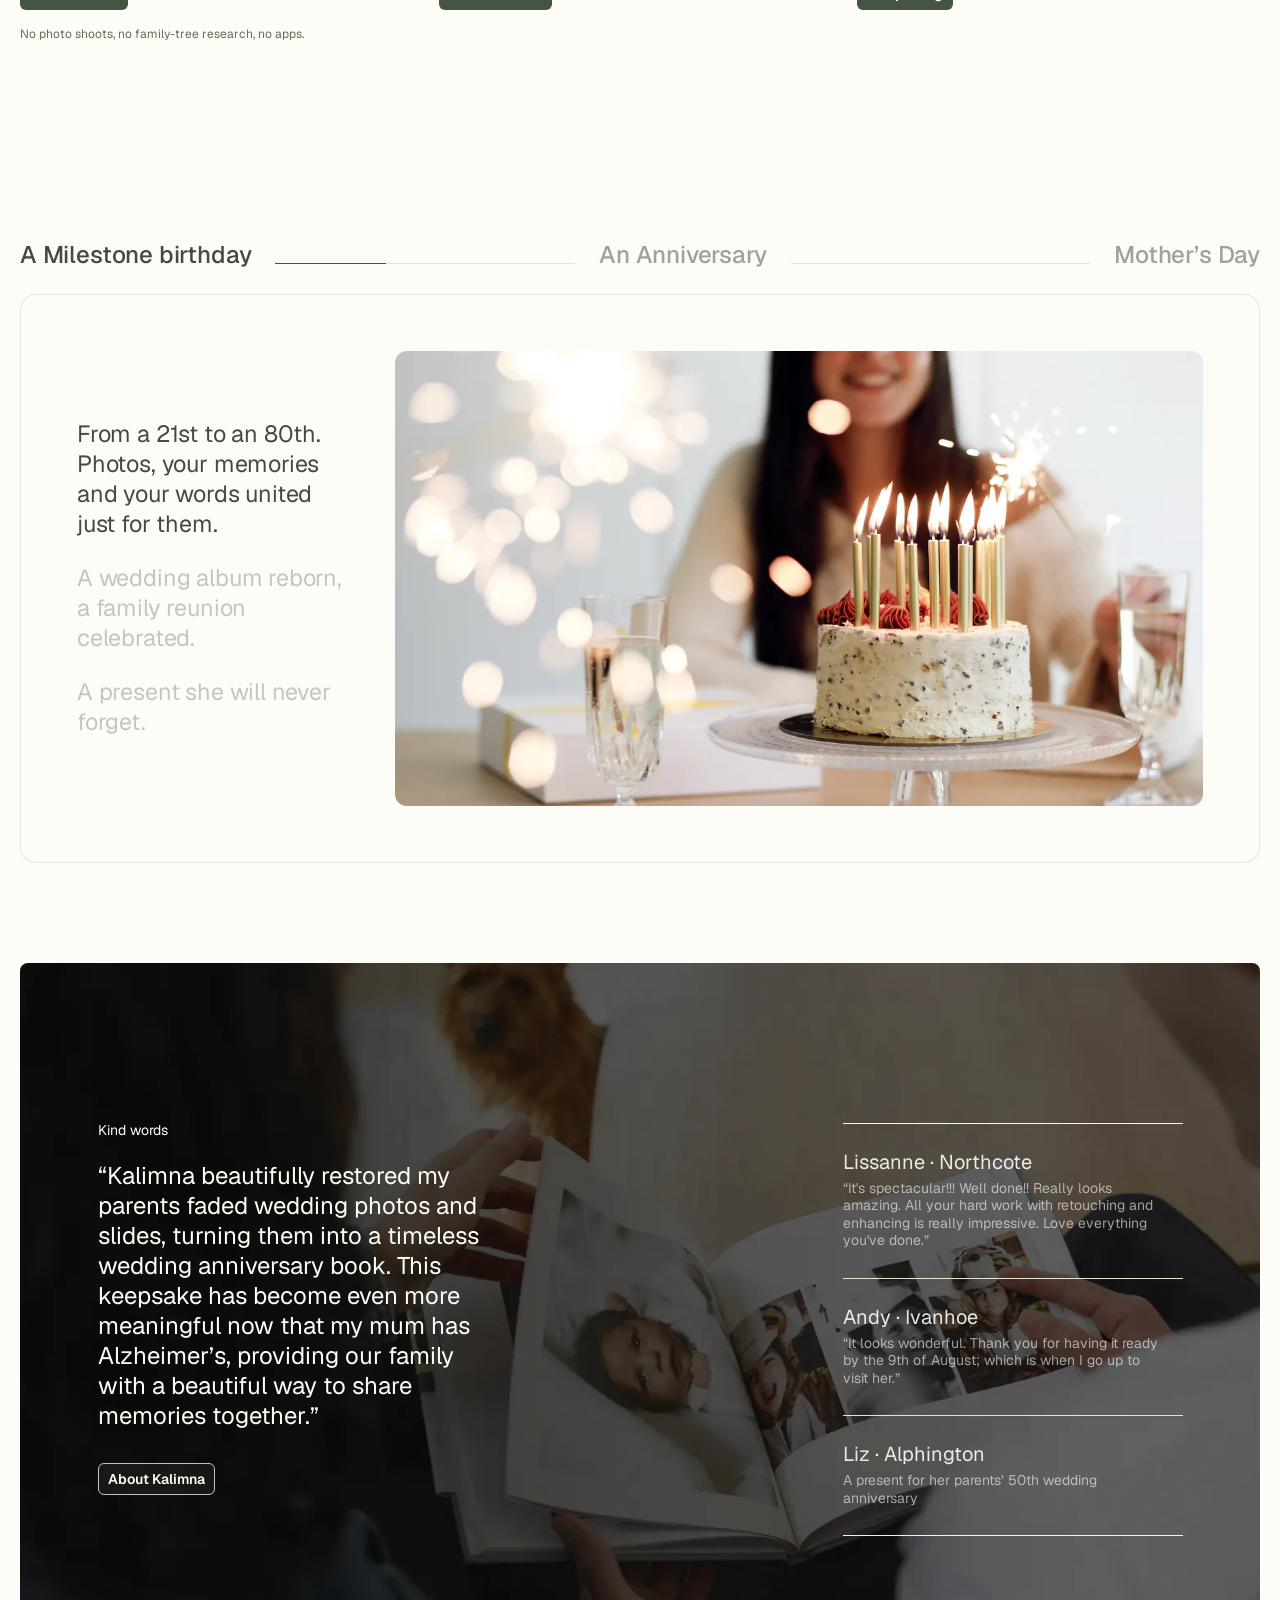
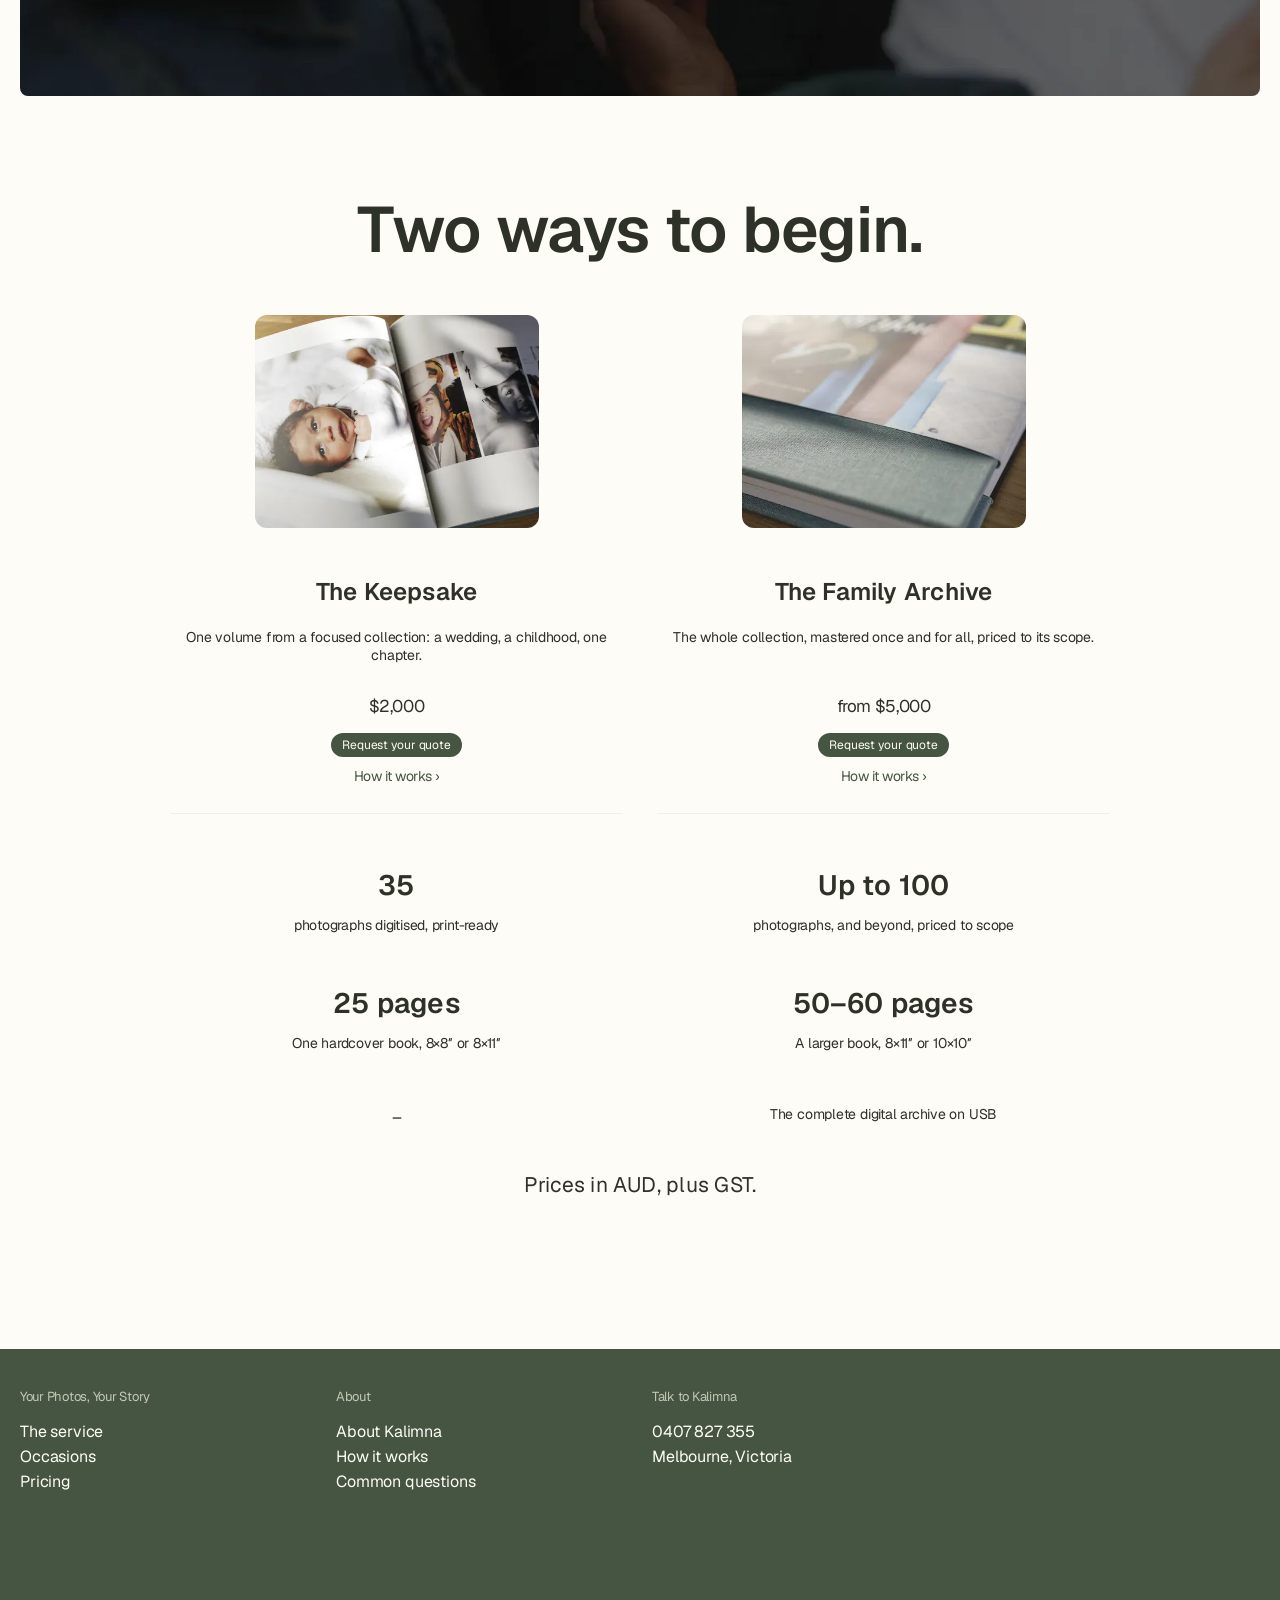
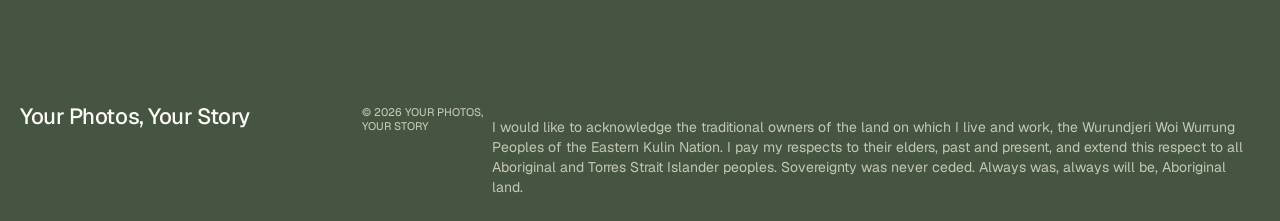
==== commit 2728402f: "Version B: her book photos back in the pricing section Co-Authored-By: Claude Opus 5.5 (1M context) " ====
--- a/version-b/index.html
+++ b/version-b/index.html
@@ -1,5 +1,5 @@
 <!DOCTYPE html>
-<html class="bg-white" lang="en-AU" style="scroll-behavior: smooth"><head><meta name="robots" content="noindex, nofollow"><meta charset="utf-8"/><meta content="width=device-width, initial-scale=1" name="viewport"/><title>Your Photos, Your Story | Bespoke photo books, Melbourne</title><meta content="The photographs tucked away in boxes and albums, digitised, restored and bound into one beautiful book." name="description"/><link as="image" fetchpriority="high" imagesizes="(min-width: 1600px) 1560px, calc(100vw - 40px)" imagesrcset="assets/img/ouverture-480.webp 480w, assets/img/ouverture-800.webp 800w, assets/img/ouverture-1200.webp 1200w, assets/img/ouverture-1600.webp 1600w, assets/img/ouverture-2000.webp 2000w" rel="preload" type="image/webp"/><link href="assets/runway/1acivw-dmxrua.css" rel="stylesheet"/><link href="assets/runway/0yx1wli7ceoo0.css" rel="stylesheet"/><link href="assets/runway/3esltyy580kll.css" rel="stylesheet"/><link href="assets/kr-fonts.css" rel="stylesheet"/><link href="assets/kr-runway.css" rel="stylesheet"/><script defer="" src="assets/kr-runway.js"></script></head><body class="abcnormal_d55cd778-module__KOiC8a__variable timesnow_bd5a815e-module__7PsZNG__variable font-sans flex min-h-screen flex-col" id="layout"><header class="fixed z-40 w-full bg-opacity-95 py-4 transition-all duration-200 lg:py-0 top-0 text-offBlack"><div aria-hidden="true" class="absolute inset-0 -z-10 bg-white/95 backdrop-blur-md transition-opacity duration-200 opacity-0"></div><div class="rw-container"><div class="static z-10 flex items-center justify-between"><div class="relative z-20 lg:flex-1"><a aria-label="Your Photos, Your Story home" class="relative inline-flex translate-y-1 items-center" href="index.html"><span class="kr-logo">Your Photos, Your Story</span></a></div><div><nav aria-label="Primary"><ul class="relative z-20 hidden cursor-pointer items-center justify-center lg:flex"><li class="py-3.5 transition-all duration-200 opacity-100"><a class="inline-flex items-center gap-1.5 whitespace-nowrap px-2.5 py-2 text-sm font-medium leading-tight min-[1440px]:px-3 min-[1440px]:text-base" href="index.html#the-service">The service</a></li><li class="py-3.5 transition-all duration-200 opacity-100"><a class="inline-flex items-center gap-1.5 whitespace-nowrap px-2.5 py-2 text-sm font-medium leading-tight min-[1440px]:px-3 min-[1440px]:text-base" href="index.html#occasions">Occasions</a></li><li class="py-3.5 transition-all duration-200 opacity-100"><a class="inline-flex items-center gap-1.5 whitespace-nowrap px-2.5 py-2 text-sm font-medium leading-tight min-[1440px]:px-3 min-[1440px]:text-base" href="about.html">About</a></li></ul></nav></div><div class="relative z-20 flex items-center justify-end gap-2 lg:flex-1"><a class="font-semibold transition-all duration-150 inline-flex items-center justify-center focus-visible:outline-none focus-visible:ring-2 focus-visible:ring-offset-2 focus-visible:ring-blue-500 py-1.5 px-2.5 text-sm leading-5 gap-2 rounded-md bg-[#EEF1F5] text-[#1A1A1A] hover:bg-[#E7EAF0] active:bg-[#F5F7FA] shrink-0 opacity-0 lg:opacity-100" href="index.html#pricing" role="link" target="_self">See pricing</a><a class="font-semibold transition-all duration-150 inline-flex items-center justify-center focus-visible:outline-none focus-visible:ring-2 focus-visible:ring-offset-2 focus-visible:ring-blue-500 py-1.5 px-2.5 text-sm leading-5 gap-2 rounded-md bg-neutral-800 text-white hover:bg-black active:bg-[#595959] shrink-0 opacity-100" href="tel:0407827355" role="link" target="_self">Call 0407 827 355</a><div aria-controls="wh-menu" aria-expanded="false" aria-label="Open menu" class="ml-1 block p-2 lg:hidden" id="wh-menu-open" role="button" tabindex="0"><svg fill="none" height="9" viewbox="0 0 23 9" width="23" xmlns="http://www.w3.org/2000/svg"><rect class="fill-current" height="1" width="23"></rect><rect class="fill-current" height="1" width="23" y="4"></rect><rect class="fill-current" height="1" width="23" y="8"></rect></svg></div><div class="fixed left-0 top-0 z-50 h-full w-full overflow-y-scroll bg-white p-6 text-offBlack" hidden="" id="wh-menu"><div class="mb-6 flex items-center justify-between"><div><span class="kr-logo">Your Photos, Your Story</span></div><div aria-label="Close menu" class="p-3" id="wh-menu-close" role="button" tabindex="0"><svg fill="none" height="17" viewbox="0 0 17 17" width="17" xmlns="http://www.w3.org/2000/svg"><path class="fill-current" d="M16.97 16.26L9.19 8.49L16.97 0.71L16.26 0L8.49 7.78L0.71 0L0 0.71L7.78 8.49L0 16.26L0.71 16.97L8.49 9.19L16.26 16.97L16.97 16.26Z"></path></svg></div></div><div class="pt-9"><div class="border-b border-mediumGray py-3"><div class="flex cursor-pointer items-center justify-between"><a class="rw-h2 text-offBlack" href="index.html#the-service">The service</a></div></div><div class="border-b border-mediumGray py-3"><div class="flex cursor-pointer items-center justify-between"><a class="rw-h2 text-offBlack" href="index.html#occasions">Occasions</a></div></div><div class="border-b border-mediumGray py-3"><div class="flex cursor-pointer items-center justify-between"><a class="rw-h2 text-offBlack" href="about.html">About</a></div></div></div><a class="font-semibold transition-all duration-150 inline-flex items-center justify-center focus-visible:outline-none focus-visible:ring-2 focus-visible:ring-offset-2 focus-visible:ring-blue-500 px-3 py-2 text-base leading-6 gap-2 rounded-lg bg-neutral-800 text-white hover:bg-black active:bg-[#595959] mt-4 w-full" href="tel:0407827355" role="link" target="_self">Call 0407 827 355</a><a class="font-semibold transition-all duration-150 inline-flex items-center justify-center focus-visible:outline-none focus-visible:ring-2 focus-visible:ring-offset-2 focus-visible:ring-blue-500 px-3 py-2 text-base leading-6 gap-2 rounded-lg bg-white outline outline-1 outline-[#E0E4EB] -outline-offset-1 text-[#1A1A1A] hover:bg-[#F5F7FA] active:bg-[#EEF1F5] mt-2 w-full" href="index.html#pricing" role="link" target="_self">See pricing</a></div></div></div></div></header><div class="flex-1"><main><section class="w-full min-w-0 bg-white" data-header-color="dark"><div class="relative flex w-full flex-col overflow-hidden text-white h-[90vh] max-h-[660px] min-h-[500px] lg:h-[calc((min(100vw,1600px)-40px)*9/21+64px)] lg:max-h-none kr-ouverture"><div class="absolute inset-0 mt-16 transition-all duration-200"><div class="rw-container h-full w-full"><div class="relative h-full w-full overflow-hidden rounded-xl bg-offBlack"><picture><source sizes="(min-width: 1600px) 1560px, calc(100vw - 40px)" srcset="assets/img/ouverture-480.webp 480w, assets/img/ouverture-800.webp 800w, assets/img/ouverture-1200.webp 1200w, assets/img/ouverture-1600.webp 1600w, assets/img/ouverture-2000.webp 2000w" type="image/webp"/><img alt="Hands turning the page of a photo book of family photographs" class="absolute inset-0 h-full w-full object-cover" decoding="async" fetchpriority="high" height="1125" loading="eager" src="assets/img/ouverture.jpg" width="2000"/></picture><div class="absolute inset-0 bg-black/20"></div></div></div></div><div class="absolute inset-0 mt-16 transition-all duration-200"><div class="rw-container relative flex h-full w-full"><div class="mx-auto mb-12 mt-auto w-11/12 px-4 md:w-full lg:w-15/16 lg:px-0"><div class="flex flex-col items-start gap-4"><h1 class="rw-display-m text-white max-w-3xl">The art of remembering</h1><p class="rw-paragraph-l text-white max-w-xl">The photographs tucked away in boxes and albums, digitised, restored and bound into one beautiful book.</p><div class="flex flex-wrap items-center gap-4 mt-2"><a class="font-semibold transition-all duration-150 inline-flex items-center justify-center focus-visible:outline-none focus-visible:ring-2 focus-visible:ring-offset-2 focus-visible:ring-blue-500 px-3 py-2 text-base leading-6 gap-2 rounded-lg bg-[#F7F7F7] text-[#0C0C0C] hover:bg-[#E7EAF0] active:bg-[#DCDCDC]" href="tel:0407827355" role="link" target="_self">Call 0407 827 355<span aria-hidden="true" class="flex shrink-0 items-center justify-center"><svg aria-hidden="true" class="lucide lucide-chevron-right" fill="none" height="14" stroke="currentColor" stroke-linecap="round" stroke-linejoin="round" stroke-width="2" viewbox="0 0 24 24" width="14" xmlns="http://www.w3.org/2000/svg"><path d="m9 18 6-6-6-6"></path></svg></span></a></div></div></div></div></div></div></section><section class="w-full min-w-0 py-[100px] mt-0 lg:mt-10" data-header-color="dark" id="the-service"><div class="rw-container"><div class="mx-auto w-full max-w-full"><h2 class="rw-display-l text-offBlack mx-auto mb-14 max-w-5xl text-center">One thing, done properly.</h2><div class="grid grid-cols-1 md:grid-cols-2 lg:grid-cols-3 gap-6 lg:gap-4"><div class="grid row-span-6 grid-rows-subgrid gap-y-0"><h3 class="rw-h5 font-medium mb-4">Digitise</h3><div class="relative aspect-video overflow-hidden rounded-lg"><picture><source sizes="(min-width: 1024px) 31vw, calc(100vw - 40px)" srcset="assets/img/digitise-480.webp 480w, assets/img/digitise-800.webp 800w, assets/img/digitise-1200.webp 1200w" type="image/webp"/><img alt="Gloved hands holding an old wedding photograph" class="absolute inset-0 h-full w-full scale-[1.01] object-cover" decoding="async" height="675" loading="lazy" src="assets/img/digitise.jpg" width="1200"/></picture></div><p class="rw-display-xs text-offBlack mt-8 lg:pr-8 xl:pr-16">Every format, scanned individually at archival quality.</p><p class="rw-paragraph-s text-darkText mt-4 lg:pr-8 xl:pr-16">Your own lifetime of photographs, or a collection you've inherited: they shouldn't stay in storage.</p><div class="flex flex-wrap items-center gap-2 self-start pt-6"><a class="font-semibold transition-all duration-150 inline-flex items-center justify-center focus-visible:outline-none focus-visible:ring-2 focus-visible:ring-offset-2 focus-visible:ring-blue-500 py-1.5 px-2.5 text-sm leading-5 gap-2 rounded-md bg-neutral-800 text-white hover:bg-black active:bg-[#595959]" href="about.html#how-it-works" role="link" target="_self">How it works</a></div><p class="rw-caption text-darkGray mt-4">No photo shoots, no family-tree research, no apps.</p></div><div class="grid row-span-6 grid-rows-subgrid gap-y-0"><h3 class="rw-h5 font-medium mb-4">Restore</h3><div class="relative aspect-video overflow-hidden rounded-lg"><picture><source sizes="(min-width: 1024px) 31vw, calc(100vw - 40px)" srcset="assets/img/restaure-480.webp 480w, assets/img/restaure-800.webp 800w, assets/img/restaure-1200.webp 1200w" type="image/webp"/><img alt="A restored black-and-white photograph of a little girl hugging a teddy bear" class="absolute inset-0 h-full w-full scale-[1.01] object-cover" decoding="async" height="675" loading="lazy" src="assets/img/restaure.jpg" width="1200"/></picture></div><p class="rw-display-xs text-offBlack mt-8 lg:pr-8 xl:pr-16">Damage undone digitally.</p><p class="rw-paragraph-s text-darkText mt-4 lg:pr-8 xl:pr-16">A black-and-white print: the crease and the marks repaired.</p><div class="flex flex-wrap items-center gap-2 self-start pt-6"><a class="font-semibold transition-all duration-150 inline-flex items-center justify-center focus-visible:outline-none focus-visible:ring-2 focus-visible:ring-offset-2 focus-visible:ring-blue-500 py-1.5 px-2.5 text-sm leading-5 gap-2 rounded-md bg-neutral-800 text-white hover:bg-black active:bg-[#595959]" href="about.html#before-after" role="link" target="_self">Before &amp; after</a></div></div><div class="grid row-span-6 grid-rows-subgrid gap-y-0"><h3 class="rw-h5 font-medium mb-4">Curate</h3><div class="relative aspect-video overflow-hidden rounded-lg"><picture><source sizes="(min-width: 1024px) 31vw, calc(100vw - 40px)" srcset="assets/img/page-480.webp 480w, assets/img/page-800.webp 800w, assets/img/page-1200.webp 1200w" type="image/webp"/><img alt="An open photo book with family photographs" class="absolute inset-0 h-full w-full scale-[1.01] object-cover" decoding="async" height="675" loading="lazy" src="assets/img/page.jpg" width="1200"/></picture></div><p class="rw-display-xs text-offBlack mt-8 lg:pr-8 xl:pr-16">The photographs that print beautifully and carry the story.</p><p class="rw-paragraph-s text-darkText mt-4 lg:pr-8 xl:pr-16">Your captions and memories, set exactly where they belong.</p><div class="flex flex-wrap items-center gap-2 self-start pt-6"><a class="font-semibold transition-all duration-150 inline-flex items-center justify-center focus-visible:outline-none focus-visible:ring-2 focus-visible:ring-offset-2 focus-visible:ring-blue-500 py-1.5 px-2.5 text-sm leading-5 gap-2 rounded-md bg-neutral-800 text-white hover:bg-black active:bg-[#595959]" href="index.html#pricing" role="link" target="_self">See pricing</a></div></div></div></div></div></section><section class="w-full min-w-0 py-[100px]" data-header-color="dark" data-wh-onglets='[{"src": "assets/img/anniversaire.jpg", "webp": "assets/img/anniversaire-480.webp 480w, assets/img/anniversaire-800.webp 800w, assets/img/anniversaire-1200.webp 1200w, assets/img/anniversaire-1600.webp 1600w, assets/img/anniversaire-2000.webp 2000w", "alt": "A birthday cake with candles at a family celebration"}, {"src": "assets/img/noces.jpg", "webp": "assets/img/noces-480.webp 480w, assets/img/noces-800.webp 800w, assets/img/noces-864.webp 864w", "alt": "A married couple holding hands"}, {"src": "assets/img/meres.jpg", "webp": "assets/img/meres-480.webp 480w, assets/img/meres-800.webp 800w, assets/img/meres-1200.webp 1200w, assets/img/meres-1600.webp 1600w, assets/img/meres-2000.webp 2000w", "alt": "A mother with her children on the sofa"}]' id="occasions"><div class="rw-container"><div class="mx-auto w-full max-w-full"><div class="flex flex-wrap items-center gap-x-6 gap-y-1 md:flex-nowrap"><button aria-current="true" class="cursor-pointer" data-wh-onglet="0" type="button"><span class="rw-h5 whitespace-nowrap !leading-none font-medium transition-opacity duration-200 opacity-100">A Milestone birthday</span></button><div class="relative hidden h-px flex-1 overflow-hidden bg-lightGray md:block self-end mb-1.5"><div class="absolute inset-y-0 left-0 bg-offBlack" data-wh-piste="0" style="width: 0%"></div></div><button aria-current="false" class="cursor-pointer" data-wh-onglet="1" type="button"><span class="rw-h5 whitespace-nowrap !leading-none font-medium transition-opacity duration-200 opacity-50 hover:opacity-80">An Anniversary</span></button><div class="relative hidden h-px flex-1 overflow-hidden bg-lightGray md:block self-end mb-1.5"><div class="absolute inset-y-0 left-0 bg-offBlack" data-wh-piste="1" style="width: 0%"></div></div><button aria-current="false" class="cursor-pointer" data-wh-onglet="2" type="button"><span class="rw-h5 whitespace-nowrap !leading-none font-medium transition-opacity duration-200 opacity-50 hover:opacity-80">Mother’s Day</span></button></div><div class="mt-6"><div style="opacity:1"><div class="rounded-2xl border border-black/10 bg-white p-8 lg:p-14"><div class="grid grid-cols-1 md:grid-cols-[1fr_3fr] gap-10 lg:gap-12"><div aria-orientation="vertical" class="flex flex-col gap-4 lg:justify-center lg:gap-6" role="tablist"><button aria-controls="wh-panel" aria-selected="true" class="cursor-pointer text-left" data-wh-onglet="0" id="wh-tab-0" role="tab" type="button"><span class="rw-display-xs transition-opacity duration-200 opacity-100">From a 21st to an 80th. Photos, your memories and your words united just for them.</span></button><button aria-controls="wh-panel" aria-selected="false" class="cursor-pointer text-left" data-wh-onglet="1" id="wh-tab-1" role="tab" type="button"><span class="rw-display-xs transition-opacity duration-200 opacity-30 hover:opacity-60">A wedding album reborn, a family reunion celebrated.</span></button><button aria-controls="wh-panel" aria-selected="false" class="cursor-pointer text-left" data-wh-onglet="2" id="wh-tab-2" role="tab" type="button"><span class="rw-display-xs transition-opacity duration-200 opacity-30 hover:opacity-60">A present she will never forget.</span></button></div><div aria-labelledby="wh-tab-0" class="overflow-hidden rounded-xl" id="wh-panel" role="tabpanel" style="opacity:1; transform:none"><picture><source sizes="(min-width: 768px) 66vw, calc(100vw - 82px)" srcset="assets/img/anniversaire-480.webp 480w, assets/img/anniversaire-800.webp 800w, assets/img/anniversaire-1200.webp 1200w, assets/img/anniversaire-1600.webp 1600w, assets/img/anniversaire-2000.webp 2000w" type="image/webp"/><img alt="A birthday cake with candles at a family celebration" class="aspect-video w-full scale-[1.01] object-cover" decoding="async" height="1125" loading="lazy" src="assets/img/anniversaire.jpg" width="2000"/></picture></div></div></div></div></div></div></div></section><section class="" id="kind-words"><div class="rw-container"><div class="rounded-lg overflow-hidden text-white relative"><div class="absolute inset-0"><picture><source sizes="100vw" srcset="assets/img/avis-480.webp 480w, assets/img/avis-800.webp 800w, assets/img/avis-1200.webp 1200w, assets/img/avis-1600.webp 1600w, assets/img/avis-2000.webp 2000w" type="image/webp"/><img alt="A couple looking through a family photo book" class="w-full h-full object-cover absolute inset-0" decoding="async" height="1125" loading="lazy" src="assets/img/avis.jpg" width="2000"/></picture></div><div class="w-11/12 md:w-14/16 mx-auto relative py-20 md:py-32 lg:py-40"><div class="flex flex-col md:flex-row justify-between gap-10"><div class="w-full md:w-1/2 lg:w-6/16 mb-12 md:mb-0"><div class="text-[12px] lg:text-[14px] !leading-none mb-6">Kind words</div><div class="!leading-tight text-[18px] md:text-[18px] lg:text-[20px] xl:text-[24px]">“Kalimna beautifully restored my parents faded wedding photos and slides, turning them into a timeless wedding anniversary book. This keepsake has become even more meaningful now that my mum has Alzheimer’s, providing our family with a beautiful way to share memories together.”</div><a class="font-semibold transition-all duration-150 inline-flex items-center justify-center focus-visible:outline-none focus-visible:ring-2 focus-visible:ring-offset-2 focus-visible:ring-blue-500 py-1.5 px-2.5 text-sm leading-5 gap-2 rounded-md bg-[#F7F7F7]/5 backdrop-blur text-white outline outline-1 outline-white/75 -outline-offset-1 hover:bg-[#F7F7F7]/15 active:bg-[#F7F7F7]/25 mt-8" href="about.html" role="link" target="_self">About Kalimna</a></div><div class="w-full md:w-1/2 lg:w-5/16"><div class="border-t border-b border-white/95 divide-y"><div class="flex flex-col relative py-7 group"><div class="flex justify-between"><h4 class="!leading-none mb-2 text-white/90 group-hover:text-white transition-colors duration-200 ease-linear text-[18px] xl:text-[20px]">Lissanne · Northcote</h4></div><p class="leading-tight text-white/60 pr-4 group-hover:text-white/90 transition-colors duration-200 ease-linear text-[12px] lg:text-[12px] xl:text-[14px]">“It's spectacular!!! Well done!! Really looks amazing. All your hard work with retouching and enhancing is really impressive. Love everything you've done.”</p></div><div class="flex flex-col relative py-7 group"><div class="flex justify-between"><h4 class="!leading-none mb-2 text-white/90 group-hover:text-white transition-colors duration-200 ease-linear text-[18px] xl:text-[20px]">Andy · Ivanhoe</h4></div><p class="leading-tight text-white/60 pr-4 group-hover:text-white/90 transition-colors duration-200 ease-linear text-[12px] lg:text-[12px] xl:text-[14px]">“It looks wonderful. Thank you for having it ready by the 9th of August; which is when I go up to visit her.”</p></div><div class="flex flex-col relative py-7 group"><div class="flex justify-between"><h4 class="!leading-none mb-2 text-white/90 group-hover:text-white transition-colors duration-200 ease-linear text-[18px] xl:text-[20px]">Liz · Alphington</h4></div><p class="leading-tight text-white/60 pr-4 group-hover:text-white/90 transition-colors duration-200 ease-linear text-[12px] lg:text-[12px] xl:text-[14px]">A present for her parents’ 50th wedding anniversary</p></div></div></div></div></div></div></div></section><section class="section section-compare current-airpods" id="pricing"><link href="assets/apple/compare.built.css" rel="stylesheet"/><link href="assets/apple/globales.css" rel="stylesheet"/>
+<html class="bg-white" lang="en-AU" style="scroll-behavior: smooth"><head><meta name="robots" content="noindex, nofollow"><meta charset="utf-8"/><meta content="width=device-width, initial-scale=1" name="viewport"/><title>Your Photos, Your Story | Bespoke photo books, Melbourne</title><meta content="The photographs tucked away in boxes and albums, digitised, restored and bound into one beautiful book." name="description"/><link as="image" fetchpriority="high" imagesizes="(min-width: 1600px) 1560px, calc(100vw - 40px)" imagesrcset="assets/img/ouverture-480.webp 480w, assets/img/ouverture-800.webp 800w, assets/img/ouverture-1200.webp 1200w, assets/img/ouverture-1600.webp 1600w, assets/img/ouverture-2000.webp 2000w" rel="preload" type="image/webp"/><link href="assets/runway/1acivw-dmxrua.css" rel="stylesheet"/><link href="assets/runway/0yx1wli7ceoo0.css" rel="stylesheet"/><link href="assets/runway/3esltyy580kll.css" rel="stylesheet"/><link href="assets/kr-fonts.css" rel="stylesheet"/><link href="assets/kr-runway.css" rel="stylesheet"/><script defer="" src="assets/kr-runway.js"></script></head><body class="abcnormal_d55cd778-module__KOiC8a__variable timesnow_bd5a815e-module__7PsZNG__variable font-sans flex min-h-screen flex-col" id="layout"><header class="fixed z-40 w-full bg-opacity-95 py-4 transition-all duration-200 lg:py-0 top-0 text-offBlack"><div aria-hidden="true" class="absolute inset-0 -z-10 bg-white/95 backdrop-blur-md transition-opacity duration-200 opacity-0"></div><div class="rw-container"><div class="static z-10 flex items-center justify-between"><div class="relative z-20 lg:flex-1"><a aria-label="Your Photos, Your Story home" class="relative inline-flex translate-y-1 items-center" href="index.html"><span class="kr-logo">Your Photos, Your Story</span></a></div><div><nav aria-label="Primary"><ul class="relative z-20 hidden cursor-pointer items-center justify-center lg:flex"><li class="py-3.5 transition-all duration-200 opacity-100"><a class="inline-flex items-center gap-1.5 whitespace-nowrap px-2.5 py-2 text-sm font-medium leading-tight min-[1440px]:px-3 min-[1440px]:text-base" href="index.html#the-service">The service</a></li><li class="py-3.5 transition-all duration-200 opacity-100"><a class="inline-flex items-center gap-1.5 whitespace-nowrap px-2.5 py-2 text-sm font-medium leading-tight min-[1440px]:px-3 min-[1440px]:text-base" href="index.html#occasions">Occasions</a></li><li class="py-3.5 transition-all duration-200 opacity-100"><a class="inline-flex items-center gap-1.5 whitespace-nowrap px-2.5 py-2 text-sm font-medium leading-tight min-[1440px]:px-3 min-[1440px]:text-base" href="about.html">About</a></li></ul></nav></div><div class="relative z-20 flex items-center justify-end gap-2 lg:flex-1"><a class="font-semibold transition-all duration-150 inline-flex items-center justify-center focus-visible:outline-none focus-visible:ring-2 focus-visible:ring-offset-2 focus-visible:ring-blue-500 py-1.5 px-2.5 text-sm leading-5 gap-2 rounded-md bg-[#EEF1F5] text-[#1A1A1A] hover:bg-[#E7EAF0] active:bg-[#F5F7FA] shrink-0 opacity-0 lg:opacity-100" href="index.html#pricing" role="link" target="_self">See pricing</a><a class="font-semibold transition-all duration-150 inline-flex items-center justify-center focus-visible:outline-none focus-visible:ring-2 focus-visible:ring-offset-2 focus-visible:ring-blue-500 py-1.5 px-2.5 text-sm leading-5 gap-2 rounded-md bg-neutral-800 text-white hover:bg-black active:bg-[#595959] shrink-0 opacity-100" href="tel:0407827355" role="link" target="_self">Call 0407 827 355</a><div aria-controls="wh-menu" aria-expanded="false" aria-label="Open menu" class="ml-1 block p-2 lg:hidden" id="wh-menu-open" role="button" tabindex="0"><svg fill="none" height="9" viewbox="0 0 23 9" width="23" xmlns="http://www.w3.org/2000/svg"><rect class="fill-current" height="1" width="23"></rect><rect class="fill-current" height="1" width="23" y="4"></rect><rect class="fill-current" height="1" width="23" y="8"></rect></svg></div><div class="fixed left-0 top-0 z-50 h-full w-full overflow-y-scroll bg-white p-6 text-offBlack" hidden="" id="wh-menu"><div class="mb-6 flex items-center justify-between"><div><span class="kr-logo">Your Photos, Your Story</span></div><div aria-label="Close menu" class="p-3" id="wh-menu-close" role="button" tabindex="0"><svg fill="none" height="17" viewbox="0 0 17 17" width="17" xmlns="http://www.w3.org/2000/svg"><path class="fill-current" d="M16.97 16.26L9.19 8.49L16.97 0.71L16.26 0L8.49 7.78L0.71 0L0 0.71L7.78 8.49L0 16.26L0.71 16.97L8.49 9.19L16.26 16.97L16.97 16.26Z"></path></svg></div></div><div class="pt-9"><div class="border-b border-mediumGray py-3"><div class="flex cursor-pointer items-center justify-between"><a class="rw-h2 text-offBlack" href="index.html#the-service">The service</a></div></div><div class="border-b border-mediumGray py-3"><div class="flex cursor-pointer items-center justify-between"><a class="rw-h2 text-offBlack" href="index.html#occasions">Occasions</a></div></div><div class="border-b border-mediumGray py-3"><div class="flex cursor-pointer items-center justify-between"><a class="rw-h2 text-offBlack" href="about.html">About</a></div></div></div><a class="font-semibold transition-all duration-150 inline-flex items-center justify-center focus-visible:outline-none focus-visible:ring-2 focus-visible:ring-offset-2 focus-visible:ring-blue-500 px-3 py-2 text-base leading-6 gap-2 rounded-lg bg-neutral-800 text-white hover:bg-black active:bg-[#595959] mt-4 w-full" href="tel:0407827355" role="link" target="_self">Call 0407 827 355</a><a class="font-semibold transition-all duration-150 inline-flex items-center justify-center focus-visible:outline-none focus-visible:ring-2 focus-visible:ring-offset-2 focus-visible:ring-blue-500 px-3 py-2 text-base leading-6 gap-2 rounded-lg bg-white outline outline-1 outline-[#E0E4EB] -outline-offset-1 text-[#1A1A1A] hover:bg-[#F5F7FA] active:bg-[#EEF1F5] mt-2 w-full" href="index.html#pricing" role="link" target="_self">See pricing</a></div></div></div></div></header><div class="flex-1"><main><section class="w-full min-w-0 bg-white" data-header-color="dark"><div class="relative flex w-full flex-col overflow-hidden text-white h-[90vh] max-h-[660px] min-h-[500px] lg:h-[calc((min(100vw,1600px)-40px)*9/21+64px)] lg:max-h-none kr-ouverture"><div class="absolute inset-0 mt-16 transition-all duration-200"><div class="rw-container h-full w-full"><div class="relative h-full w-full overflow-hidden rounded-xl bg-offBlack"><picture><source sizes="(min-width: 1600px) 1560px, calc(100vw - 40px)" srcset="assets/img/ouverture-480.webp 480w, assets/img/ouverture-800.webp 800w, assets/img/ouverture-1200.webp 1200w, assets/img/ouverture-1600.webp 1600w, assets/img/ouverture-2000.webp 2000w" type="image/webp"/><img alt="Hands turning the page of a photo book of family photographs" class="absolute inset-0 h-full w-full object-cover" decoding="async" fetchpriority="high" height="1125" loading="eager" src="assets/img/ouverture.jpg" width="2000"/></picture><div class="absolute inset-0 bg-black/20"></div></div></div></div><div class="absolute inset-0 mt-16 transition-all duration-200"><div class="rw-container relative flex h-full w-full"><div class="mx-auto mb-12 mt-auto w-11/12 px-4 md:w-full lg:w-15/16 lg:px-0"><div class="flex flex-col items-start gap-4"><h1 class="rw-display-m text-white max-w-3xl">The art of remembering</h1><p class="rw-paragraph-l text-white max-w-xl">The photographs tucked away in boxes and albums, digitised, restored and bound into one beautiful book.</p><div class="flex flex-wrap items-center gap-4 mt-2"><a class="font-semibold transition-all duration-150 inline-flex items-center justify-center focus-visible:outline-none focus-visible:ring-2 focus-visible:ring-offset-2 focus-visible:ring-blue-500 px-3 py-2 text-base leading-6 gap-2 rounded-lg bg-[#F7F7F7] text-[#0C0C0C] hover:bg-[#E7EAF0] active:bg-[#DCDCDC]" href="tel:0407827355" role="link" target="_self">Call 0407 827 355<span aria-hidden="true" class="flex shrink-0 items-center justify-center"><svg aria-hidden="true" class="lucide lucide-chevron-right" fill="none" height="14" stroke="currentColor" stroke-linecap="round" stroke-linejoin="round" stroke-width="2" viewbox="0 0 24 24" width="14" xmlns="http://www.w3.org/2000/svg"><path d="m9 18 6-6-6-6"></path></svg></span></a></div></div></div></div></div></div></section><section class="w-full min-w-0 py-[100px] mt-0 lg:mt-10" data-header-color="dark" id="the-service"><div class="rw-container"><div class="mx-auto w-full max-w-full"><h2 class="rw-display-l text-offBlack mx-auto mb-14 max-w-5xl text-center">One thing, done properly.</h2><div class="grid grid-cols-1 md:grid-cols-2 lg:grid-cols-3 gap-6 lg:gap-4"><div class="grid row-span-6 grid-rows-subgrid gap-y-0"><h3 class="rw-h5 font-medium mb-4">Digitise</h3><div class="relative aspect-video overflow-hidden rounded-lg"><picture><source sizes="(min-width: 1024px) 31vw, calc(100vw - 40px)" srcset="assets/img/digitise-480.webp 480w, assets/img/digitise-800.webp 800w, assets/img/digitise-1200.webp 1200w" type="image/webp"/><img alt="Gloved hands holding an old wedding photograph" class="absolute inset-0 h-full w-full scale-[1.01] object-cover" decoding="async" height="675" loading="lazy" src="assets/img/digitise.jpg" width="1200"/></picture></div><p class="rw-display-xs text-offBlack mt-8 lg:pr-8 xl:pr-16">Every format, scanned individually at archival quality.</p><p class="rw-paragraph-s text-darkText mt-4 lg:pr-8 xl:pr-16">Your own lifetime of photographs, or a collection you've inherited: they shouldn't stay in storage.</p><div class="flex flex-wrap items-center gap-2 self-start pt-6"><a class="font-semibold transition-all duration-150 inline-flex items-center justify-center focus-visible:outline-none focus-visible:ring-2 focus-visible:ring-offset-2 focus-visible:ring-blue-500 py-1.5 px-2.5 text-sm leading-5 gap-2 rounded-md bg-neutral-800 text-white hover:bg-black active:bg-[#595959]" href="about.html#how-it-works" role="link" target="_self">How it works</a></div><p class="rw-caption text-darkGray mt-4">No photo shoots, no family-tree research, no apps.</p></div><div class="grid row-span-6 grid-rows-subgrid gap-y-0"><h3 class="rw-h5 font-medium mb-4">Restore</h3><div class="relative aspect-video overflow-hidden rounded-lg"><picture><source sizes="(min-width: 1024px) 31vw, calc(100vw - 40px)" srcset="assets/img/restaure-480.webp 480w, assets/img/restaure-800.webp 800w, assets/img/restaure-1200.webp 1200w" type="image/webp"/><img alt="A restored black-and-white photograph of a little girl hugging a teddy bear" class="absolute inset-0 h-full w-full scale-[1.01] object-cover" decoding="async" height="675" loading="lazy" src="assets/img/restaure.jpg" width="1200"/></picture></div><p class="rw-display-xs text-offBlack mt-8 lg:pr-8 xl:pr-16">Damage undone digitally.</p><p class="rw-paragraph-s text-darkText mt-4 lg:pr-8 xl:pr-16">A black-and-white print: the crease and the marks repaired.</p><div class="flex flex-wrap items-center gap-2 self-start pt-6"><a class="font-semibold transition-all duration-150 inline-flex items-center justify-center focus-visible:outline-none focus-visible:ring-2 focus-visible:ring-offset-2 focus-visible:ring-blue-500 py-1.5 px-2.5 text-sm leading-5 gap-2 rounded-md bg-neutral-800 text-white hover:bg-black active:bg-[#595959]" href="about.html#before-after" role="link" target="_self">Before &amp; after</a></div></div><div class="grid row-span-6 grid-rows-subgrid gap-y-0"><h3 class="rw-h5 font-medium mb-4">Curate</h3><div class="relative aspect-video overflow-hidden rounded-lg"><picture><source sizes="(min-width: 1024px) 31vw, calc(100vw - 40px)" srcset="assets/img/page-480.webp 480w, assets/img/page-800.webp 800w, assets/img/page-1200.webp 1200w" type="image/webp"/><img alt="A box of old family prints, negatives and film" class="absolute inset-0 h-full w-full scale-[1.01] object-cover" decoding="async" height="675" loading="lazy" src="assets/img/page.jpg" width="1200"/></picture></div><p class="rw-display-xs text-offBlack mt-8 lg:pr-8 xl:pr-16">The photographs that print beautifully and carry the story.</p><p class="rw-paragraph-s text-darkText mt-4 lg:pr-8 xl:pr-16">Your captions and memories, set exactly where they belong.</p><div class="flex flex-wrap items-center gap-2 self-start pt-6"><a class="font-semibold transition-all duration-150 inline-flex items-center justify-center focus-visible:outline-none focus-visible:ring-2 focus-visible:ring-offset-2 focus-visible:ring-blue-500 py-1.5 px-2.5 text-sm leading-5 gap-2 rounded-md bg-neutral-800 text-white hover:bg-black active:bg-[#595959]" href="index.html#pricing" role="link" target="_self">See pricing</a></div></div></div></div></div></section><section class="w-full min-w-0 py-[100px]" data-header-color="dark" data-wh-onglets='[{"src": "assets/img/anniversaire.jpg", "webp": "assets/img/anniversaire-480.webp 480w, assets/img/anniversaire-800.webp 800w, assets/img/anniversaire-1200.webp 1200w, assets/img/anniversaire-1600.webp 1600w, assets/img/anniversaire-2000.webp 2000w", "alt": "A birthday cake with candles at a family celebration"}, {"src": "assets/img/noces.jpg", "webp": "assets/img/noces-480.webp 480w, assets/img/noces-800.webp 800w, assets/img/noces-864.webp 864w", "alt": "A married couple holding hands"}, {"src": "assets/img/meres.jpg", "webp": "assets/img/meres-480.webp 480w, assets/img/meres-800.webp 800w, assets/img/meres-1200.webp 1200w, assets/img/meres-1600.webp 1600w, assets/img/meres-2000.webp 2000w", "alt": "A mother with her children on the sofa"}]' id="occasions"><div class="rw-container"><div class="mx-auto w-full max-w-full"><div class="flex flex-wrap items-center gap-x-6 gap-y-1 md:flex-nowrap"><button aria-current="true" class="cursor-pointer" data-wh-onglet="0" type="button"><span class="rw-h5 whitespace-nowrap !leading-none font-medium transition-opacity duration-200 opacity-100">A Milestone birthday</span></button><div class="relative hidden h-px flex-1 overflow-hidden bg-lightGray md:block self-end mb-1.5"><div class="absolute inset-y-0 left-0 bg-offBlack" data-wh-piste="0" style="width: 0%"></div></div><button aria-current="false" class="cursor-pointer" data-wh-onglet="1" type="button"><span class="rw-h5 whitespace-nowrap !leading-none font-medium transition-opacity duration-200 opacity-50 hover:opacity-80">An Anniversary</span></button><div class="relative hidden h-px flex-1 overflow-hidden bg-lightGray md:block self-end mb-1.5"><div class="absolute inset-y-0 left-0 bg-offBlack" data-wh-piste="1" style="width: 0%"></div></div><button aria-current="false" class="cursor-pointer" data-wh-onglet="2" type="button"><span class="rw-h5 whitespace-nowrap !leading-none font-medium transition-opacity duration-200 opacity-50 hover:opacity-80">Mother’s Day</span></button></div><div class="mt-6"><div style="opacity:1"><div class="rounded-2xl border border-black/10 bg-white p-8 lg:p-14"><div class="grid grid-cols-1 md:grid-cols-[1fr_3fr] gap-10 lg:gap-12"><div aria-orientation="vertical" class="flex flex-col gap-4 lg:justify-center lg:gap-6" role="tablist"><button aria-controls="wh-panel" aria-selected="true" class="cursor-pointer text-left" data-wh-onglet="0" id="wh-tab-0" role="tab" type="button"><span class="rw-display-xs transition-opacity duration-200 opacity-100">From a 21st to an 80th. Photos, your memories and your words united just for them.</span></button><button aria-controls="wh-panel" aria-selected="false" class="cursor-pointer text-left" data-wh-onglet="1" id="wh-tab-1" role="tab" type="button"><span class="rw-display-xs transition-opacity duration-200 opacity-30 hover:opacity-60">A wedding album reborn, a family reunion celebrated.</span></button><button aria-controls="wh-panel" aria-selected="false" class="cursor-pointer text-left" data-wh-onglet="2" id="wh-tab-2" role="tab" type="button"><span class="rw-display-xs transition-opacity duration-200 opacity-30 hover:opacity-60">A present she will never forget.</span></button></div><div aria-labelledby="wh-tab-0" class="overflow-hidden rounded-xl" id="wh-panel" role="tabpanel" style="opacity:1; transform:none"><picture><source sizes="(min-width: 768px) 66vw, calc(100vw - 82px)" srcset="assets/img/anniversaire-480.webp 480w, assets/img/anniversaire-800.webp 800w, assets/img/anniversaire-1200.webp 1200w, assets/img/anniversaire-1600.webp 1600w, assets/img/anniversaire-2000.webp 2000w" type="image/webp"/><img alt="A birthday cake with candles at a family celebration" class="aspect-video w-full scale-[1.01] object-cover" decoding="async" height="1125" loading="lazy" src="assets/img/anniversaire.jpg" width="2000"/></picture></div></div></div></div></div></div></div></section><section class="" id="kind-words"><div class="rw-container"><div class="rounded-lg overflow-hidden text-white relative"><div class="absolute inset-0"><picture><source sizes="100vw" srcset="assets/img/avis-480.webp 480w, assets/img/avis-800.webp 800w, assets/img/avis-1200.webp 1200w, assets/img/avis-1600.webp 1600w, assets/img/avis-2000.webp 2000w" type="image/webp"/><img alt="A couple looking through a family photo book" class="w-full h-full object-cover absolute inset-0" decoding="async" height="1125" loading="lazy" src="assets/img/avis.jpg" width="2000"/></picture></div><div class="w-11/12 md:w-14/16 mx-auto relative py-20 md:py-32 lg:py-40"><div class="flex flex-col md:flex-row justify-between gap-10"><div class="w-full md:w-1/2 lg:w-6/16 mb-12 md:mb-0"><div class="text-[12px] lg:text-[14px] !leading-none mb-6">Kind words</div><div class="!leading-tight text-[18px] md:text-[18px] lg:text-[20px] xl:text-[24px]">“Kalimna beautifully restored my parents faded wedding photos and slides, turning them into a timeless wedding anniversary book. This keepsake has become even more meaningful now that my mum has Alzheimer’s, providing our family with a beautiful way to share memories together.”</div><a class="font-semibold transition-all duration-150 inline-flex items-center justify-center focus-visible:outline-none focus-visible:ring-2 focus-visible:ring-offset-2 focus-visible:ring-blue-500 py-1.5 px-2.5 text-sm leading-5 gap-2 rounded-md bg-[#F7F7F7]/5 backdrop-blur text-white outline outline-1 outline-white/75 -outline-offset-1 hover:bg-[#F7F7F7]/15 active:bg-[#F7F7F7]/25 mt-8" href="about.html" role="link" target="_self">About Kalimna</a></div><div class="w-full md:w-1/2 lg:w-5/16"><div class="border-t border-b border-white/95 divide-y"><div class="flex flex-col relative py-7 group"><div class="flex justify-between"><h4 class="!leading-none mb-2 text-white/90 group-hover:text-white transition-colors duration-200 ease-linear text-[18px] xl:text-[20px]">Lissanne · Northcote</h4></div><p class="leading-tight text-white/60 pr-4 group-hover:text-white/90 transition-colors duration-200 ease-linear text-[12px] lg:text-[12px] xl:text-[14px]">“It's spectacular!!! Well done!! Really looks amazing. All your hard work with retouching and enhancing is really impressive. Love everything you've done.”</p></div><div class="flex flex-col relative py-7 group"><div class="flex justify-between"><h4 class="!leading-none mb-2 text-white/90 group-hover:text-white transition-colors duration-200 ease-linear text-[18px] xl:text-[20px]">Andy · Ivanhoe</h4></div><p class="leading-tight text-white/60 pr-4 group-hover:text-white/90 transition-colors duration-200 ease-linear text-[12px] lg:text-[12px] xl:text-[14px]">“It looks wonderful. Thank you for having it ready by the 9th of August; which is when I go up to visit her.”</p></div><div class="flex flex-col relative py-7 group"><div class="flex justify-between"><h4 class="!leading-none mb-2 text-white/90 group-hover:text-white transition-colors duration-200 ease-linear text-[18px] xl:text-[20px]">Liz · Alphington</h4></div><p class="leading-tight text-white/60 pr-4 group-hover:text-white/90 transition-colors duration-200 ease-linear text-[12px] lg:text-[12px] xl:text-[14px]">A present for her parents’ 50th wedding anniversary</p></div></div></div></div></div></div></div></section><section class="section section-compare current-airpods" id="pricing"><link href="assets/apple/compare.built.css" rel="stylesheet"/><link href="assets/apple/globales.css" rel="stylesheet"/>
 
 
 
@@ -10,7 +10,7 @@
 <div class="airpods-4 device">
 <div class="image-wrap">
 
-<figure class="kr-offre"><picture><source sizes="(min-width: 735px) 284px, 196px" srcset="assets/img/offre-keepsake-480.webp 480w, assets/img/offre-keepsake-800.webp 800w" type="image/webp"/><img alt="An old wedding print, before restoration" class="kr-offre-img" decoding="async" height="600" loading="lazy" src="assets/img/offre-keepsake.jpg" width="800"/></picture></figure>
+<figure class="kr-offre"><picture><source sizes="(min-width: 735px) 284px, 196px" srcset="assets/img/offre-keepsake-480.webp 480w, assets/img/offre-keepsake-800.webp 800w" type="image/webp"/><img alt="An open photo book with family photographs" class="kr-offre-img" decoding="async" height="600" loading="lazy" src="assets/img/offre-keepsake.jpg" width="800"/></picture></figure>
 
 </div>
 <div class="device-content">
@@ -56,7 +56,7 @@
 <div class="airpods-4-noise-cancellation device">
 <div class="image-wrap">
 
-<figure class="kr-offre"><picture><source sizes="(min-width: 735px) 284px, 196px" srcset="assets/img/offre-archive-480.webp 480w, assets/img/offre-archive-800.webp 800w" type="image/webp"/><img alt="A box of old family prints, negatives and film" class="kr-offre-img" decoding="async" height="600" loading="lazy" src="assets/img/offre-archive.jpg" width="800"/></picture></figure>
+<figure class="kr-offre"><picture><source sizes="(min-width: 735px) 284px, 196px" srcset="assets/img/offre-archive-480.webp 480w, assets/img/offre-archive-800.webp 800w" type="image/webp"/><img alt="The linen cover of a custom photo book" class="kr-offre-img" decoding="async" height="600" loading="lazy" src="assets/img/offre-archive.jpg" width="800"/></picture></figure>
 
 </div>
 <div class="device-content">
